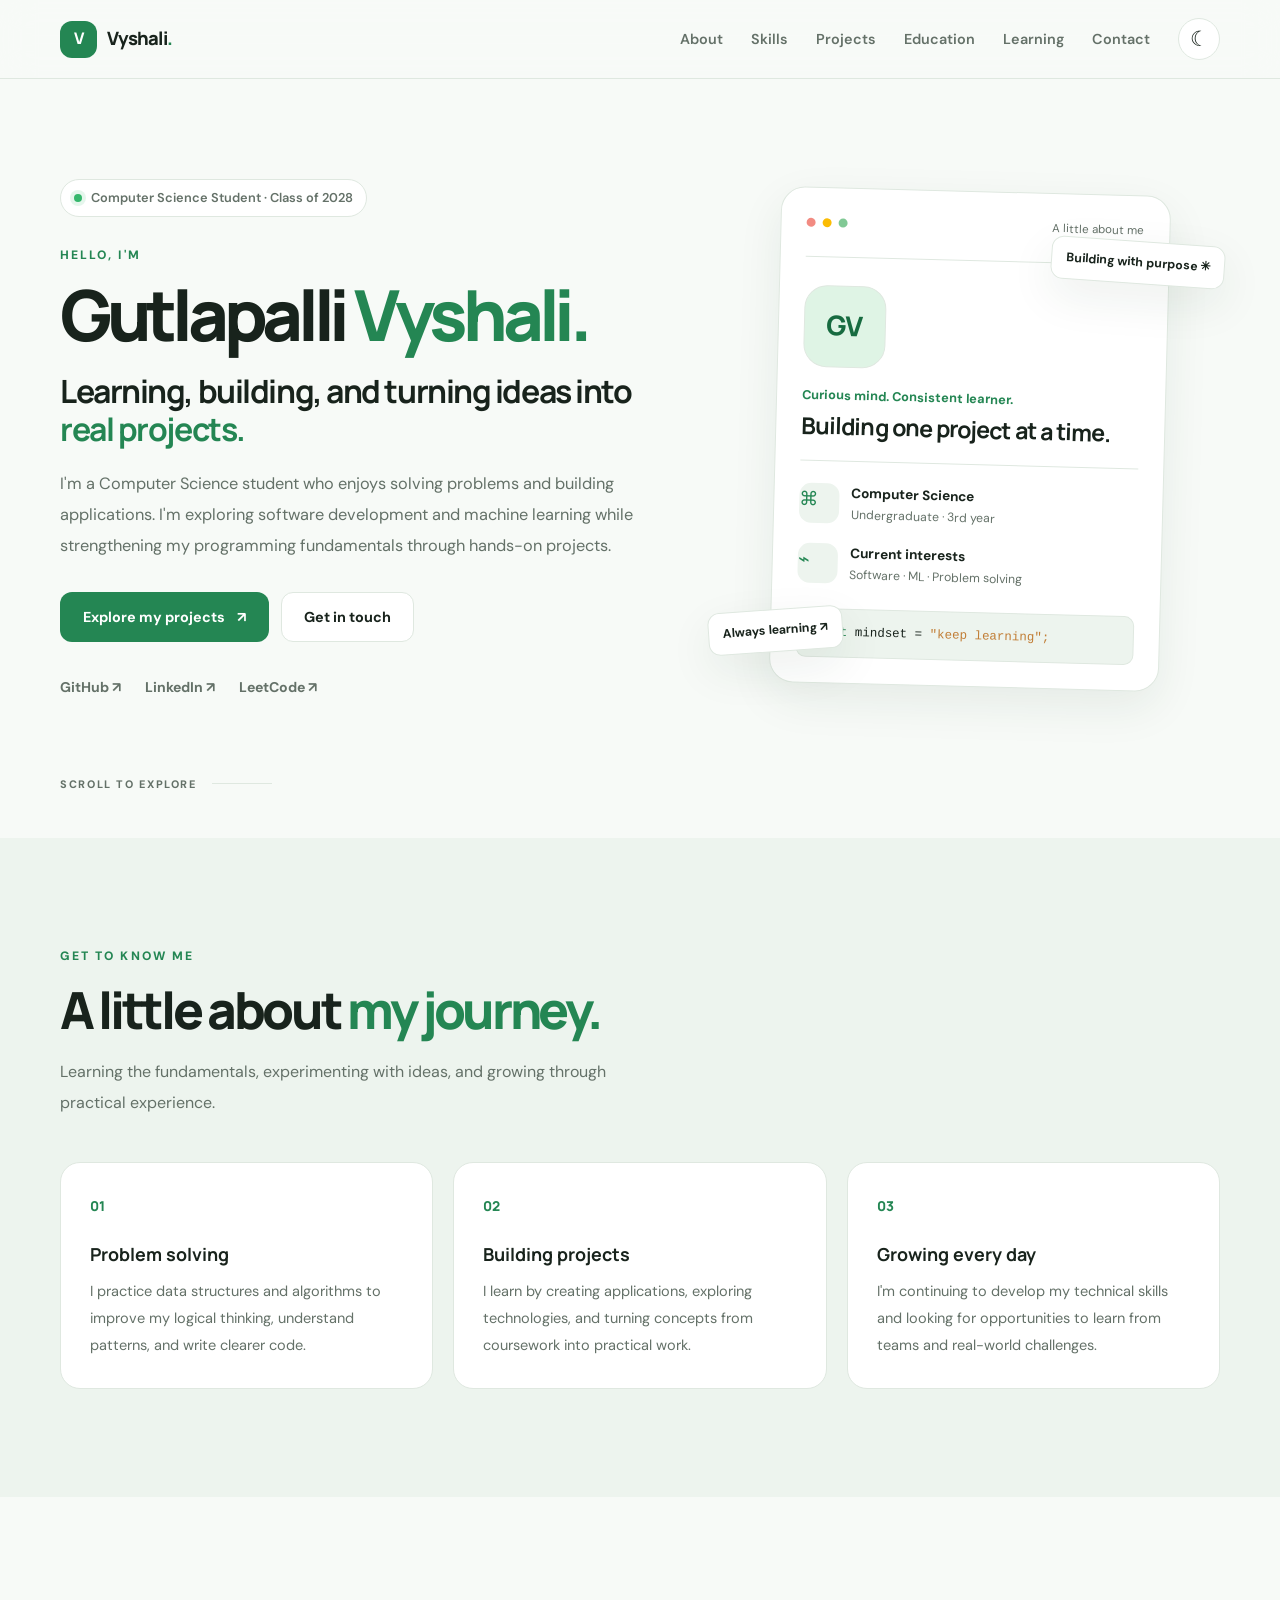
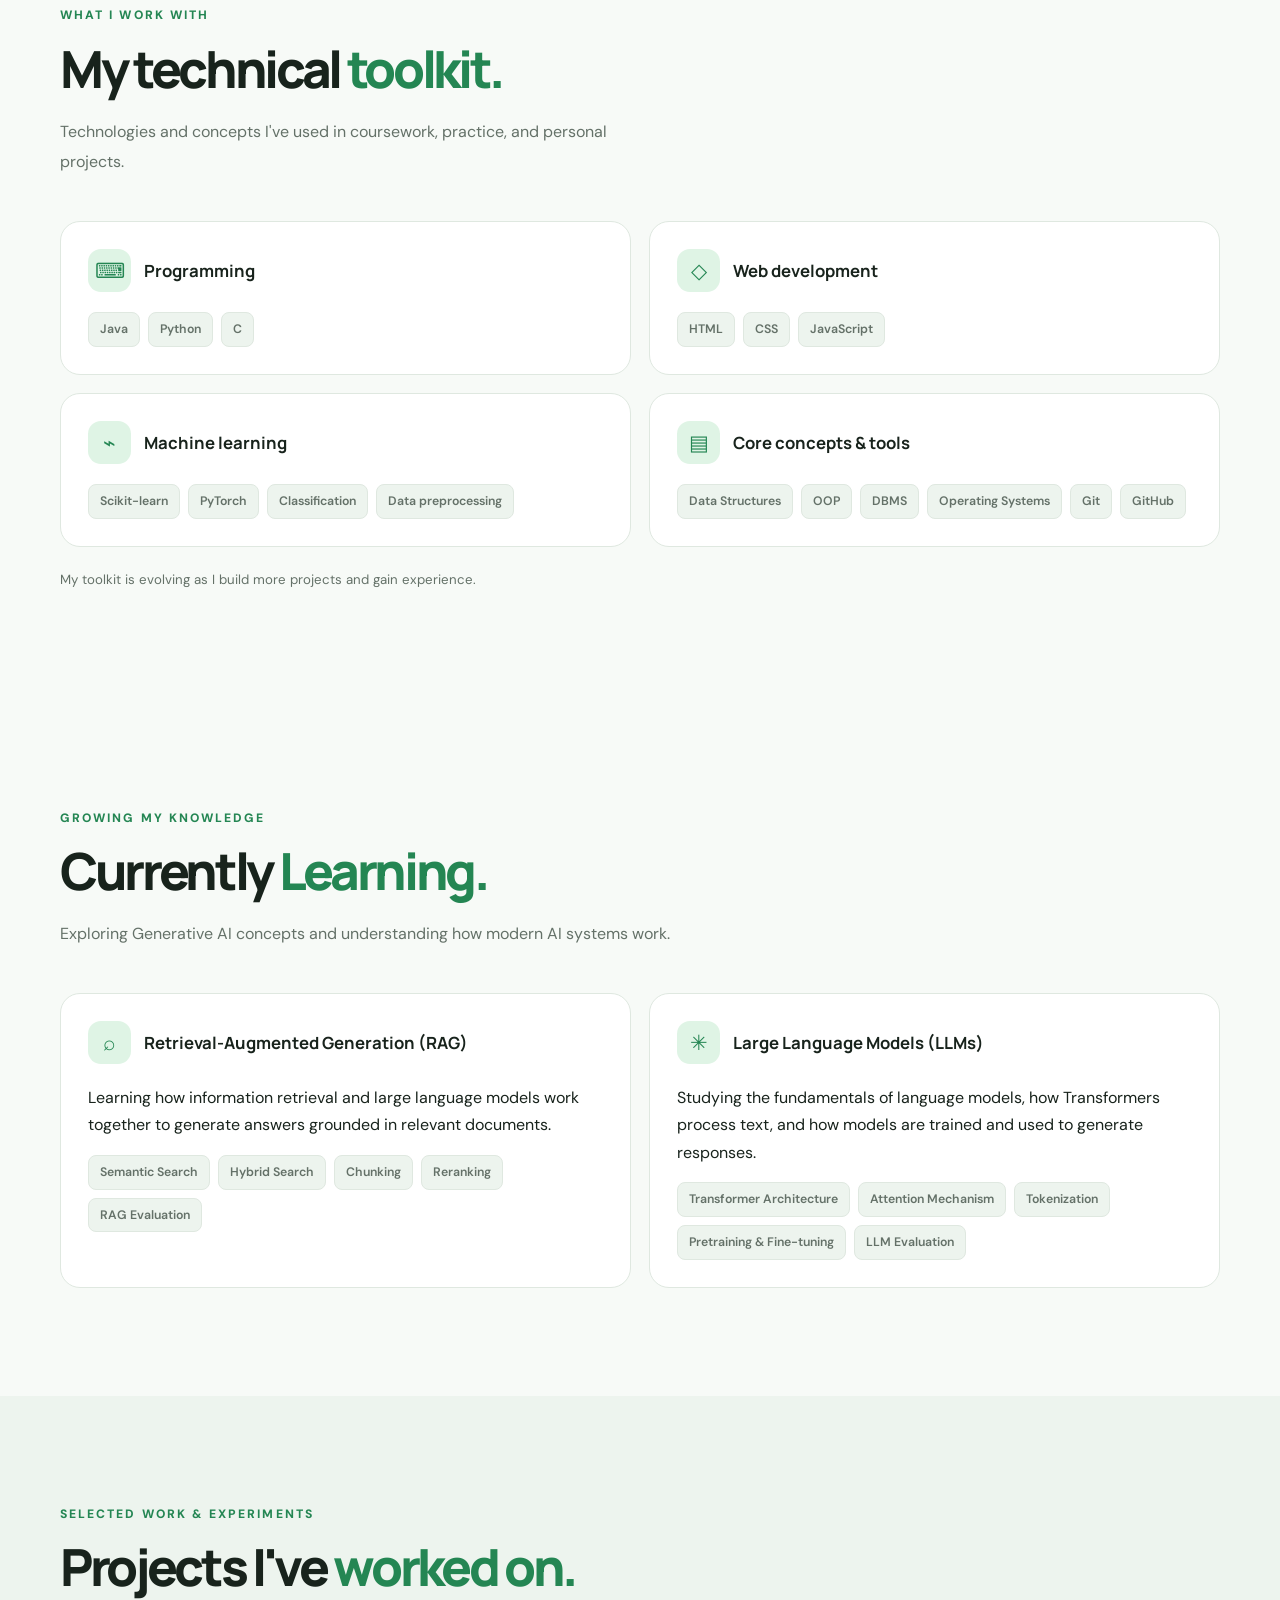
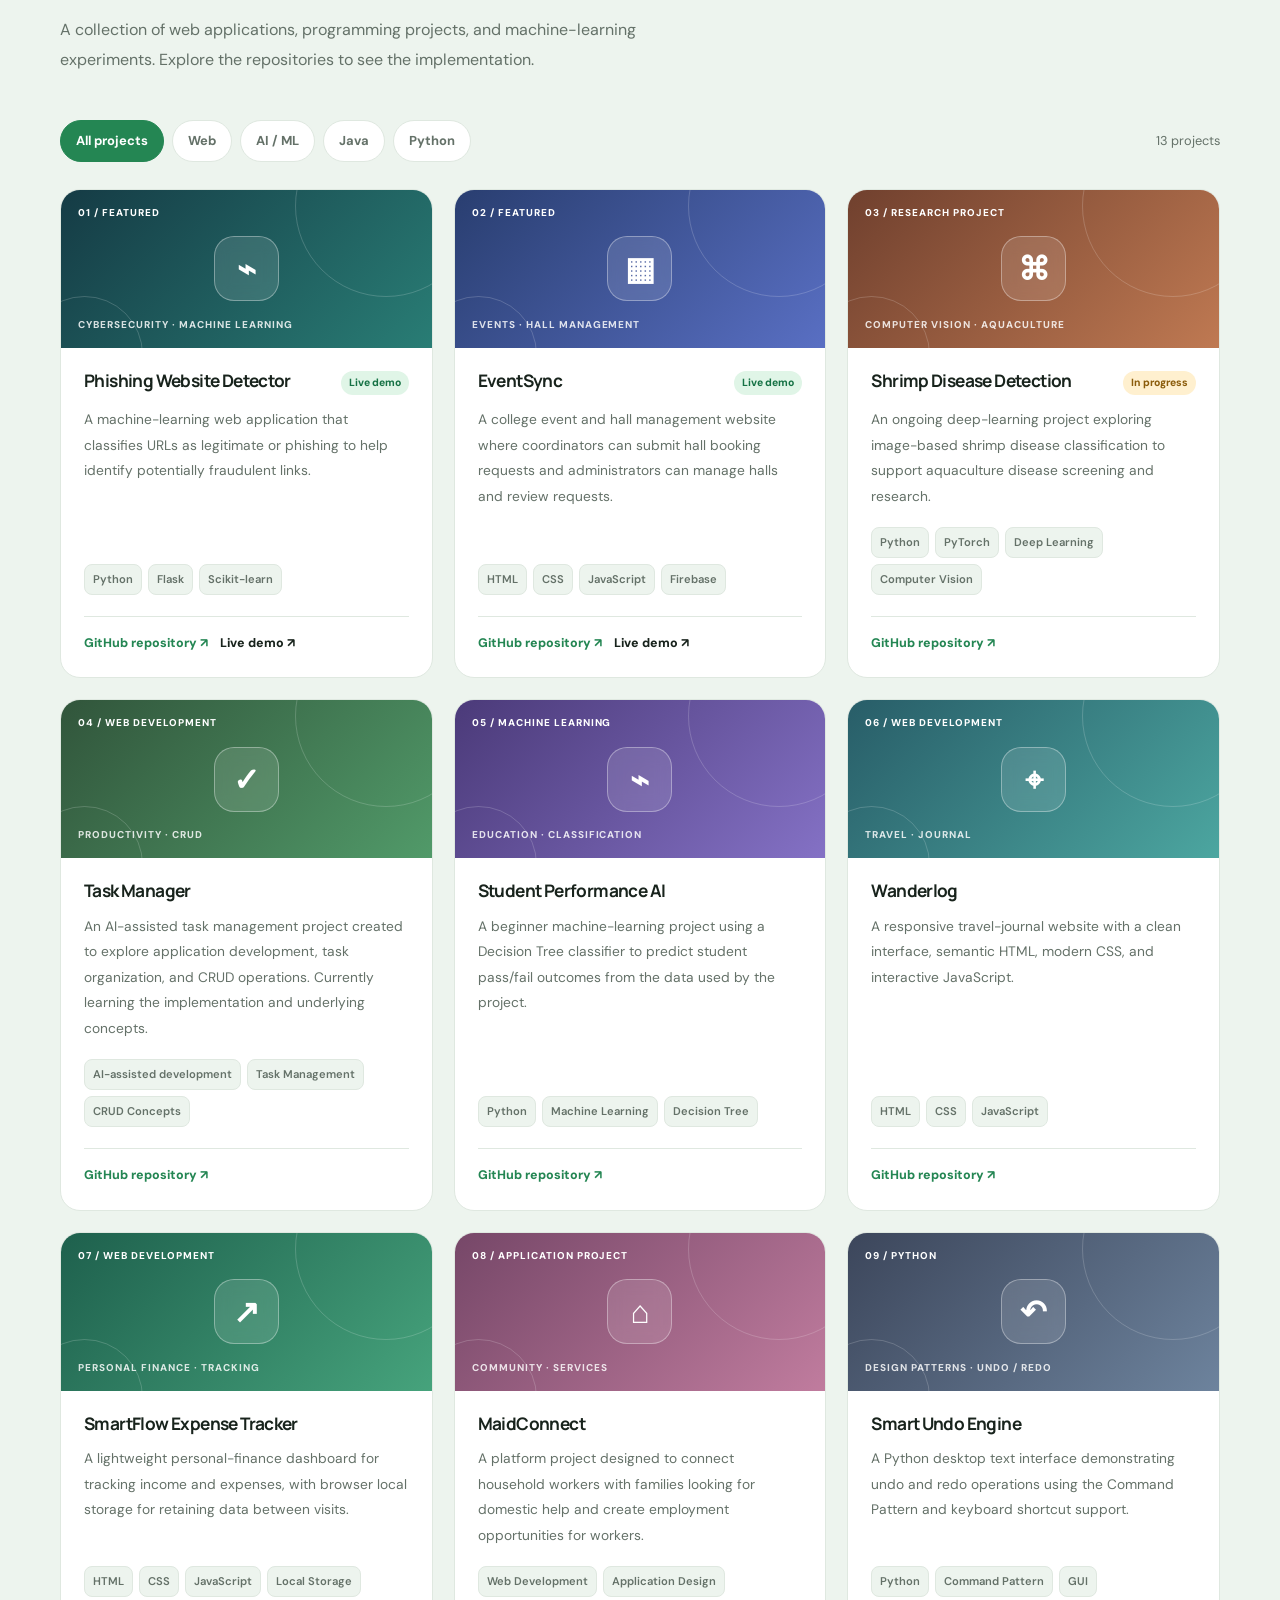
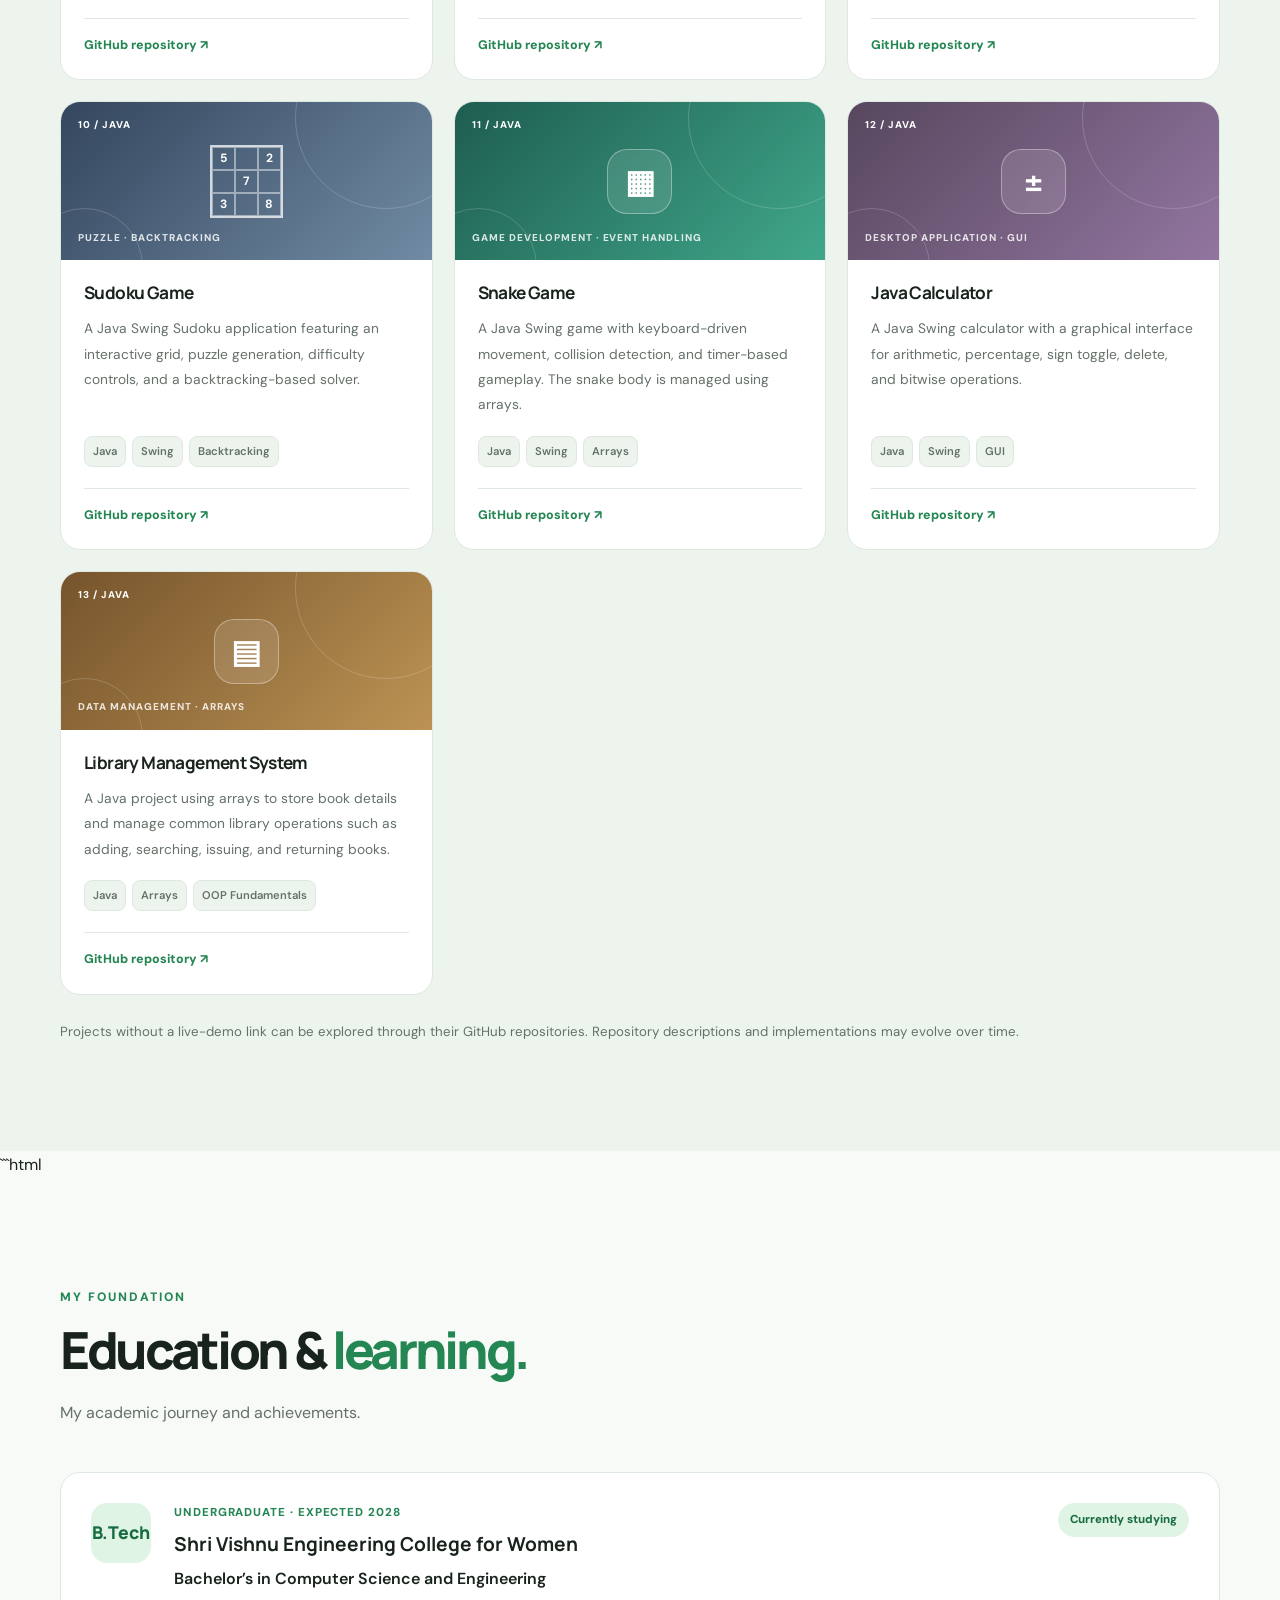
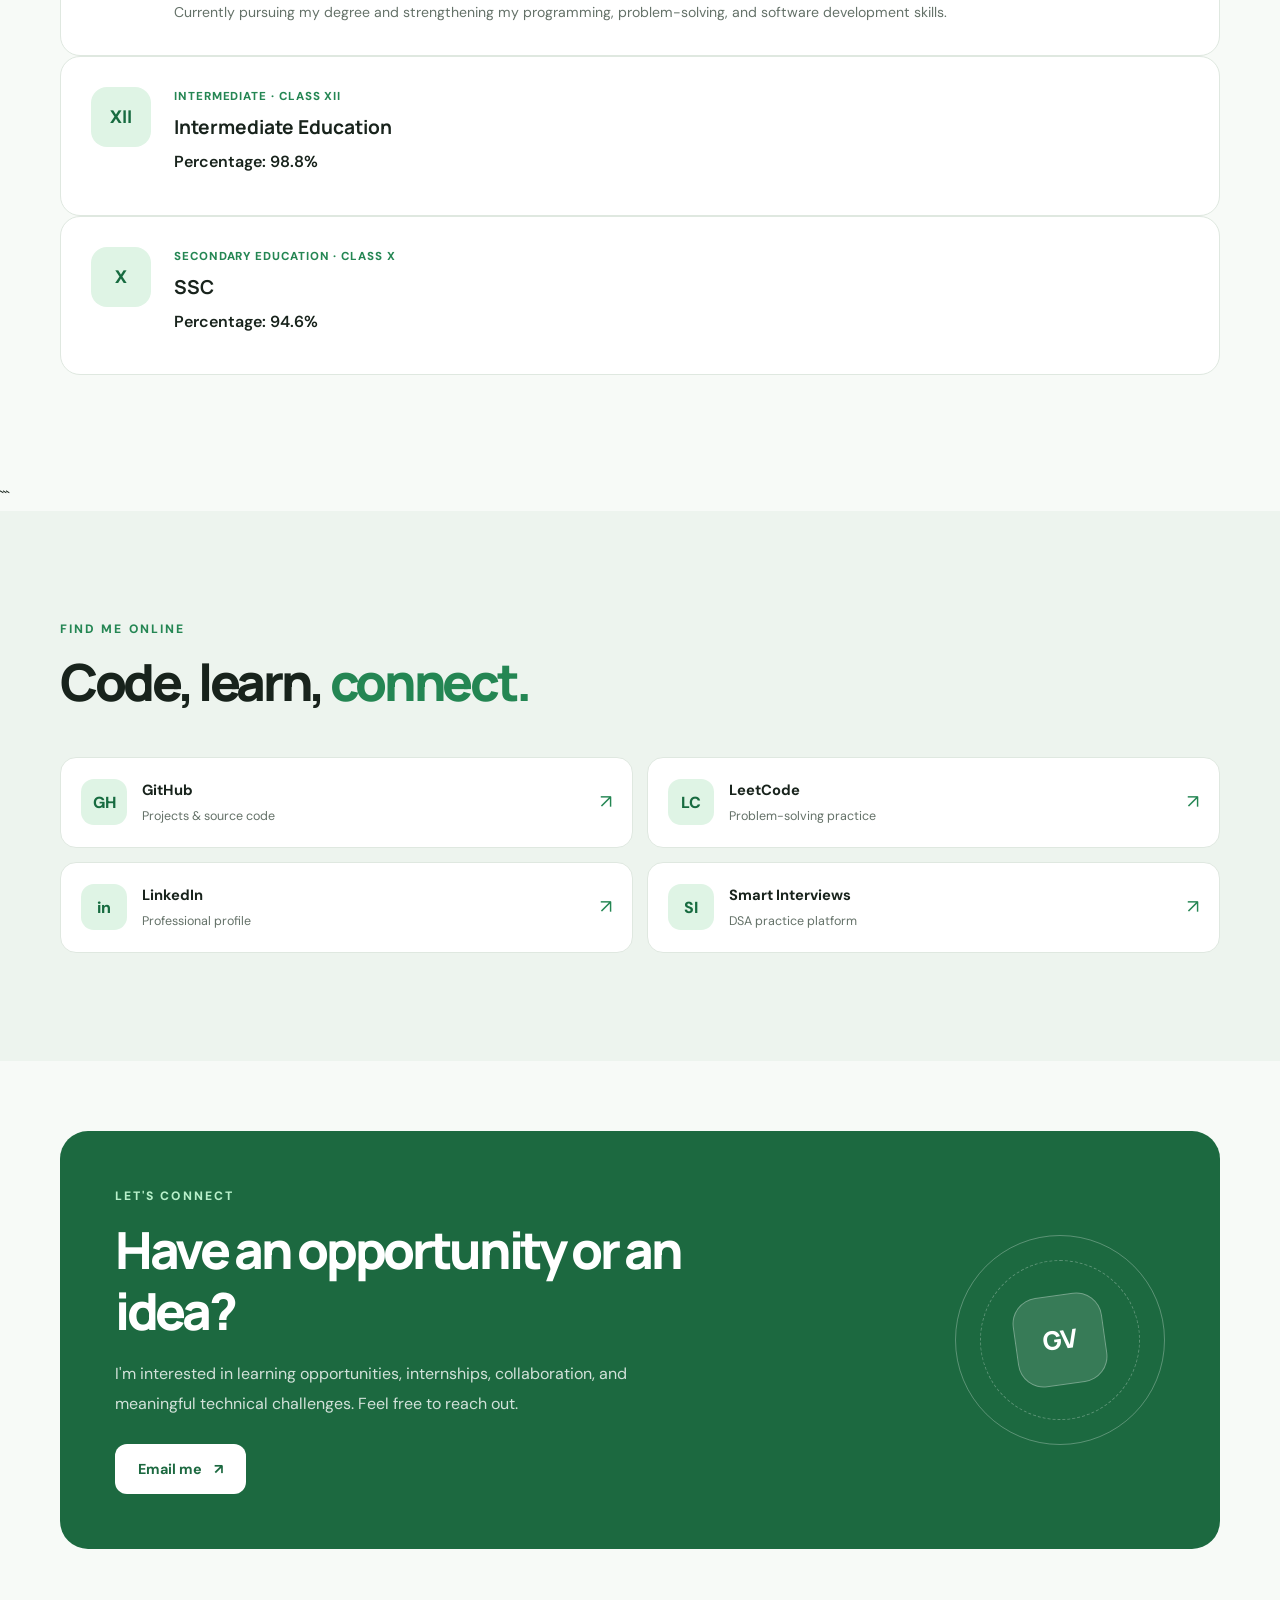
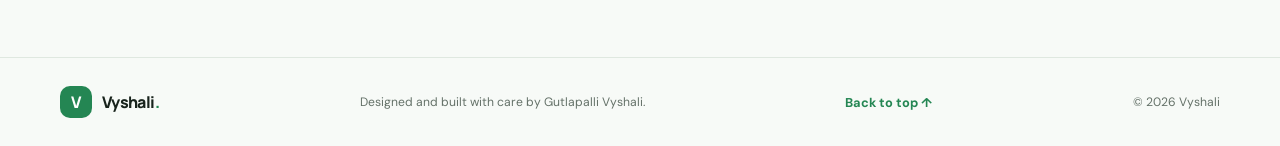
==== index.html @ 2a714c57 "Add personal portfolio website" ====
<!DOCTYPE html>
<html lang="en">
<head>
  <meta charset="UTF-8">
  <meta name="viewport" content="width=device-width, initial-scale=1.0">
  <meta name="theme-color" content="#f7faf7">
  <meta name="description" content="Portfolio of Gutlapalli Vyshali, a Computer Science student interested in software development, machine learning, and building useful applications.">
  <title>Gutlapalli Vyshali | Developer Portfolio</title>
  <link rel="preconnect" href="https://fonts.googleapis.com">
  <link rel="preconnect" href="https://fonts.gstatic.com" crossorigin>
  <link href="https://fonts.googleapis.com/css2?family=DM+Sans:wght@400;500;600;700&family=Manrope:wght@400;500;600;700;800&display=swap" rel="stylesheet">
  <link rel="stylesheet" href="style.css">
  <script src="script.js" defer></script>
</head>

<body>
  <a class="skip-link" href="#main">Skip to content</a>

  <header class="site-header">
    <nav class="navbar container" aria-label="Main navigation">
      <a class="brand" href="#home" aria-label="Vyshali home">
        <span class="brand-mark">V</span>
        <span>Vyshali<span class="brand-dot">.</span></span>
      </a>

      <button class="menu-toggle" id="menu-toggle"
        aria-label="Open navigation" aria-expanded="false"
        aria-controls="nav-links">
        <span></span><span></span><span></span>
      </button>

      <div class="nav-links" id="nav-links">
        <a href="#about">About</a>
        <a href="#skills">Skills</a>
        <a href="#projects">Projects</a>
        <a href="#education">Education</a>
        <a href="#learning">Learning</a>
        <a href="#contact">Contact</a>
        <button class="theme-toggle" id="theme-toggle"
          type="button" aria-label="Switch to dark theme"
          title="Toggle light and dark theme">
          <span id="theme-icon" aria-hidden="true">☾</span>
        </button>
      </div>
    </nav>
  </header>

  <main id="main">
    <!-- HERO -->
    <section class="hero section" id="home">
      <div class="container hero-grid">
        <div class="hero-content reveal">
          <div class="availability">
            <span class="status-dot"></span>
            Computer Science Student · Class of 2028
          </div>

          <p class="eyebrow">HELLO, I'M</p>
          <h1>Gutlapalli <span class="accent-text">Vyshali.</span></h1>

          <h2 class="hero-subtitle">
            Learning, building, and turning ideas into
            <span class="accent-text">real projects.</span>
          </h2>

          <p class="hero-description">
            I'm a Computer Science student who enjoys solving problems
            and building applications. I'm exploring software development
            and machine learning while strengthening my programming
            fundamentals through hands-on projects.
          </p>

          <div class="hero-actions">
            <a class="button button-primary" href="#projects">
              Explore my projects <span aria-hidden="true">↗</span>
            </a>
            <a class="button button-secondary" href="#contact">
              Get in touch
            </a>
          </div>

          <div class="social-links" aria-label="Professional profiles">
            <a href="https://github.com/Gutlapallivyshali"
              target="_blank" rel="noopener noreferrer">GitHub ↗</a>
            <a href="https://www.linkedin.com/in/gutlapalli-vyshali-5b50a8327/"
              target="_blank" rel="noopener noreferrer">LinkedIn ↗</a>
            <a href="https://leetcode.com/u/vyshali435/"
              target="_blank" rel="noopener noreferrer">LeetCode ↗</a>
          </div>
        </div>

        <div class="hero-visual reveal" aria-label="Developer introduction card">
          <div class="visual-glow"></div>
          <div class="profile-card">
            <div class="profile-card-top">
              <span class="window-dot dot-one"></span>
              <span class="window-dot dot-two"></span>
              <span class="window-dot dot-three"></span>
              <span class="card-label">A little about me</span>
            </div>

            <div class="avatar">GV</div>
            <p class="profile-greeting">Curious mind. Consistent learner.</p>
            <h3>Building one project at a time.</h3>
            <div class="profile-divider"></div>

            <div class="profile-fact">
              <span class="fact-icon">⌘</span>
              <div>
                <strong>Computer Science</strong>
                <span>Undergraduate · 3rd year</span>
              </div>
            </div>
            <div class="profile-fact">
              <span class="fact-icon">⌁</span>
              <div>
                <strong>Current interests</strong>
                <span>Software · ML · Problem solving</span>
              </div>
            </div>

            <div class="code-snippet">
              <span class="code-muted">const</span>
              <span class="code-variable"> mindset</span> =
              <span class="code-string">"keep learning";</span>
            </div>
          </div>
          <div class="floating-tag tag-top">Building with purpose ✳</div>
          <div class="floating-tag tag-bottom">Always learning ↗</div>
        </div>
      </div>

      <div class="container hero-bottom">
        <span>SCROLL TO EXPLORE</span>
        <span class="scroll-line"></span>
      </div>
    </section>

    <!-- ABOUT -->
    <section class="section section-soft" id="about">
      <div class="container">
        <div class="section-heading reveal">
          <p class="eyebrow">GET TO KNOW ME</p>
          <h2>A little about <span class="accent-text">my journey.</span></h2>
          <p>
            Learning the fundamentals, experimenting with ideas,
            and growing through practical experience.
          </p>
        </div>

        <div class="about-grid">
          <article class="about-card reveal">
            <span class="card-symbol">01</span>
            <h3>Problem solving</h3>
            <p>
              I practice data structures and algorithms to improve my
              logical thinking, understand patterns, and write clearer code.
            </p>
          </article>

          <article class="about-card reveal">
            <span class="card-symbol">02</span>
            <h3>Building projects</h3>
            <p>
              I learn by creating applications, exploring technologies,
              and turning concepts from coursework into practical work.
            </p>
          </article>

          <article class="about-card reveal">
            <span class="card-symbol">03</span>
            <h3>Growing every day</h3>
            <p>
              I'm continuing to develop my technical skills and looking
              for opportunities to learn from teams and real-world challenges.
            </p>
          </article>
        </div>
      </div>
    </section>

    <!-- SKILLS -->
    <section class="section" id="skills">
      <div class="container">
        <div class="section-heading reveal">
          <p class="eyebrow">WHAT I WORK WITH</p>
          <h2>My technical <span class="accent-text">toolkit.</span></h2>
          <p>
            Technologies and concepts I've used in coursework,
            practice, and personal projects.
          </p>
        </div>

        <div class="skills-layout">
          <article class="skill-group reveal">
            <div class="skill-heading">
              <span class="skill-icon">⌨</span>
              <h3>Programming</h3>
            </div>
            <div class="tag-list">
              <span>Java</span><span>Python</span><span>C</span>
              
            </div>
          </article>

          <article class="skill-group reveal">
            <div class="skill-heading">
              <span class="skill-icon">◇</span>
              <h3>Web development</h3>
            </div>
            <div class="tag-list">
              <span>HTML</span><span>CSS</span><span>JavaScript</span>
              
            </div>
          </article>

          <article class="skill-group reveal">
            <div class="skill-heading">
              <span class="skill-icon">⌁</span>
              <h3>Machine learning</h3>
            </div>
            <div class="tag-list">
              <span>Scikit-learn</span><span>PyTorch</span>
              <span>Classification</span><span>Data preprocessing</span>
            </div>
          </article>

          <article class="skill-group reveal">
            <div class="skill-heading">
              <span class="skill-icon">▤</span>
              <h3>Core concepts & tools</h3>
            </div>
            <div class="tag-list">
              <span>Data Structures</span><span>OOP</span><span>DBMS</span>
              <span>Operating Systems</span><span>Git</span><span>GitHub</span>
            </div>
          </article>
        </div>
        <p class="skills-note">
          My toolkit is evolving as I build more projects and gain experience.
        </p>
      </div>
    </section>
    
<!-- Currently Learning Section -->
<section id="learning" class="section">
  <div class="container">
    <div class="section-heading reveal">
      <p class="eyebrow">GROWING MY KNOWLEDGE</p>
      <h2>Currently <span class="accent-text">Learning.</span></h2>
      <p>
        Exploring Generative AI concepts and understanding
        how modern AI systems work.
      </p>
    </div>

    <div class="skills-layout">

      <!-- RAG -->
      <article class="skill-group reveal">
        <div class="skill-heading">
          <span class="skill-icon">⌕</span>
          <h3>Retrieval-Augmented Generation (RAG)</h3>
        </div>
        <p>
          Learning how information retrieval and large language
          models work together to generate answers grounded in
          relevant documents.
        </p>
        <div class="tag-list">
          <span>Semantic Search</span>
          <span>Hybrid Search</span>
          <span>Chunking</span>
          <span>Reranking</span>
          <span>RAG Evaluation</span>
        </div>
      </article>

      <!-- LLMs -->
      <article class="skill-group reveal">
        <div class="skill-heading">
          <span class="skill-icon">✳</span>
          <h3>Large Language Models (LLMs)</h3>
        </div>
        <p>
          Studying the fundamentals of language models, how
          Transformers process text, and how models are trained
          and used to generate responses.
        </p>
        <div class="tag-list">
          <span>Transformer Architecture</span>
          <span>Attention Mechanism</span>
          <span>Tokenization</span>
          <span>Pretraining & Fine-tuning</span>
          <span>LLM Evaluation</span>
        </div>
      </article>

    </div>
  </div>
</section>



    <!-- PROJECTS -->
    <section class="section section-soft" id="projects">
      <div class="container">
        <div class="section-heading reveal">
          <p class="eyebrow">SELECTED WORK & EXPERIMENTS</p>
          <h2>Projects I've <span class="accent-text">worked on.</span></h2>
          <p>
            A collection of web applications, programming projects,
            and machine-learning experiments. Explore the repositories
            to see the implementation.
          </p>
        </div>

        <div class="project-toolbar reveal">
          <div class="project-filters" role="group" aria-label="Filter projects">
            <button class="filter-button active" data-filter="all" aria-pressed="true">All projects</button>
            <button class="filter-button" data-filter="web" aria-pressed="false">Web</button>
            <button class="filter-button" data-filter="ml" aria-pressed="false">AI / ML</button>
            <button class="filter-button" data-filter="java" aria-pressed="false">Java</button>
            <button class="filter-button" data-filter="python" aria-pressed="false">Python</button>
          </div>
          <span class="project-count" id="project-count">13 projects</span>
        </div>

        <div class="projects-grid" id="projects-grid">

          <!-- 1. PHISHING DETECTOR -->
          <article class="project-card project-featured reveal" data-category="ml python web">
            <div class="project-visual visual-cyber">
              <span class="project-number">01 / FEATURED</span>
              <div class="visual-icon">⌁</div>
              <span class="visual-caption">CYBERSECURITY · MACHINE LEARNING</span>
            </div>
            <div class="project-body">
              <div class="project-title-row">
                <h3>Phishing Website Detector</h3>
                <span class="status status-complete">Live demo</span>
              </div>
              <p>
                A machine-learning web application that classifies URLs
                as legitimate or phishing to help identify potentially
                fraudulent links.
              </p>
              <div class="project-tags">
                <span>Python</span><span>Flask</span><span>Scikit-learn</span>
              </div>
              <div class="project-links">
                <a href="https://github.com/Gutlapallivyshali/phishing-website-detector"
                   target="_blank" rel="noopener noreferrer">GitHub repository ↗</a>
                <a class="demo-link" href="https://phishing-website-detector-13pm.onrender.com"
                   target="_blank" rel="noopener noreferrer">Live demo ↗</a>
              </div>
            </div>
          </article>

          <!-- 2. EVENTSYNC -->
          <article class="project-card project-featured reveal" data-category="web">
            <div class="project-visual visual-event">
              <span class="project-number">02 / FEATURED</span>
              <div class="visual-icon">▦</div>
              <span class="visual-caption">EVENTS · HALL MANAGEMENT</span>
            </div>
            <div class="project-body">
              <div class="project-title-row">
                <h3>EventSync</h3>
                <span class="status status-complete">Live demo</span>
              </div>
              <p>
                A college event and hall management website where
                coordinators can submit hall booking requests and
                administrators can manage halls and review requests.
              </p>
              <div class="project-tags">
                <span>HTML</span><span>CSS</span><span>JavaScript</span><span>Firebase</span>
              </div>
              <div class="project-links">
                <a href="https://github.com/Gutlapallivyshali/EventSync"
                   target="_blank" rel="noopener noreferrer">GitHub repository ↗</a>
                <a class="demo-link" href="https://gutlapallivyshali.github.io/EventSync/"
                   target="_blank" rel="noopener noreferrer">Live demo ↗</a>
              </div>
            </div>
          </article>

          <!-- 3. SHRIMP DISEASE -->
          <article class="project-card reveal" data-category="ml python">
            <div class="project-visual visual-shrimp">
              <span class="project-number">03 / RESEARCH PROJECT</span>
              <div class="visual-icon">⌘</div>
              <span class="visual-caption">COMPUTER VISION · AQUACULTURE</span>
            </div>
            <div class="project-body">
              <div class="project-title-row">
                <h3>Shrimp Disease Detection</h3>
                <span class="status status-progress">In progress</span>
              </div>
              <p>
                An ongoing deep-learning project exploring image-based
                shrimp disease classification to support aquaculture
                disease screening and research.
              </p>
              <div class="project-tags">
                <span>Python</span><span>PyTorch</span><span>Deep Learning</span><span>Computer Vision</span>
              </div>
              <div class="project-links">
                <a href="https://github.com/Gutlapallivyshali/shrimp-disease-detection"
                   target="_blank" rel="noopener noreferrer">GitHub repository ↗</a>
              </div>
            </div>
          </article>

          <!-- 4. TASK MANAGER -->
          <article class="project-card reveal" data-category="web">
            <div class="project-visual visual-task">
              <span class="project-number">04 / WEB DEVELOPMENT</span>
              <div class="visual-icon">✓</div>
              <span class="visual-caption">PRODUCTIVITY · CRUD</span>
            </div>
            <div class="project-body">
              <div class="project-title-row">
                <h3>Task Manager</h3>
              </div>
            
<p>
  An AI-assisted task management project created to explore
  application development, task organization, and CRUD operations.
  Currently learning the implementation and underlying concepts.
</p>

<div class="project-tags">
  <span>AI-assisted development</span>
  <span>Task Management</span>
  <span>CRUD Concepts</span>
</div>
              <div class="project-links">
                <a href="https://github.com/Gutlapallivyshali/task-manager"
                   target="_blank" rel="noopener noreferrer">GitHub repository ↗</a>
              </div>
            </div>
          </article>

          <!-- 5. STUDENT PERFORMANCE AI -->
          <article class="project-card reveal" data-category="ml python">
            <div class="project-visual visual-student">
              <span class="project-number">05 / MACHINE LEARNING</span>
              <div class="visual-icon">⌁</div>
              <span class="visual-caption">EDUCATION · CLASSIFICATION</span>
            </div>
            <div class="project-body">
              <div class="project-title-row">
                <h3>Student Performance AI</h3>
              </div>
              <p>
                A beginner machine-learning project using a Decision Tree
                classifier to predict student pass/fail outcomes from
                the data used by the project.
              </p>
              <div class="project-tags">
                <span>Python</span><span>Machine Learning</span><span>Decision Tree</span>
              </div>
              <div class="project-links">
                <a href="https://github.com/Gutlapallivyshali/Student-Performance-AI"
                   target="_blank" rel="noopener noreferrer">GitHub repository ↗</a>
              </div>
            </div>
          </article>

          <!-- 6. WANDERLOG -->
          <article class="project-card reveal" data-category="web">
            <div class="project-visual visual-travel">
              <span class="project-number">06 / WEB DEVELOPMENT</span>
              <div class="visual-icon">⌖</div>
              <span class="visual-caption">TRAVEL · JOURNAL</span>
            </div>
            <div class="project-body">
              <div class="project-title-row">
                <h3>Wanderlog</h3>
              </div>
              <p>
                A responsive travel-journal website with a clean interface,
                semantic HTML, modern CSS, and interactive JavaScript.
              </p>
              <div class="project-tags">
                <span>HTML</span><span>CSS</span><span>JavaScript</span>
              </div>
              <div class="project-links">
                <a href="https://github.com/Gutlapallivyshali/wanderlog"
                   target="_blank" rel="noopener noreferrer">GitHub repository ↗</a>
              </div>
            </div>
          </article>

          <!-- 7. SMARTFLOW -->
          <article class="project-card reveal" data-category="web">
            <div class="project-visual visual-finance">
              <span class="project-number">07 / WEB DEVELOPMENT</span>
              <div class="visual-icon">↗</div>
              <span class="visual-caption">PERSONAL FINANCE · TRACKING</span>
            </div>
            <div class="project-body">
              <div class="project-title-row">
                <h3>SmartFlow Expense Tracker</h3>
              </div>
              <p>
                A lightweight personal-finance dashboard for tracking
                income and expenses, with browser local storage for
                retaining data between visits.
              </p>
              <div class="project-tags">
                <span>HTML</span><span>CSS</span><span>JavaScript</span><span>Local Storage</span>
              </div>
              <div class="project-links">
                <a href="https://github.com/Gutlapallivyshali/SmartFlow-Expense-Tracker"
                   target="_blank" rel="noopener noreferrer">GitHub repository ↗</a>
              </div>
            </div>
          </article>

          <!-- 8. MAIDCONNECT -->
          <article class="project-card reveal" data-category="web">
            <div class="project-visual visual-maid">
              <span class="project-number">08 / APPLICATION PROJECT</span>
              <div class="visual-icon">⌂</div>
              <span class="visual-caption">COMMUNITY · SERVICES</span>
            </div>
            <div class="project-body">
              <div class="project-title-row">
                <h3>MaidConnect</h3>
              </div>
              <p>
                A platform project designed to connect household workers
                with families looking for domestic help and create
                employment opportunities for workers.
              </p>
              <div class="project-tags">
                <span>Web Development</span><span>Application Design</span>
              </div>
              <div class="project-links">
                <a href="https://github.com/Gutlapallivyshali/MaidConnect"
                   target="_blank" rel="noopener noreferrer">GitHub repository ↗</a>
              </div>
            </div>
          </article>

          <!-- 9. SMART UNDO ENGINE -->
          <article class="project-card reveal" data-category="python">
            <div class="project-visual visual-undo">
              <span class="project-number">09 / PYTHON</span>
              <div class="visual-icon">↶</div>
              <span class="visual-caption">DESIGN PATTERNS · UNDO / REDO</span>
            </div>
            <div class="project-body">
              <div class="project-title-row">
                <h3>Smart Undo Engine</h3>
              </div>
              <p>
                A Python desktop text interface demonstrating undo and
                redo operations using the Command Pattern and keyboard
                shortcut support.
              </p>
              <div class="project-tags">
                <span>Python</span><span>Command Pattern</span><span>GUI</span>
              </div>
              <div class="project-links">
                <a href="https://github.com/Gutlapallivyshali/Smart-Undo-Engine-Text-Interface"
                   target="_blank" rel="noopener noreferrer">GitHub repository ↗</a>
              </div>
            </div>
          </article>

          <!-- 10. SUDOKU -->
          <article class="project-card reveal" data-category="java">
            <div class="project-visual visual-sudoku">
              <span class="project-number">10 / JAVA</span>
              <div class="sudoku-mini" aria-hidden="true">
                <span>5</span><span></span><span>2</span>
                <span></span><span>7</span><span></span>
                <span>3</span><span></span><span>8</span>
              </div>
              <span class="visual-caption">PUZZLE · BACKTRACKING</span>
            </div>
            <div class="project-body">
              <div class="project-title-row">
                <h3>Sudoku Game</h3>
              </div>
              <p>
                A Java Swing Sudoku application featuring an interactive
                grid, puzzle generation, difficulty controls, and a
                backtracking-based solver.
              </p>
              <div class="project-tags">
                <span>Java</span><span>Swing</span><span>Backtracking</span>
              </div>
              <div class="project-links">
                <a href="https://github.com/Gutlapallivyshali/Sudoku-Game-Java-GUI"
                   target="_blank" rel="noopener noreferrer">GitHub repository ↗</a>
              </div>
            </div>
          </article>

          <!-- 11. SNAKE GAME -->
          <article class="project-card reveal" data-category="java">
            <div class="project-visual visual-snake">
              <span class="project-number">11 / JAVA</span>
              <div class="visual-icon">▦</div>
              <span class="visual-caption">GAME DEVELOPMENT · EVENT HANDLING</span>
            </div>
            <div class="project-body">
              <div class="project-title-row">
                <h3>Snake Game</h3>
              </div>
              <p>
                A Java Swing game with keyboard-driven movement,
                collision detection, and timer-based gameplay. The
                snake body is managed using arrays.
              </p>
              <div class="project-tags">
                <span>Java</span><span>Swing</span><span>Arrays</span>
              </div>
              <div class="project-links">
                <a href="https://github.com/Gutlapallivyshali/SankeGame"
                   target="_blank" rel="noopener noreferrer">GitHub repository ↗</a>
              </div>
            </div>
          </article>

          <!-- 12. CALCULATOR -->
          <article class="project-card reveal" data-category="java">
            <div class="project-visual visual-calculator">
              <span class="project-number">12 / JAVA</span>
              <div class="visual-icon">±</div>
              <span class="visual-caption">DESKTOP APPLICATION · GUI</span>
            </div>
            <div class="project-body">
              <div class="project-title-row">
                <h3>Java Calculator</h3>
              </div>
              <p>
                A Java Swing calculator with a graphical interface for
                arithmetic, percentage, sign toggle, delete, and bitwise
                operations.
              </p>
              <div class="project-tags">
                <span>Java</span><span>Swing</span><span>GUI</span>
              </div>
              <div class="project-links">
                <a href="https://github.com/Gutlapallivyshali/Calculator_Using_Java"
                   target="_blank" rel="noopener noreferrer">GitHub repository ↗</a>
              </div>
            </div>
          </article>

          <!-- 13. LIBRARY MANAGEMENT -->
          <article class="project-card reveal" data-category="java">
            <div class="project-visual visual-library">
              <span class="project-number">13 / JAVA</span>
              <div class="visual-icon">▤</div>
              <span class="visual-caption">DATA MANAGEMENT · ARRAYS</span>
            </div>
            <div class="project-body">
              <div class="project-title-row">
                <h3>Library Management System</h3>
              </div>
              <p>
                A Java project using arrays to store book details and
                manage common library operations such as adding,
                searching, issuing, and returning books.
              </p>
              <div class="project-tags">
                <span>Java</span><span>Arrays</span><span>OOP Fundamentals</span>
              </div>
              <div class="project-links">
                <a href="https://github.com/Gutlapallivyshali/LibraryManagementSystem_using-arrays"
                   target="_blank" rel="noopener noreferrer">GitHub repository ↗</a>
              </div>
            </div>
          </article>

        </div>

        <p class="projects-footnote">
          Projects without a live-demo link can be explored through their
          GitHub repositories. Repository descriptions and implementations
          may evolve over time.
        </p>
      </div>
    </section>

    <!-- EDUCATION -->
    ```html
<!-- EDUCATION -->
<section class="section" id="education">
  <div class="container">
    <div class="section-heading reveal">
      <p class="eyebrow">MY FOUNDATION</p>
      <h2>Education & <span class="accent-text">learning.</span></h2>
      <p>My academic journey and achievements.</p>
    </div>

    <!-- Undergraduate -->
    <article class="education-card reveal">
      <div class="education-mark">B.Tech</div>
      <div class="education-content">
        <p class="education-period">UNDERGRADUATE · EXPECTED 2028</p>
        <h3>Shri Vishnu Engineering College for Women</h3>
        <p class="education-degree">
          Bachelor’s in Computer Science and Engineering
        </p>
        <p class="education-note">
          Currently pursuing my degree and strengthening my
          programming, problem-solving, and software development skills.
        </p>
      </div>
      <span class="education-status">Currently studying</span>
    </article>

    <!-- Intermediate -->
    <article class="education-card reveal">
      <div class="education-mark">XII</div>
      <div class="education-content">
        <p class="education-period">INTERMEDIATE · CLASS XII</p>
        <h3>Intermediate Education</h3>
        <p class="education-degree">
          Percentage: 98.8%
        </p>
      </div>
    </article>

    <!-- SSC -->
    <article class="education-card reveal">
      <div class="education-mark">X</div>
      <div class="education-content">
        <p class="education-period">SECONDARY EDUCATION · CLASS X</p>
        <h3>SSC</h3>
        <p class="education-degree">
          Percentage: 94.6%
        </p>
      </div>
    </article>
  </div>
</section>
```
    <!-- PROFILES -->
    <section class="section section-soft" id="profiles">
      <div class="container">
        <div class="section-heading reveal">
          <p class="eyebrow">FIND ME ONLINE</p>
          <h2>Code, learn, <span class="accent-text">connect.</span></h2>
        </div>

        <div class="profiles-grid">
          <a class="profile-link-card reveal"
             href="https://github.com/Gutlapallivyshali"
             target="_blank" rel="noopener noreferrer">
            <span class="profile-link-icon">GH</span>
            <span><strong>GitHub</strong><small>Projects & source code</small></span>
            <span class="profile-arrow">↗</span>
          </a>

          <a class="profile-link-card reveal"
             href="https://leetcode.com/u/vyshali435/"
             target="_blank" rel="noopener noreferrer">
            <span class="profile-link-icon">LC</span>
            <span><strong>LeetCode</strong><small>Problem-solving practice</small></span>
            <span class="profile-arrow">↗</span>
          </a>

          <a class="profile-link-card reveal"
             href="https://www.linkedin.com/in/gutlapalli-vyshali-5b50a8327/"
             target="_blank" rel="noopener noreferrer">
            <span class="profile-link-icon">in</span>
            <span><strong>LinkedIn</strong><small>Professional profile</small></span>
            <span class="profile-arrow">↗</span>
          </a>

          <a class="profile-link-card reveal"
             href="https://smartinterviews.in/"
             target="_blank" rel="noopener noreferrer">
            <span class="profile-link-icon">SI</span>
            <span><strong>Smart Interviews</strong><small>DSA practice platform</small></span>
            <span class="profile-arrow">↗</span>
          </a>
        </div>
      </div>
    </section>

    <!-- CONTACT -->
    <section class="section contact-section" id="contact">
      <div class="container">
        <div class="contact-panel reveal">
          <div class="contact-content">
            <p class="eyebrow">LET'S CONNECT</p>
            <h2>Have an opportunity or an idea?</h2>
            <p>
              I'm interested in learning opportunities, internships,
              collaboration, and meaningful technical challenges.
              Feel free to reach out.
            </p>
            <a class="button button-light"
               href="mailto:gutlapallivyshali@gmail.com">
              Email me <span aria-hidden="true">↗</span>
            </a>
          </div>
          <div class="contact-decoration" aria-hidden="true">
            <span class="contact-orbit orbit-one"></span>
            <span class="contact-orbit orbit-two"></span>
            <span class="contact-center">GV</span>
          </div>
        </div>
      </div>
    </section>
  </main>

  <footer class="site-footer">
    <div class="container footer-content">
      <a class="brand footer-brand" href="#home">
        <span class="brand-mark">V</span>
        <span>Vyshali<span class="brand-dot">.</span></span>
      </a>
      <p>Designed and built with care by Gutlapalli Vyshali.</p>
      <a href="#home" class="back-to-top">Back to top ↑</a>
      <p class="copyright">© <span id="current-year"></span> Vyshali</p>
    </div>
  </footer>
</body>
</html>
---- style.css ----
/* ==============================
   VYSHALI PORTFOLIO — STYLES
   ============================== */

:root {
  color-scheme: light;
  --bg: #f7faf7;
  --surface: #ffffff;
  --surface-soft: #edf4ee;
  --text: #18231c;
  --muted: #647168;
  --border: #dfe8e0;
  --accent: #248653;
  --accent-dark: #176b40;
  --accent-light: #dff4e5;
  --header-bg: rgba(247, 250, 247, 0.88);
  --shadow: 0 16px 45px rgba(25, 60, 35, 0.08);
  --radius: 20px;
  --max-width: 1160px;
}

html[data-theme="dark"] {
  color-scheme: dark;
  --bg: #101713;
  --surface: #18221c;
  --surface-soft: #1e2b23;
  --text: #edf5ef;
  --muted: #a7b6aa;
  --border: #2b3b30;
  --accent: #65d994;
  --accent-dark: #8be7ab;
  --accent-light: #203d2b;
  --header-bg: rgba(16, 23, 19, 0.9);
  --shadow: 0 16px 45px rgba(0, 0, 0, 0.2);
}

* {
  box-sizing: border-box;
}

html {
  scroll-behavior: smooth;
  scroll-padding-top: 90px;
}

body {
  margin: 0;
  background: var(--bg);
  color: var(--text);
  font-family: "DM Sans", sans-serif;
  font-size: 16px;
  line-height: 1.7;
  transition: background 0.25s ease, color 0.25s ease;
}

body,
button,
a {
  -webkit-tap-highlight-color: transparent;
}

button,
input {
  font: inherit;
}

a {
  color: inherit;
  text-decoration: none;
}

button {
  color: inherit;
}

button:focus-visible,
a:focus-visible {
  outline: 3px solid var(--accent);
  outline-offset: 4px;
}

img {
  display: block;
  max-width: 100%;
}

.container {
  width: min(var(--max-width), calc(100% - 48px));
  margin-inline: auto;
}

.section {
  padding: 108px 0;
}

.section-soft {
  background: var(--surface-soft);
}

.skip-link {
  position: fixed;
  z-index: 2000;
  top: 10px;
  left: 10px;
  padding: 10px 15px;
  transform: translateY(-150%);
  background: var(--surface);
  color: var(--text);
  border: 1px solid var(--border);
  border-radius: 8px;
}

.skip-link:focus {
  transform: translateY(0);
}

.accent-text {
  color: var(--accent);
}

.eyebrow {
  margin: 0 0 12px;
  color: var(--accent);
  font-size: 0.76rem;
  font-weight: 800;
  letter-spacing: 0.17em;
}

h1,
h2,
h3,
p {
  margin-top: 0;
}

h1,
h2,
h3 {
  font-family: "Manrope", sans-serif;
  line-height: 1.2;
}

h1,
h2,
h3,
p {
  overflow-wrap: anywhere;
}

/* Navigation */

.site-header {
  position: sticky;
  z-index: 1000;
  top: 0;
  background: var(--header-bg);
  border-bottom: 1px solid var(--border);
  backdrop-filter: blur(16px);
  -webkit-backdrop-filter: blur(16px);
}

.navbar {
  min-height: 78px;
  display: flex;
  align-items: center;
  justify-content: space-between;
  gap: 28px;
}

.brand {
  display: inline-flex;
  align-items: center;
  gap: 10px;
  font-family: "Manrope", sans-serif;
  font-size: 1.15rem;
  font-weight: 800;
  letter-spacing: -0.04em;
}

.brand-mark {
  display: grid;
  width: 37px;
  height: 37px;
  place-items: center;
  background: var(--accent);
  color: #fff;
  border-radius: 12px;
  font-size: 1rem;
}

.brand-dot {
  color: var(--accent);
}

.nav-links {
  display: flex;
  align-items: center;
  gap: 28px;
}

.nav-links > a {
  color: var(--muted);
  font-size: 0.9rem;
  font-weight: 600;
  transition: color 0.2s ease;
}

.nav-links > a:hover {
  color: var(--accent);
}

.theme-toggle,
.menu-toggle {
  display: grid;
  place-items: center;
  background: var(--surface);
  border: 1px solid var(--border);
  cursor: pointer;
}

.theme-toggle {
  width: 42px;
  height: 42px;
  border-radius: 50%;
  font-size: 1.3rem;
}

.theme-toggle:hover {
  border-color: var(--accent);
}

.menu-toggle {
  display: none;
  width: 42px;
  height: 42px;
  gap: 4px;
  align-content: center;
  border-radius: 10px;
}

.menu-toggle span {
  display: block;
  width: 18px;
  height: 2px;
  margin-inline: auto;
  background: var(--text);
  border-radius: 2px;
}

/* Hero */

.hero {
  position: relative;
  overflow: hidden;
  padding-top: 100px;
  padding-bottom: 45px;
}

.hero-grid {
  display: grid;
  grid-template-columns: 1.08fr 0.92fr;
  align-items: center;
  gap: 72px;
}

.availability {
  display: inline-flex;
  align-items: center;
  gap: 9px;
  padding: 7px 13px;
  margin-bottom: 28px;
  color: var(--muted);
  background: var(--surface);
  border: 1px solid var(--border);
  border-radius: 30px;
  font-size: 0.8rem;
  font-weight: 600;
}

.status-dot {
  width: 8px;
  height: 8px;
  background: #35b76c;
  border-radius: 50%;
  box-shadow: 0 0 0 4px rgba(53, 183, 108, 0.13);
}

.hero h1 {
  margin-bottom: 20px;
  font-size: clamp(2.9rem, 5.5vw, 5rem);
  font-weight: 800;
  letter-spacing: -0.075em;
  line-height: 1.06;
}

.hero-subtitle {
  max-width: 600px;
  margin-bottom: 20px;
  font-size: clamp(1.3rem, 2.5vw, 2rem);
  font-weight: 700;
  letter-spacing: -0.045em;
}

.hero-description {
  max-width: 590px;
  margin-bottom: 30px;
  color: var(--muted);
  font-size: 1.02rem;
  line-height: 1.9;
}

.hero-actions {
  display: flex;
  flex-wrap: wrap;
  gap: 12px;
}

.button {
  display: inline-flex;
  align-items: center;
  justify-content: center;
  gap: 12px;
  min-height: 50px;
  padding: 0 22px;
  border: 1px solid transparent;
  border-radius: 12px;
  font-size: 0.9rem;
  font-weight: 700;
  transition: transform 0.2s ease, background 0.2s ease,
    border-color 0.2s ease;
}

.button:hover {
  transform: translateY(-3px);
}

.button-primary {
  color: #fff;
  background: var(--accent);
}

.button-primary:hover {
  background: var(--accent-dark);
}

.button-secondary {
  color: var(--text);
  background: var(--surface);
  border-color: var(--border);
}

.button-secondary:hover {
  border-color: var(--accent);
}

.social-links {
  display: flex;
  flex-wrap: wrap;
  gap: 24px;
  margin-top: 34px;
}

.social-links a {
  color: var(--muted);
  font-size: 0.88rem;
  font-weight: 700;
}

.social-links a:hover {
  color: var(--accent);
}

.hero-visual {
  position: relative;
  display: grid;
  min-height: 440px;
  place-items: center;
}

.visual-glow {
  position: absolute;
  width: 320px;
  height: 320px;
  background: radial-gradient(
    circle,
    rgba(72, 181, 110, 0.22),
    transparent 70%
  );
  border-radius: 50%;
}

.profile-card {
  position: relative;
  z-index: 1;
  width: min(100%, 390px);
  padding: 25px;
  background: var(--surface);
  border: 1px solid var(--border);
  border-radius: 24px;
  box-shadow: var(--shadow);
  transform: rotate(1.5deg);
}

.profile-card-top {
  display: flex;
  align-items: center;
  gap: 7px;
  padding-bottom: 23px;
  border-bottom: 1px solid var(--border);
}

.window-dot {
  width: 9px;
  height: 9px;
  border-radius: 50%;
}

.dot-one { background: #f28b82; }
.dot-two { background: #fbbc04; }
.dot-three { background: #81c995; }

.card-label {
  margin-left: auto;
  color: var(--muted);
  font-size: 0.72rem;
}

.avatar {
  display: grid;
  width: 82px;
  height: 82px;
  margin: 28px 0 17px;
  place-items: center;
  background: var(--accent-light);
  color: var(--accent-dark);
  border: 1px solid var(--border);
  border-radius: 23px;
  font-family: "Manrope", sans-serif;
  font-size: 1.7rem;
  font-weight: 800;
}

.profile-greeting {
  margin-bottom: 7px;
  color: var(--accent);
  font-size: 0.8rem;
  font-weight: 700;
}

.profile-card h3 {
  margin-bottom: 20px;
  font-size: 1.45rem;
  letter-spacing: -0.04em;
}

.profile-divider {
  height: 1px;
  margin-bottom: 20px;
  background: var(--border);
}

.profile-fact {
  display: flex;
  align-items: center;
  gap: 12px;
  margin-bottom: 16px;
}

.fact-icon {
  display: grid;
  flex: 0 0 40px;
  height: 40px;
  place-items: center;
  background: var(--surface-soft);
  border-radius: 12px;
  color: var(--accent);
  font-size: 1.2rem;
}

.profile-fact strong,
.profile-fact span {
  display: block;
}

.profile-fact strong {
  font-size: 0.85rem;
}

.profile-fact div span {
  color: var(--muted);
  font-size: 0.76rem;
}

.code-snippet {
  padding: 13px;
  margin-top: 23px;
  background: var(--surface-soft);
  border: 1px solid var(--border);
  border-radius: 10px;
  font-family: monospace;
  font-size: 0.78rem;
}

.code-muted { color: var(--accent); }
.code-variable { color: var(--text); }
.code-string { color: #c17d35; }

.floating-tag {
  position: absolute;
  z-index: 2;
  padding: 10px 14px;
  color: var(--text);
  background: var(--surface);
  border: 1px solid var(--border);
  border-radius: 12px;
  box-shadow: var(--shadow);
  font-size: 0.77rem;
  font-weight: 700;
}

.tag-top {
  top: 50px;
  right: -5px;
  transform: rotate(4deg);
}

.tag-bottom {
  bottom: 35px;
  left: -12px;
  transform: rotate(-4deg);
}

.hero-bottom {
  display: flex;
  align-items: center;
  gap: 15px;
  margin-top: 75px;
  color: var(--muted);
  font-size: 0.68rem;
  font-weight: 800;
  letter-spacing: 0.15em;
}

.scroll-line {
  width: 60px;
  height: 1px;
  background: var(--border);
}

/* Section headings */

.section-heading {
  max-width: 690px;
  margin-bottom: 44px;
}

.section-heading h2 {
  margin-bottom: 17px;
  font-size: clamp(2rem, 4vw, 3.2rem);
  font-weight: 800;
  letter-spacing: -0.065em;
}

.section-heading > p:last-child {
  max-width: 610px;
  margin-bottom: 0;
  color: var(--muted);
  line-height: 1.9;
}

/* About */

.about-grid {
  display: grid;
  grid-template-columns: repeat(3, minmax(0, 1fr));
  gap: 20px;
}

.about-card {
  padding: 29px;
  background: var(--surface);
  border: 1px solid var(--border);
  border-radius: var(--radius);
  transition: transform 0.25s ease, box-shadow 0.25s ease;
}

.about-card:hover {
  transform: translateY(-5px);
  box-shadow: var(--shadow);
}

.card-symbol {
  display: inline-block;
  margin-bottom: 26px;
  color: var(--accent);
  font-family: "Manrope", sans-serif;
  font-size: 0.85rem;
  font-weight: 800;
}

.about-card h3 {
  margin-bottom: 13px;
  font-size: 1.12rem;
}

.about-card p {
  margin-bottom: 0;
  color: var(--muted);
  font-size: 0.91rem;
  line-height: 1.85;
}

/* Skills */

.skills-layout {
  display: grid;
  grid-template-columns: repeat(2, minmax(0, 1fr));
  gap: 18px;
}

.skill-group {
  padding: 27px;
  background: var(--surface);
  border: 1px solid var(--border);
  border-radius: var(--radius);
}

.skill-heading {
  display: flex;
  align-items: center;
  gap: 13px;
  margin-bottom: 20px;
}

.skill-heading h3 {
  margin: 0;
  font-size: 1.05rem;
}

.skill-icon {
  display: grid;
  width: 43px;
  height: 43px;
  place-items: center;
  color: var(--accent);
  background: var(--accent-light);
  border-radius: 13px;
  font-size: 1.3rem;
}

.tag-list,
.project-tags {
  display: flex;
  flex-wrap: wrap;
  gap: 8px;
}

.tag-list span,
.project-tags span {
  padding: 6px 11px;
  color: var(--muted);
  background: var(--surface-soft);
  border: 1px solid var(--border);
  border-radius: 8px;
  font-size: 0.77rem;
  font-weight: 600;
}

.skills-note {
  margin: 22px 0 0;
  color: var(--muted);
  font-size: 0.83rem;
}

/* Projects */

.project-toolbar {
  display: flex;
  align-items: center;
  justify-content: space-between;
  gap: 18px;
  margin-bottom: 27px;
}

.project-filters {
  display: flex;
  flex-wrap: wrap;
  gap: 8px;
}

.filter-button {
  padding: 9px 15px;
  background: var(--surface);
  border: 1px solid var(--border);
  border-radius: 30px;
  color: var(--muted);
  cursor: pointer;
  font-size: 0.81rem;
  font-weight: 700;
  transition: all 0.2s ease;
}

.filter-button:hover,
.filter-button.active {
  color: #fff;
  background: var(--accent);
  border-color: var(--accent);
}

.project-count {
  flex-shrink: 0;
  color: var(--muted);
  font-size: 0.8rem;
}

.projects-grid {
  display: grid;
  grid-template-columns: repeat(3, minmax(0, 1fr));
  align-items: stretch;
  gap: 21px;
}

.project-card {
  min-width: 0;
  display: flex;
  flex-direction: column;
  overflow: hidden;
  background: var(--surface);
  border: 1px solid var(--border);
  border-radius: var(--radius);
  transition: transform 0.25s ease, box-shadow 0.25s ease,
    border-color 0.25s ease;
}

.project-card:hover {
  transform: translateY(-5px);
  border-color: var(--accent);
  box-shadow: var(--shadow);
}

.project-card[hidden] {
  display: none !important;
}

.project-visual {
  position: relative;
  display: flex;
  min-height: 158px;
  flex-direction: column;
  align-items: center;
  justify-content: center;
  overflow: hidden;
  gap: 12px;
  color: #fff;
}

.project-visual::before,
.project-visual::after {
  position: absolute;
  content: "";
  border: 1px solid rgba(255, 255, 255, 0.18);
  border-radius: 50%;
}

.project-visual::before {
  width: 180px;
  height: 180px;
  right: -45px;
  top: -75px;
}

.project-visual::after {
  width: 115px;
  height: 115px;
  left: -35px;
  bottom: -65px;
}

.project-number,
.visual-caption {
  position: absolute;
  z-index: 1;
  left: 17px;
  font-size: 0.62rem;
  font-weight: 800;
  letter-spacing: 0.1em;
}

.project-number {
  top: 15px;
}

.visual-caption {
  right: 17px;
  bottom: 14px;
  left: 17px;
  opacity: 0.83;
}

.visual-icon {
  position: relative;
  z-index: 1;
  display: grid;
  width: 65px;
  height: 65px;
  place-items: center;
  border: 1px solid rgba(255, 255, 255, 0.35);
  background: rgba(255, 255, 255, 0.12);
  border-radius: 20px;
  font-family: "Manrope", sans-serif;
  font-size: 2rem;
  font-weight: 800;
  backdrop-filter: blur(8px);
}

.visual-cyber { background: linear-gradient(135deg, #153b45, #297d75); }
.visual-event { background: linear-gradient(135deg, #293e70, #596fc3); }
.visual-shrimp { background: linear-gradient(135deg, #70402e, #bf7952); }
.visual-task { background: linear-gradient(135deg, #31553b, #519a69); }
.visual-student { background: linear-gradient(135deg, #4b3a79, #8471c5); }
.visual-travel { background: linear-gradient(135deg, #285d68, #4ca6a0); }
.visual-finance { background: linear-gradient(135deg, #1e604d, #46a37c); }
.visual-maid { background: linear-gradient(135deg, #764768, #c07c9e); }
.visual-undo { background: linear-gradient(135deg, #3c465b, #6d839d); }
.visual-sudoku { background: linear-gradient(135deg, #33465d, #718ba4); }
.visual-snake { background: linear-gradient(135deg, #1e5d50, #40a78a); }
.visual-calculator { background: linear-gradient(135deg, #57475e, #9275a0); }
.visual-library { background: linear-gradient(135deg, #76542c, #bc9354); }

.sudoku-mini {
  position: relative;
  z-index: 1;
  display: grid;
  grid-template-columns: repeat(3, 23px);
  border: 2px solid rgba(255, 255, 255, 0.75);
}

.sudoku-mini span {
  display: grid;
  width: 23px;
  height: 23px;
  place-items: center;
  border: 1px solid rgba(255, 255, 255, 0.45);
  font-size: 0.75rem;
  font-weight: 700;
}

.project-body {
  display: flex;
  flex: 1;
  flex-direction: column;
  padding: 23px;
}

.project-title-row {
  display: flex;
  align-items: flex-start;
  justify-content: space-between;
  gap: 10px;
  margin-bottom: 12px;
}

.project-title-row h3 {
  margin: 0;
  font-size: 1.08rem;
  letter-spacing: -0.035em;
}

.status {
  flex-shrink: 0;
  padding: 4px 8px;
  border-radius: 20px;
  font-size: 0.65rem;
  font-weight: 800;
  line-height: 1.6;
}

.status-complete {
  color: #167245;
  background: #e0f5e7;
}

.status-progress {
  color: #8b5c0b;
  background: #fff0cf;
}

.project-body > p {
  margin-bottom: 18px;
  color: var(--muted);
  font-size: 0.86rem;
  line-height: 1.85;
}

.project-tags {
  margin-top: auto;
  margin-bottom: 21px;
  gap: 6px;
}

.project-tags span {
  padding: 5px 8px;
  font-size: 0.7rem;
}

.project-links {
  display: flex;
  flex-wrap: wrap;
  gap: 12px;
  padding-top: 16px;
  border-top: 1px solid var(--border);
}

.project-links a {
  color: var(--accent);
  font-size: 0.78rem;
  font-weight: 800;
}

.project-links a:hover {
  text-decoration: underline;
  text-underline-offset: 4px;
}

.project-links .demo-link {
  color: var(--text);
}

.projects-footnote {
  margin: 25px 0 0;
  color: var(--muted);
  font-size: 0.83rem;
  line-height: 1.8;
}

/* Education */

.education-card {
  display: flex;
  align-items: flex-start;
  gap: 23px;
  padding: 30px;
  background: var(--surface);
  border: 1px solid var(--border);
  border-radius: var(--radius);
}

.education-mark {
  display: grid;
  flex: 0 0 60px;
  height: 60px;
  place-items: center;
  background: var(--accent-light);
  color: var(--accent-dark);
  border-radius: 16px;
  font-family: "Manrope", sans-serif;
  font-size: 1.1rem;
  font-weight: 800;
}

.education-content {
  flex: 1;
}

.education-period {
  margin-bottom: 10px;
  color: var(--accent);
  font-size: 0.72rem;
  font-weight: 800;
  letter-spacing: 0.08em;
}

.education-content h3 {
  margin-bottom: 9px;
  font-size: 1.2rem;
}

.education-degree {
  margin-bottom: 9px;
  font-weight: 600;
}

.education-note {
  margin-bottom: 0;
  color: var(--muted);
  font-size: 0.88rem;
}

.education-status {
  flex-shrink: 0;
  padding: 7px 12px;
  color: var(--accent-dark);
  background: var(--accent-light);
  border-radius: 30px;
  font-size: 0.72rem;
  font-weight: 800;
}

/* Profiles */

.profiles-grid {
  display: grid;
  grid-template-columns: repeat(2, minmax(0, 1fr));
  gap: 14px;
}

.profile-link-card {
  display: flex;
  align-items: center;
  gap: 15px;
  padding: 20px;
  background: var(--surface);
  border: 1px solid var(--border);
  border-radius: 16px;
  transition: transform 0.2s ease, border-color 0.2s ease;
}

.profile-link-card:hover {
  transform: translateY(-3px);
  border-color: var(--accent);
}

.profile-link-icon {
  display: grid;
  flex: 0 0 46px;
  height: 46px;
  place-items: center;
  background: var(--accent-light);
  color: var(--accent-dark);
  border-radius: 13px;
  font-weight: 800;
}

.profile-link-card strong,
.profile-link-card small {
  display: block;
}

.profile-link-card strong {
  font-size: 0.92rem;
}

.profile-link-card small {
  margin-top: 3px;
  color: var(--muted);
  font-size: 0.78rem;
}

.profile-arrow {
  margin-left: auto;
  color: var(--accent);
  font-size: 1.2rem;
}

/* Contact */

.contact-section {
  padding-top: 70px;
}

.contact-panel {
  position: relative;
  display: flex;
  min-height: 330px;
  align-items: center;
  justify-content: space-between;
  gap: 35px;
  overflow: hidden;
  padding: 55px;
  color: #fff;
  background: #1c6940;
  border-radius: 28px;
}

.contact-content {
  position: relative;
  z-index: 2;
  max-width: 650px;
}

.contact-content .eyebrow {
  color: #b8f0ca;
}

.contact-content h2 {
  margin-bottom: 17px;
  font-size: clamp(2rem, 4vw, 3.2rem);
  font-weight: 800;
  letter-spacing: -0.065em;
}

.contact-content > p:not(.eyebrow) {
  max-width: 570px;
  margin-bottom: 25px;
  color: rgba(255, 255, 255, 0.8);
  line-height: 1.9;
}

.button-light {
  color: #1c6940;
  background: #fff;
}

.button-light:hover {
  background: #e7f8ec;
}

.contact-decoration {
  position: relative;
  flex: 0 0 210px;
  height: 210px;
}

.contact-orbit {
  position: absolute;
  inset: 0;
  border: 1px solid rgba(255, 255, 255, 0.28);
  border-radius: 50%;
}

.orbit-two {
  inset: 25px;
  border-style: dashed;
}

.contact-center {
  position: absolute;
  top: 50%;
  left: 50%;
  display: grid;
  width: 90px;
  height: 90px;
  place-items: center;
  background: rgba(255, 255, 255, 0.12);
  border: 1px solid rgba(255, 255, 255, 0.3);
  border-radius: 26px;
  font-family: "Manrope", sans-serif;
  font-size: 1.6rem;
  font-weight: 800;
  transform: translate(-50%, -50%) rotate(-8deg);
}

/* Footer */

.site-footer {
  padding: 28px 0;
  border-top: 1px solid var(--border);
}

.footer-content {
  display: flex;
  align-items: center;
  justify-content: space-between;
  flex-wrap: wrap;
  gap: 18px;
}

.footer-brand {
  font-size: 1rem;
}

.footer-brand .brand-mark {
  width: 32px;
  height: 32px;
  border-radius: 10px;
}

.footer-content p {
  margin: 0;
  color: var(--muted);
  font-size: 0.76rem;
}

.back-to-top {
  color: var(--accent);
  font-size: 0.8rem;
  font-weight: 700;
}

/* Scroll reveal */

.reveal {
  opacity: 0;
  transform: translateY(18px);
  transition: opacity 0.6s ease, transform 0.6s ease;
}

.reveal.is-visible {
  opacity: 1;
  transform: translateY(0);
}

@media (prefers-reduced-motion: reduce) {
  html {
    scroll-behavior: auto;
  }

  *,
  *::before,
  *::after {
    animation-duration: 0.01ms !important;
    animation-iteration-count: 1 !important;
    transition-duration: 0.01ms !important;
  }

  .reveal {
    opacity: 1;
    transform: none;
  }
}

/* Responsive tablet */

@media (max-width: 1000px) {
  .hero-grid {
    gap: 35px;
  }

  .projects-grid {
    grid-template-columns: repeat(2, minmax(0, 1fr));
  }

  .contact-panel {
    padding: 42px;
  }

  .contact-decoration {
    flex-basis: 155px;
    height: 155px;
  }
}

/* Responsive mobile navigation */

@media (max-width: 760px) {
  .container {
    width: min(100% - 34px, var(--max-width));
  }

  .section {
    padding: 78px 0;
  }

  .navbar {
    min-height: 70px;
  }

  .menu-toggle {
    display: grid;
  }

  .nav-links {
    position: absolute;
    top: calc(100% + 1px);
    right: 0;
    left: 0;
    display: none;
    align-items: stretch;
    flex-direction: column;
    gap: 0;
    padding: 12px 20px 20px;
    background: var(--bg);
    border-bottom: 1px solid var(--border);
    box-shadow: var(--shadow);
  }

  .nav-links.open {
    display: flex;
  }

  .nav-links > a {
    padding: 12px 0;
    border-bottom: 1px solid var(--border);
  }

  .theme-toggle {
    margin-top: 14px;
  }

  .hero {
    padding-top: 65px;
  }

  .hero-grid {
    grid-template-columns: 1fr;
  }

  .hero-content {
    max-width: 650px;
  }

  .hero h1 {
    font-size: clamp(2.8rem, 11vw, 4.4rem);
  }

  .hero-visual {
    min-height: 400px;
    margin-top: 10px;
  }

  .hero-bottom {
    margin-top: 40px;
  }

  .about-grid {
    grid-template-columns: 1fr;
  }

  .about-card {
    padding: 24px;
  }

  .card-symbol {
    margin-bottom: 15px;
  }

  .project-toolbar {
    align-items: flex-start;
    flex-direction: column;
  }

  .project-filters {
    gap: 7px;
  }

  .filter-button {
    padding: 8px 12px;
  }

  .contact-panel {
    padding: 35px 28px;
  }

  .contact-decoration {
    position: absolute;
    right: -65px;
    bottom: -55px;
    opacity: 0.5;
  }
}

@media (max-width: 520px) {
  .container {
    width: calc(100% - 30px);
  }

  .section {
    padding: 65px 0;
  }

  .hero h1 {
    font-size: 2.75rem;
  }

  .hero-subtitle {
    font-size: 1.35rem;
  }

  .hero-description {
    font-size: 0.94rem;
  }

  .hero-actions {
    align-items: stretch;
    flex-direction: column;
  }

  .hero-actions .button {
    width: 100%;
  }

  .social-links {
    gap: 16px;
  }

  .hero-visual {
    min-height: 385px;
  }

  .profile-card {
    padding: 20px;
  }

  .floating-tag {
    font-size: 0.68rem;
  }

  .tag-top {
    right: 0;
  }

  .tag-bottom {
    left: 0;
  }

  .section-heading h2 {
    font-size: 2.1rem;
  }

  .skills-layout,
  .projects-grid,
  .profiles-grid {
    grid-template-columns: 1fr;
  }

  .skill-group {
    padding: 22px;
  }

  .project-body {
    padding: 20px;
  }

  .education-card {
    flex-direction: column;
    padding: 24px;
  }

  .education-status {
    align-self: flex-start;
  }

  .contact-panel {
    padding: 30px 22px;
  }

  .contact-content h2 {
    font-size: 2.15rem;
  }

  .footer-content {
    align-items: flex-start;
    flex-direction: column;
  }
}

/* Currently Learning Section */
.learning-section {
  padding: 80px 8%;
}

.learning-card {
  display: flex;
  align-items: flex-start;
  gap: 20px;
  max-width: 850px;
  margin: 30px auto 0;
  padding: 28px;
  border: 1px solid var(--border-color, #dcdcdc);
  border-radius: 16px;
  background: var(--card-bg, transparent);
}

.learning-icon {
  font-size: 2rem;
  flex-shrink: 0;
}

.learning-content h3 {
  margin: 0 0 12px;
}

.learning-content p {
  line-height: 1.7;
  margin-bottom: 18px;
}

.learning-status {
  display: inline-block;
  margin-top: 18px;
  font-size: 0.85rem;
  color: #16845b;
  font-weight: 600;
}

@media (max-width: 600px) {
  .learning-section {
    padding: 55px 5%;
  }

  .learning-card {
    padding: 20px;
    gap: 12px;
  }
}
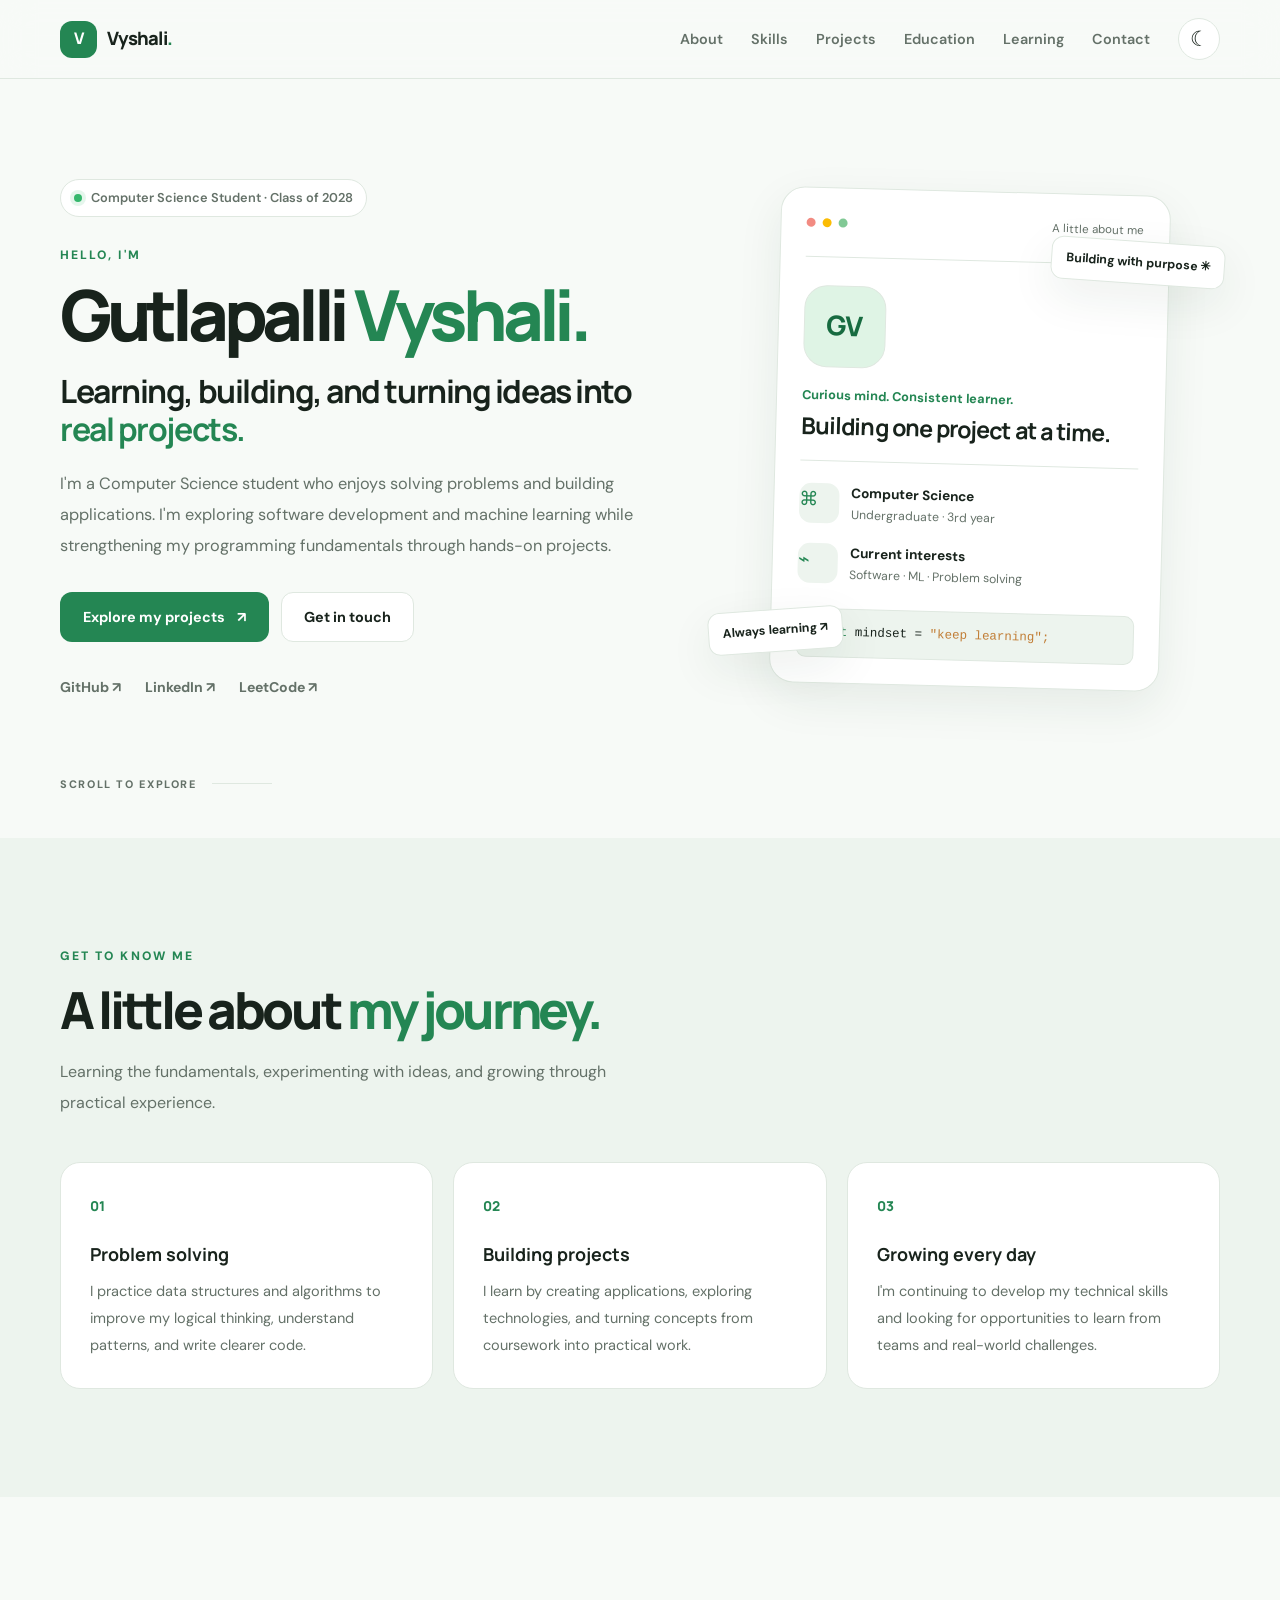
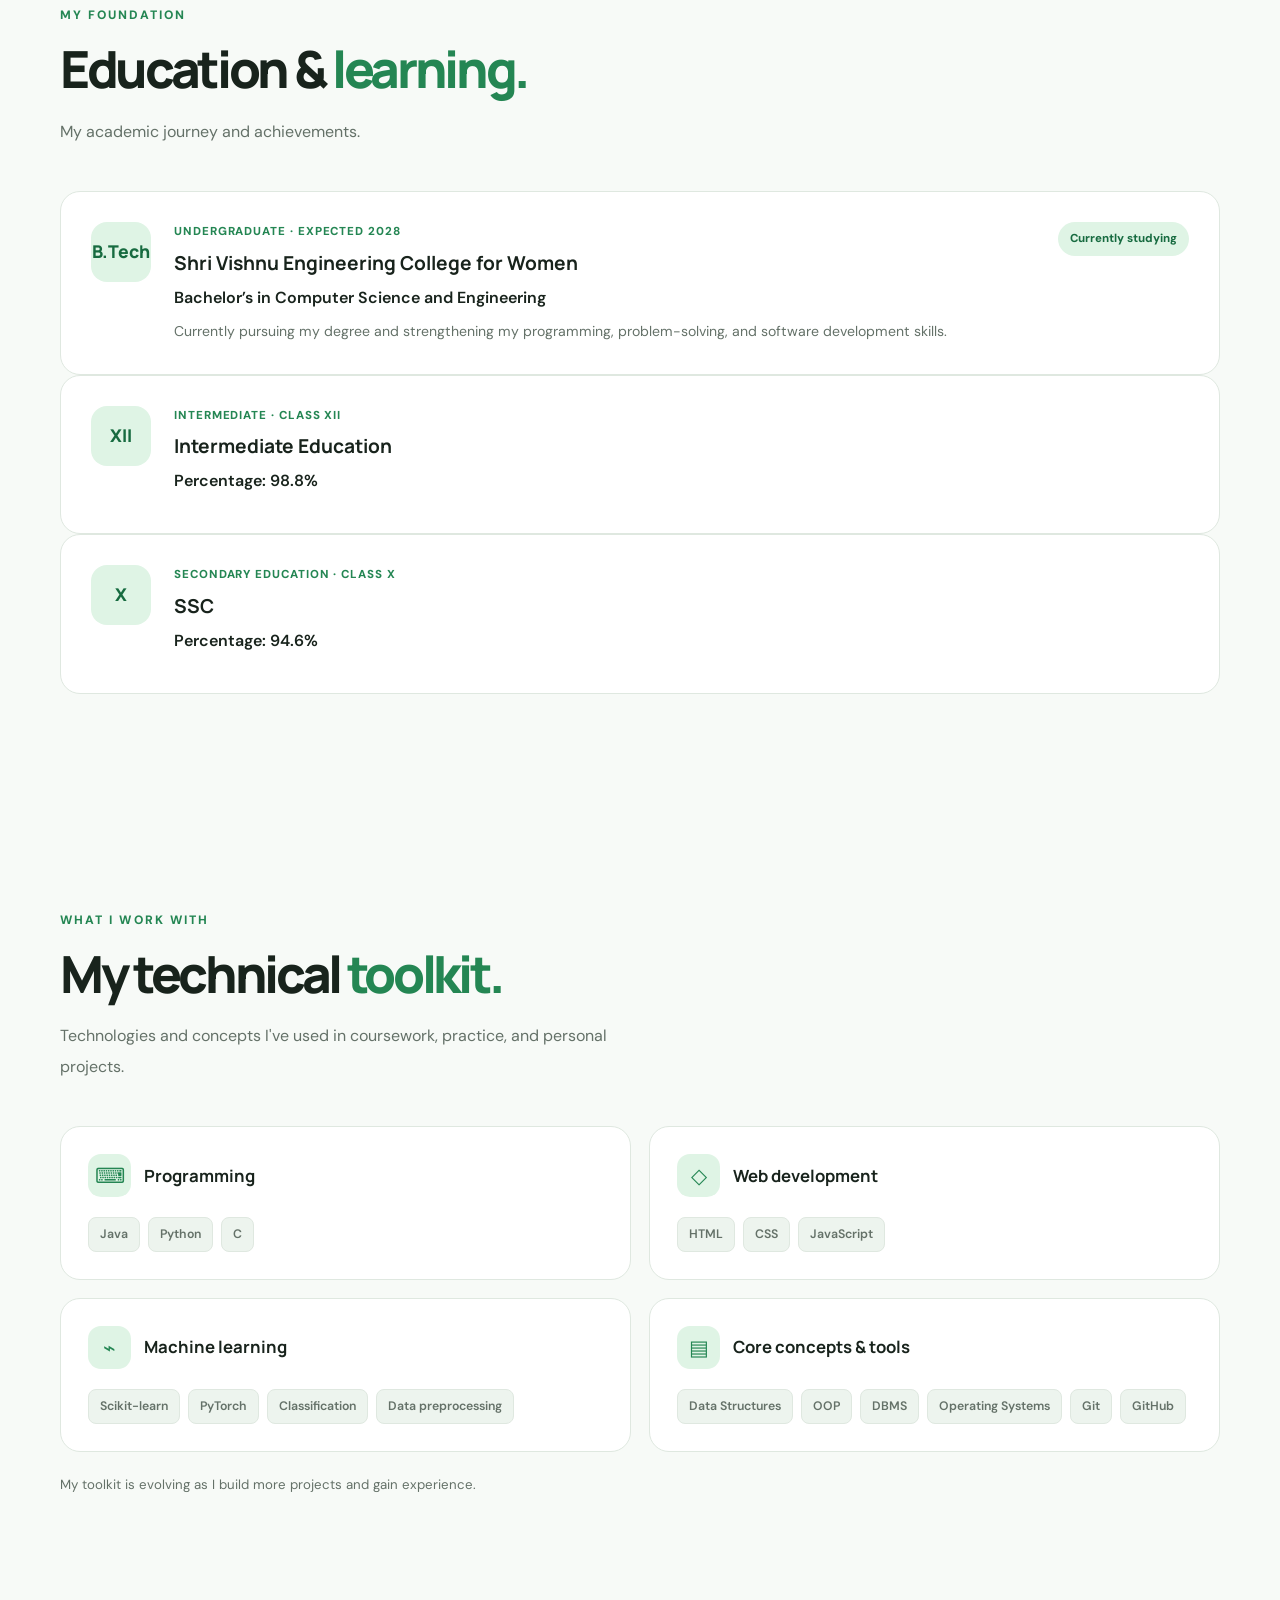
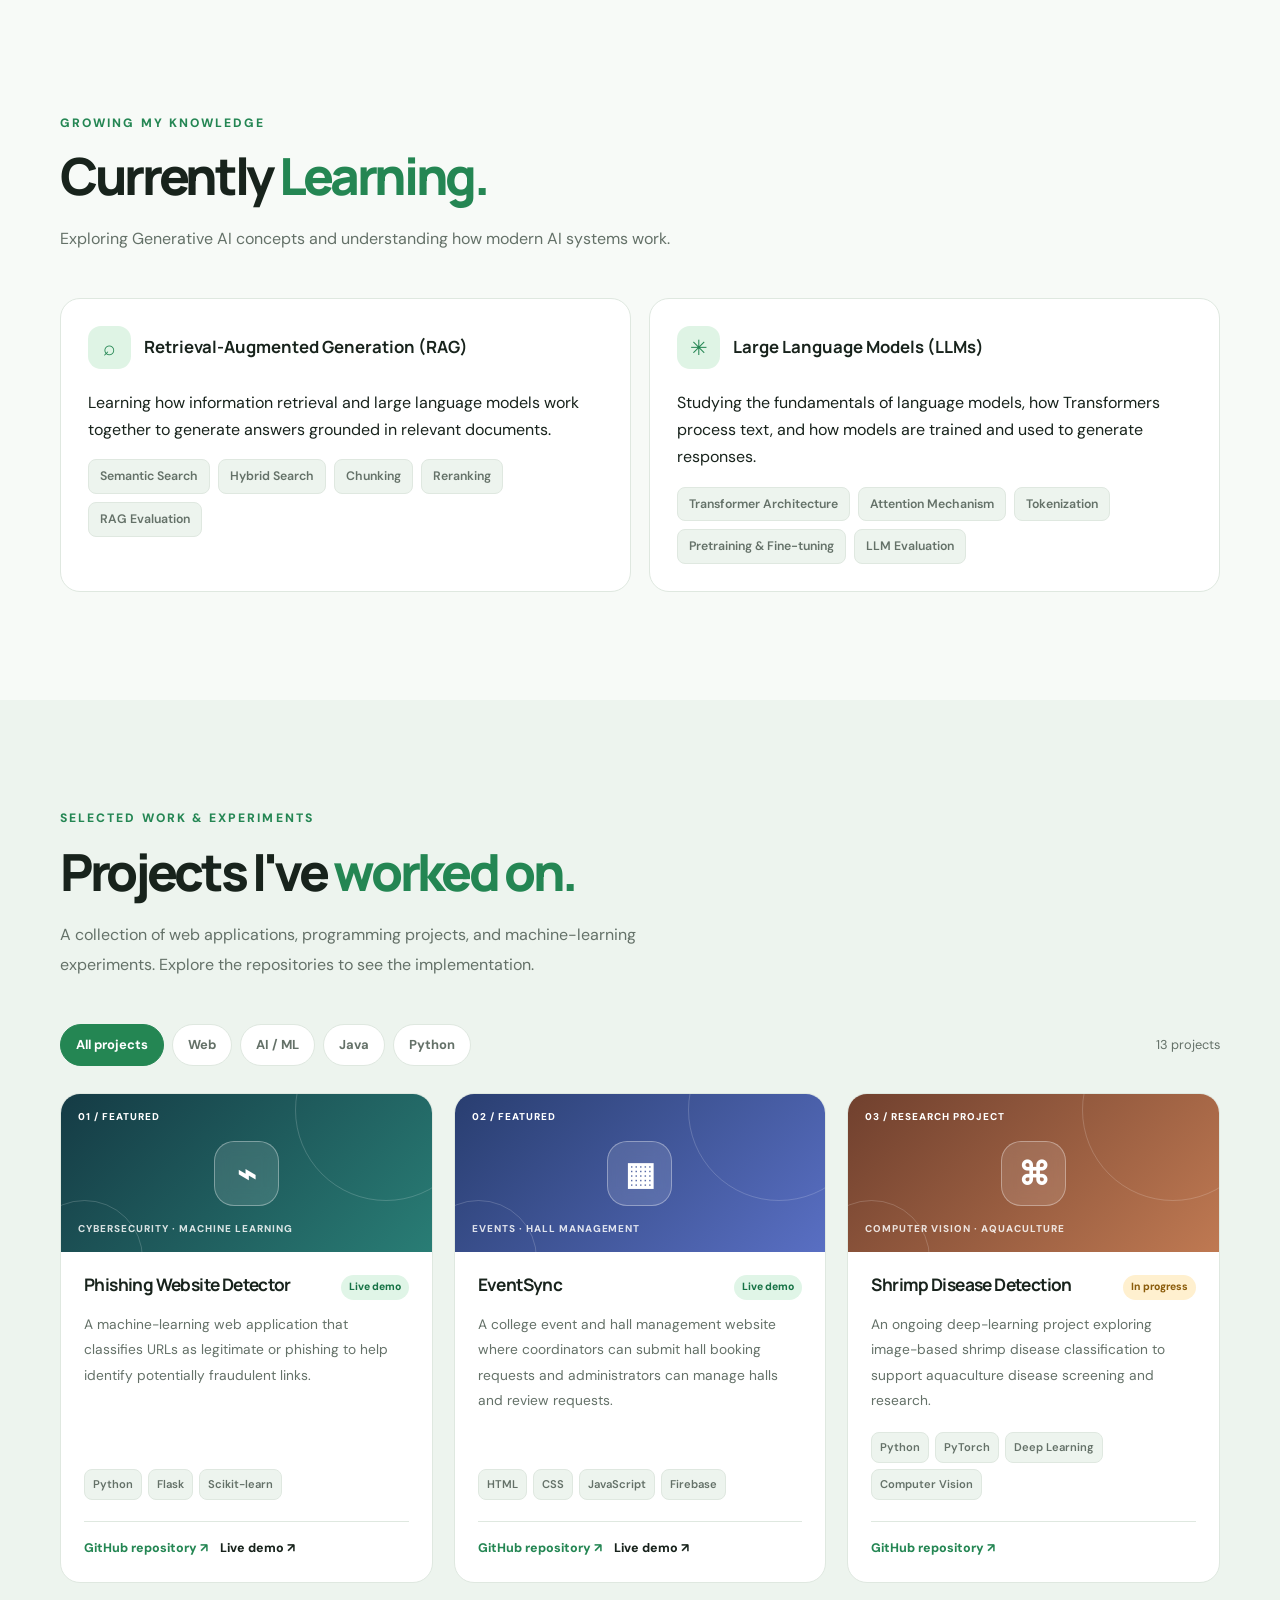
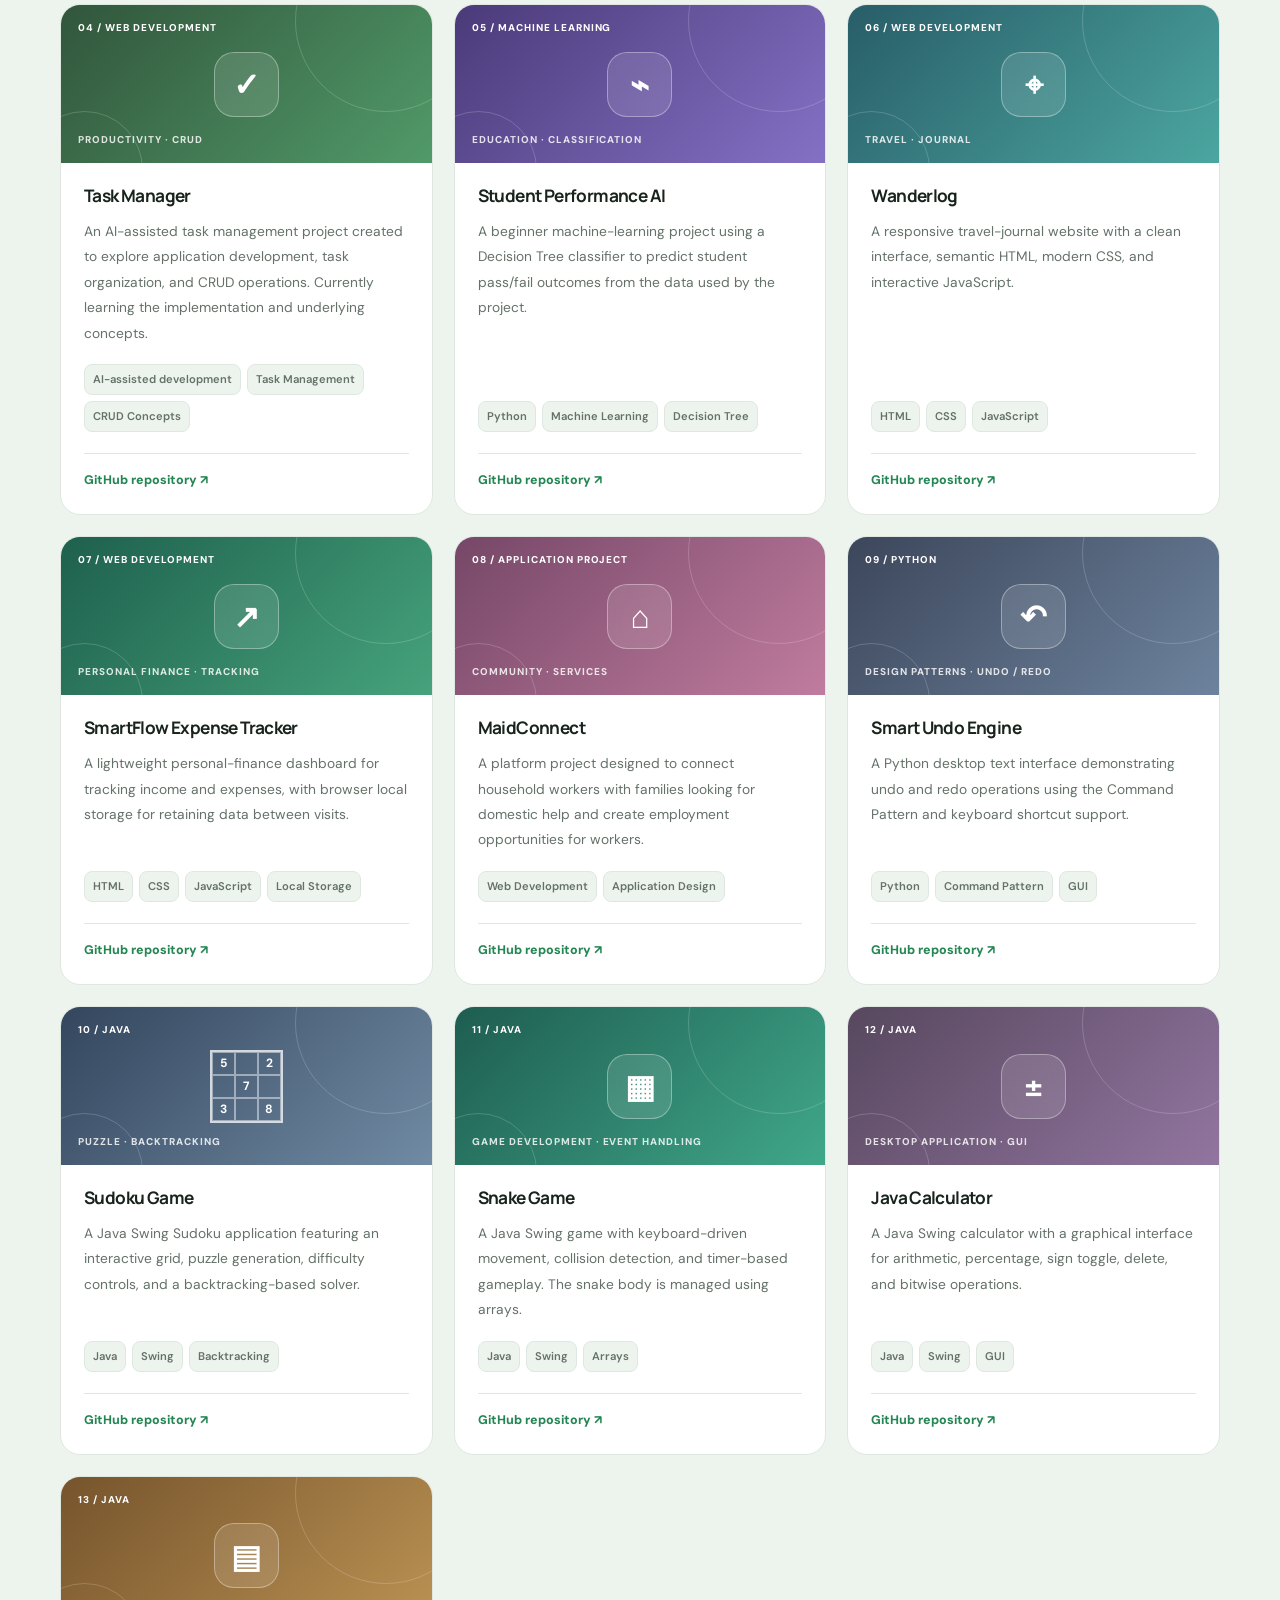
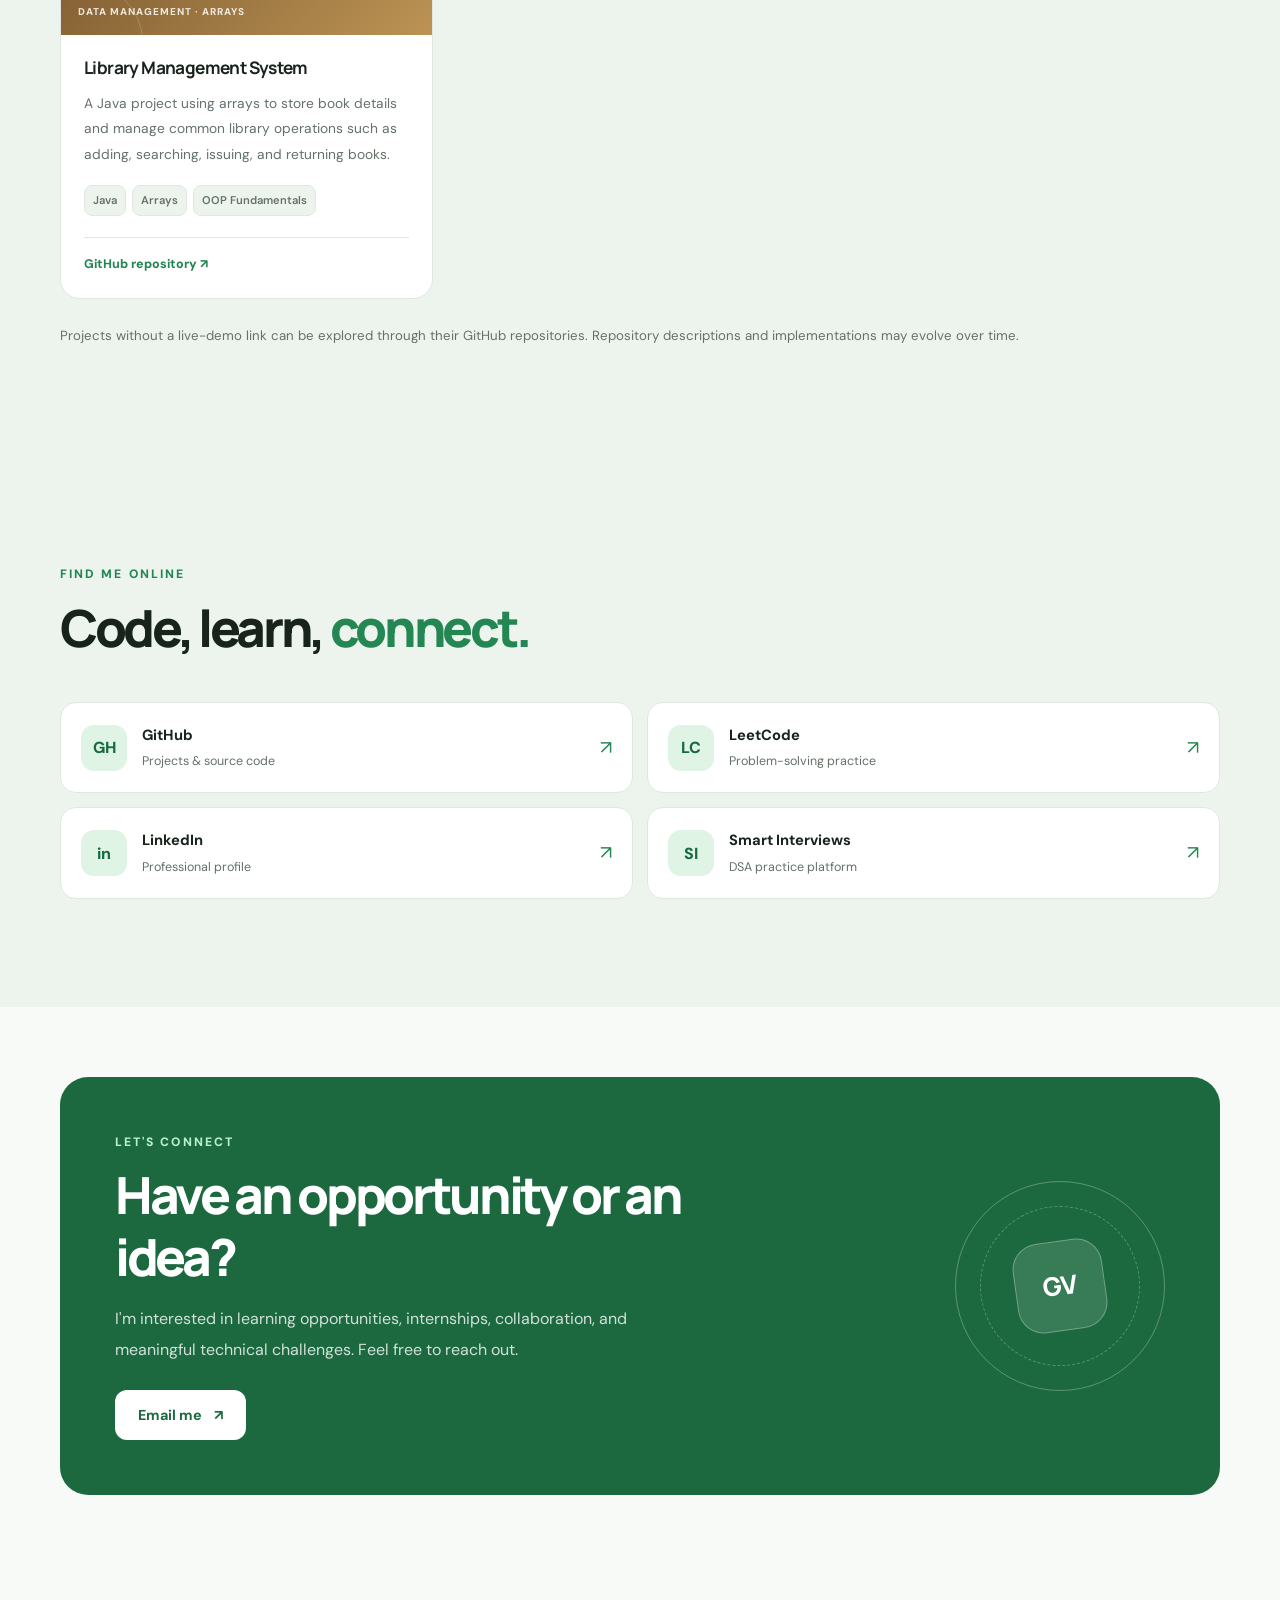
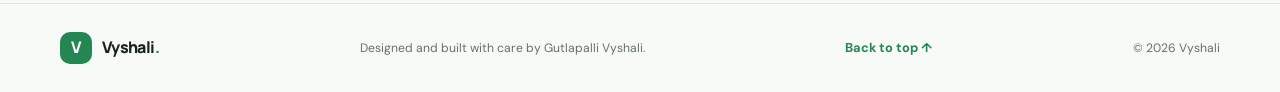
==== commit c442e0f7: "Update portfolio content and sections" ====
--- a/index.html
+++ b/index.html
@@ -178,521 +178,7 @@
         </div>
       </div>
     </section>
-
-    <!-- SKILLS -->
-    <section class="section" id="skills">
-      <div class="container">
-        <div class="section-heading reveal">
-          <p class="eyebrow">WHAT I WORK WITH</p>
-          <h2>My technical <span class="accent-text">toolkit.</span></h2>
-          <p>
-            Technologies and concepts I've used in coursework,
-            practice, and personal projects.
-          </p>
-        </div>
-
-        <div class="skills-layout">
-          <article class="skill-group reveal">
-            <div class="skill-heading">
-              <span class="skill-icon">⌨</span>
-              <h3>Programming</h3>
-            </div>
-            <div class="tag-list">
-              <span>Java</span><span>Python</span><span>C</span>
-              
-            </div>
-          </article>
-
-          <article class="skill-group reveal">
-            <div class="skill-heading">
-              <span class="skill-icon">◇</span>
-              <h3>Web development</h3>
-            </div>
-            <div class="tag-list">
-              <span>HTML</span><span>CSS</span><span>JavaScript</span>
-              
-            </div>
-          </article>
-
-          <article class="skill-group reveal">
-            <div class="skill-heading">
-              <span class="skill-icon">⌁</span>
-              <h3>Machine learning</h3>
-            </div>
-            <div class="tag-list">
-              <span>Scikit-learn</span><span>PyTorch</span>
-              <span>Classification</span><span>Data preprocessing</span>
-            </div>
-          </article>
-
-          <article class="skill-group reveal">
-            <div class="skill-heading">
-              <span class="skill-icon">▤</span>
-              <h3>Core concepts & tools</h3>
-            </div>
-            <div class="tag-list">
-              <span>Data Structures</span><span>OOP</span><span>DBMS</span>
-              <span>Operating Systems</span><span>Git</span><span>GitHub</span>
-            </div>
-          </article>
-        </div>
-        <p class="skills-note">
-          My toolkit is evolving as I build more projects and gain experience.
-        </p>
-      </div>
-    </section>
-    
-<!-- Currently Learning Section -->
-<section id="learning" class="section">
-  <div class="container">
-    <div class="section-heading reveal">
-      <p class="eyebrow">GROWING MY KNOWLEDGE</p>
-      <h2>Currently <span class="accent-text">Learning.</span></h2>
-      <p>
-        Exploring Generative AI concepts and understanding
-        how modern AI systems work.
-      </p>
-    </div>
-
-    <div class="skills-layout">
-
-      <!-- RAG -->
-      <article class="skill-group reveal">
-        <div class="skill-heading">
-          <span class="skill-icon">⌕</span>
-          <h3>Retrieval-Augmented Generation (RAG)</h3>
-        </div>
-        <p>
-          Learning how information retrieval and large language
-          models work together to generate answers grounded in
-          relevant documents.
-        </p>
-        <div class="tag-list">
-          <span>Semantic Search</span>
-          <span>Hybrid Search</span>
-          <span>Chunking</span>
-          <span>Reranking</span>
-          <span>RAG Evaluation</span>
-        </div>
-      </article>
-
-      <!-- LLMs -->
-      <article class="skill-group reveal">
-        <div class="skill-heading">
-          <span class="skill-icon">✳</span>
-          <h3>Large Language Models (LLMs)</h3>
-        </div>
-        <p>
-          Studying the fundamentals of language models, how
-          Transformers process text, and how models are trained
-          and used to generate responses.
-        </p>
-        <div class="tag-list">
-          <span>Transformer Architecture</span>
-          <span>Attention Mechanism</span>
-          <span>Tokenization</span>
-          <span>Pretraining & Fine-tuning</span>
-          <span>LLM Evaluation</span>
-        </div>
-      </article>
-
-    </div>
-  </div>
-</section>
-
-
-
-    <!-- PROJECTS -->
-    <section class="section section-soft" id="projects">
-      <div class="container">
-        <div class="section-heading reveal">
-          <p class="eyebrow">SELECTED WORK & EXPERIMENTS</p>
-          <h2>Projects I've <span class="accent-text">worked on.</span></h2>
-          <p>
-            A collection of web applications, programming projects,
-            and machine-learning experiments. Explore the repositories
-            to see the implementation.
-          </p>
-        </div>
-
-        <div class="project-toolbar reveal">
-          <div class="project-filters" role="group" aria-label="Filter projects">
-            <button class="filter-button active" data-filter="all" aria-pressed="true">All projects</button>
-            <button class="filter-button" data-filter="web" aria-pressed="false">Web</button>
-            <button class="filter-button" data-filter="ml" aria-pressed="false">AI / ML</button>
-            <button class="filter-button" data-filter="java" aria-pressed="false">Java</button>
-            <button class="filter-button" data-filter="python" aria-pressed="false">Python</button>
-          </div>
-          <span class="project-count" id="project-count">13 projects</span>
-        </div>
-
-        <div class="projects-grid" id="projects-grid">
-
-          <!-- 1. PHISHING DETECTOR -->
-          <article class="project-card project-featured reveal" data-category="ml python web">
-            <div class="project-visual visual-cyber">
-              <span class="project-number">01 / FEATURED</span>
-              <div class="visual-icon">⌁</div>
-              <span class="visual-caption">CYBERSECURITY · MACHINE LEARNING</span>
-            </div>
-            <div class="project-body">
-              <div class="project-title-row">
-                <h3>Phishing Website Detector</h3>
-                <span class="status status-complete">Live demo</span>
-              </div>
-              <p>
-                A machine-learning web application that classifies URLs
-                as legitimate or phishing to help identify potentially
-                fraudulent links.
-              </p>
-              <div class="project-tags">
-                <span>Python</span><span>Flask</span><span>Scikit-learn</span>
-              </div>
-              <div class="project-links">
-                <a href="https://github.com/Gutlapallivyshali/phishing-website-detector"
-                   target="_blank" rel="noopener noreferrer">GitHub repository ↗</a>
-                <a class="demo-link" href="https://phishing-website-detector-13pm.onrender.com"
-                   target="_blank" rel="noopener noreferrer">Live demo ↗</a>
-              </div>
-            </div>
-          </article>
-
-          <!-- 2. EVENTSYNC -->
-          <article class="project-card project-featured reveal" data-category="web">
-            <div class="project-visual visual-event">
-              <span class="project-number">02 / FEATURED</span>
-              <div class="visual-icon">▦</div>
-              <span class="visual-caption">EVENTS · HALL MANAGEMENT</span>
-            </div>
-            <div class="project-body">
-              <div class="project-title-row">
-                <h3>EventSync</h3>
-                <span class="status status-complete">Live demo</span>
-              </div>
-              <p>
-                A college event and hall management website where
-                coordinators can submit hall booking requests and
-                administrators can manage halls and review requests.
-              </p>
-              <div class="project-tags">
-                <span>HTML</span><span>CSS</span><span>JavaScript</span><span>Firebase</span>
-              </div>
-              <div class="project-links">
-                <a href="https://github.com/Gutlapallivyshali/EventSync"
-                   target="_blank" rel="noopener noreferrer">GitHub repository ↗</a>
-                <a class="demo-link" href="https://gutlapallivyshali.github.io/EventSync/"
-                   target="_blank" rel="noopener noreferrer">Live demo ↗</a>
-              </div>
-            </div>
-          </article>
-
-          <!-- 3. SHRIMP DISEASE -->
-          <article class="project-card reveal" data-category="ml python">
-            <div class="project-visual visual-shrimp">
-              <span class="project-number">03 / RESEARCH PROJECT</span>
-              <div class="visual-icon">⌘</div>
-              <span class="visual-caption">COMPUTER VISION · AQUACULTURE</span>
-            </div>
-            <div class="project-body">
-              <div class="project-title-row">
-                <h3>Shrimp Disease Detection</h3>
-                <span class="status status-progress">In progress</span>
-              </div>
-              <p>
-                An ongoing deep-learning project exploring image-based
-                shrimp disease classification to support aquaculture
-                disease screening and research.
-              </p>
-              <div class="project-tags">
-                <span>Python</span><span>PyTorch</span><span>Deep Learning</span><span>Computer Vision</span>
-              </div>
-              <div class="project-links">
-                <a href="https://github.com/Gutlapallivyshali/shrimp-disease-detection"
-                   target="_blank" rel="noopener noreferrer">GitHub repository ↗</a>
-              </div>
-            </div>
-          </article>
-
-          <!-- 4. TASK MANAGER -->
-          <article class="project-card reveal" data-category="web">
-            <div class="project-visual visual-task">
-              <span class="project-number">04 / WEB DEVELOPMENT</span>
-              <div class="visual-icon">✓</div>
-              <span class="visual-caption">PRODUCTIVITY · CRUD</span>
-            </div>
-            <div class="project-body">
-              <div class="project-title-row">
-                <h3>Task Manager</h3>
-              </div>
-            
-<p>
-  An AI-assisted task management project created to explore
-  application development, task organization, and CRUD operations.
-  Currently learning the implementation and underlying concepts.
-</p>
-
-<div class="project-tags">
-  <span>AI-assisted development</span>
-  <span>Task Management</span>
-  <span>CRUD Concepts</span>
-</div>
-              <div class="project-links">
-                <a href="https://github.com/Gutlapallivyshali/task-manager"
-                   target="_blank" rel="noopener noreferrer">GitHub repository ↗</a>
-              </div>
-            </div>
-          </article>
-
-          <!-- 5. STUDENT PERFORMANCE AI -->
-          <article class="project-card reveal" data-category="ml python">
-            <div class="project-visual visual-student">
-              <span class="project-number">05 / MACHINE LEARNING</span>
-              <div class="visual-icon">⌁</div>
-              <span class="visual-caption">EDUCATION · CLASSIFICATION</span>
-            </div>
-            <div class="project-body">
-              <div class="project-title-row">
-                <h3>Student Performance AI</h3>
-              </div>
-              <p>
-                A beginner machine-learning project using a Decision Tree
-                classifier to predict student pass/fail outcomes from
-                the data used by the project.
-              </p>
-              <div class="project-tags">
-                <span>Python</span><span>Machine Learning</span><span>Decision Tree</span>
-              </div>
-              <div class="project-links">
-                <a href="https://github.com/Gutlapallivyshali/Student-Performance-AI"
-                   target="_blank" rel="noopener noreferrer">GitHub repository ↗</a>
-              </div>
-            </div>
-          </article>
-
-          <!-- 6. WANDERLOG -->
-          <article class="project-card reveal" data-category="web">
-            <div class="project-visual visual-travel">
-              <span class="project-number">06 / WEB DEVELOPMENT</span>
-              <div class="visual-icon">⌖</div>
-              <span class="visual-caption">TRAVEL · JOURNAL</span>
-            </div>
-            <div class="project-body">
-              <div class="project-title-row">
-                <h3>Wanderlog</h3>
-              </div>
-              <p>
-                A responsive travel-journal website with a clean interface,
-                semantic HTML, modern CSS, and interactive JavaScript.
-              </p>
-              <div class="project-tags">
-                <span>HTML</span><span>CSS</span><span>JavaScript</span>
-              </div>
-              <div class="project-links">
-                <a href="https://github.com/Gutlapallivyshali/wanderlog"
-                   target="_blank" rel="noopener noreferrer">GitHub repository ↗</a>
-              </div>
-            </div>
-          </article>
-
-          <!-- 7. SMARTFLOW -->
-          <article class="project-card reveal" data-category="web">
-            <div class="project-visual visual-finance">
-              <span class="project-number">07 / WEB DEVELOPMENT</span>
-              <div class="visual-icon">↗</div>
-              <span class="visual-caption">PERSONAL FINANCE · TRACKING</span>
-            </div>
-            <div class="project-body">
-              <div class="project-title-row">
-                <h3>SmartFlow Expense Tracker</h3>
-              </div>
-              <p>
-                A lightweight personal-finance dashboard for tracking
-                income and expenses, with browser local storage for
-                retaining data between visits.
-              </p>
-              <div class="project-tags">
-                <span>HTML</span><span>CSS</span><span>JavaScript</span><span>Local Storage</span>
-              </div>
-              <div class="project-links">
-                <a href="https://github.com/Gutlapallivyshali/SmartFlow-Expense-Tracker"
-                   target="_blank" rel="noopener noreferrer">GitHub repository ↗</a>
-              </div>
-            </div>
-          </article>
-
-          <!-- 8. MAIDCONNECT -->
-          <article class="project-card reveal" data-category="web">
-            <div class="project-visual visual-maid">
-              <span class="project-number">08 / APPLICATION PROJECT</span>
-              <div class="visual-icon">⌂</div>
-              <span class="visual-caption">COMMUNITY · SERVICES</span>
-            </div>
-            <div class="project-body">
-              <div class="project-title-row">
-                <h3>MaidConnect</h3>
-              </div>
-              <p>
-                A platform project designed to connect household workers
-                with families looking for domestic help and create
-                employment opportunities for workers.
-              </p>
-              <div class="project-tags">
-                <span>Web Development</span><span>Application Design</span>
-              </div>
-              <div class="project-links">
-                <a href="https://github.com/Gutlapallivyshali/MaidConnect"
-                   target="_blank" rel="noopener noreferrer">GitHub repository ↗</a>
-              </div>
-            </div>
-          </article>
-
-          <!-- 9. SMART UNDO ENGINE -->
-          <article class="project-card reveal" data-category="python">
-            <div class="project-visual visual-undo">
-              <span class="project-number">09 / PYTHON</span>
-              <div class="visual-icon">↶</div>
-              <span class="visual-caption">DESIGN PATTERNS · UNDO / REDO</span>
-            </div>
-            <div class="project-body">
-              <div class="project-title-row">
-                <h3>Smart Undo Engine</h3>
-              </div>
-              <p>
-                A Python desktop text interface demonstrating undo and
-                redo operations using the Command Pattern and keyboard
-                shortcut support.
-              </p>
-              <div class="project-tags">
-                <span>Python</span><span>Command Pattern</span><span>GUI</span>
-              </div>
-              <div class="project-links">
-                <a href="https://github.com/Gutlapallivyshali/Smart-Undo-Engine-Text-Interface"
-                   target="_blank" rel="noopener noreferrer">GitHub repository ↗</a>
-              </div>
-            </div>
-          </article>
-
-          <!-- 10. SUDOKU -->
-          <article class="project-card reveal" data-category="java">
-            <div class="project-visual visual-sudoku">
-              <span class="project-number">10 / JAVA</span>
-              <div class="sudoku-mini" aria-hidden="true">
-                <span>5</span><span></span><span>2</span>
-                <span></span><span>7</span><span></span>
-                <span>3</span><span></span><span>8</span>
-              </div>
-              <span class="visual-caption">PUZZLE · BACKTRACKING</span>
-            </div>
-            <div class="project-body">
-              <div class="project-title-row">
-                <h3>Sudoku Game</h3>
-              </div>
-              <p>
-                A Java Swing Sudoku application featuring an interactive
-                grid, puzzle generation, difficulty controls, and a
-                backtracking-based solver.
-              </p>
-              <div class="project-tags">
-                <span>Java</span><span>Swing</span><span>Backtracking</span>
-              </div>
-              <div class="project-links">
-                <a href="https://github.com/Gutlapallivyshali/Sudoku-Game-Java-GUI"
-                   target="_blank" rel="noopener noreferrer">GitHub repository ↗</a>
-              </div>
-            </div>
-          </article>
-
-          <!-- 11. SNAKE GAME -->
-          <article class="project-card reveal" data-category="java">
-            <div class="project-visual visual-snake">
-              <span class="project-number">11 / JAVA</span>
-              <div class="visual-icon">▦</div>
-              <span class="visual-caption">GAME DEVELOPMENT · EVENT HANDLING</span>
-            </div>
-            <div class="project-body">
-              <div class="project-title-row">
-                <h3>Snake Game</h3>
-              </div>
-              <p>
-                A Java Swing game with keyboard-driven movement,
-                collision detection, and timer-based gameplay. The
-                snake body is managed using arrays.
-              </p>
-              <div class="project-tags">
-                <span>Java</span><span>Swing</span><span>Arrays</span>
-              </div>
-              <div class="project-links">
-                <a href="https://github.com/Gutlapallivyshali/SankeGame"
-                   target="_blank" rel="noopener noreferrer">GitHub repository ↗</a>
-              </div>
-            </div>
-          </article>
-
-          <!-- 12. CALCULATOR -->
-          <article class="project-card reveal" data-category="java">
-            <div class="project-visual visual-calculator">
-              <span class="project-number">12 / JAVA</span>
-              <div class="visual-icon">±</div>
-              <span class="visual-caption">DESKTOP APPLICATION · GUI</span>
-            </div>
-            <div class="project-body">
-              <div class="project-title-row">
-                <h3>Java Calculator</h3>
-              </div>
-              <p>
-                A Java Swing calculator with a graphical interface for
-                arithmetic, percentage, sign toggle, delete, and bitwise
-                operations.
-              </p>
-              <div class="project-tags">
-                <span>Java</span><span>Swing</span><span>GUI</span>
-              </div>
-              <div class="project-links">
-                <a href="https://github.com/Gutlapallivyshali/Calculator_Using_Java"
-                   target="_blank" rel="noopener noreferrer">GitHub repository ↗</a>
-              </div>
-            </div>
-          </article>
-
-          <!-- 13. LIBRARY MANAGEMENT -->
-          <article class="project-card reveal" data-category="java">
-            <div class="project-visual visual-library">
-              <span class="project-number">13 / JAVA</span>
-              <div class="visual-icon">▤</div>
-              <span class="visual-caption">DATA MANAGEMENT · ARRAYS</span>
-            </div>
-            <div class="project-body">
-              <div class="project-title-row">
-                <h3>Library Management System</h3>
-              </div>
-              <p>
-                A Java project using arrays to store book details and
-                manage common library operations such as adding,
-                searching, issuing, and returning books.
-              </p>
-              <div class="project-tags">
-                <span>Java</span><span>Arrays</span><span>OOP Fundamentals</span>
-              </div>
-              <div class="project-links">
-                <a href="https://github.com/Gutlapallivyshali/LibraryManagementSystem_using-arrays"
-                   target="_blank" rel="noopener noreferrer">GitHub repository ↗</a>
-              </div>
-            </div>
-          </article>
-
-        </div>
-
-        <p class="projects-footnote">
-          Projects without a live-demo link can be explored through their
-          GitHub repositories. Repository descriptions and implementations
-          may evolve over time.
-        </p>
-      </div>
-    </section>
-
     <!-- EDUCATION -->
-    ```html
-<!-- EDUCATION -->
 <section class="section" id="education">
   <div class="container">
     <div class="section-heading reveal">
@@ -743,7 +229,522 @@
     </article>
   </div>
 </section>
-```
+
+    <!-- SKILLS -->
+    <section class="section" id="skills">
+      <div class="container">
+        <div class="section-heading reveal">
+          <p class="eyebrow">WHAT I WORK WITH</p>
+          <h2>My technical <span class="accent-text">toolkit.</span></h2>
+          <p>
+            Technologies and concepts I've used in coursework,
+            practice, and personal projects.
+          </p>
+        </div>
+
+        <div class="skills-layout">
+          <article class="skill-group reveal">
+            <div class="skill-heading">
+              <span class="skill-icon">⌨</span>
+              <h3>Programming</h3>
+            </div>
+            <div class="tag-list">
+              <span>Java</span><span>Python</span><span>C</span>
+              
+            </div>
+          </article>
+
+          <article class="skill-group reveal">
+            <div class="skill-heading">
+              <span class="skill-icon">◇</span>
+              <h3>Web development</h3>
+            </div>
+            <div class="tag-list">
+              <span>HTML</span><span>CSS</span><span>JavaScript</span>
+              
+            </div>
+          </article>
+
+          <article class="skill-group reveal">
+            <div class="skill-heading">
+              <span class="skill-icon">⌁</span>
+              <h3>Machine learning</h3>
+            </div>
+            <div class="tag-list">
+              <span>Scikit-learn</span><span>PyTorch</span>
+              <span>Classification</span><span>Data preprocessing</span>
+            </div>
+          </article>
+
+          <article class="skill-group reveal">
+            <div class="skill-heading">
+              <span class="skill-icon">▤</span>
+              <h3>Core concepts & tools</h3>
+            </div>
+            <div class="tag-list">
+              <span>Data Structures</span><span>OOP</span><span>DBMS</span>
+              <span>Operating Systems</span><span>Git</span><span>GitHub</span>
+            </div>
+          </article>
+        </div>
+        <p class="skills-note">
+          My toolkit is evolving as I build more projects and gain experience.
+        </p>
+      </div>
+    </section>
+
+    
+<!-- Currently Learning Section -->
+<section id="learning" class="section">
+  <div class="container">
+    <div class="section-heading reveal">
+      <p class="eyebrow">GROWING MY KNOWLEDGE</p>
+      <h2>Currently <span class="accent-text">Learning.</span></h2>
+      <p>
+        Exploring Generative AI concepts and understanding
+        how modern AI systems work.
+      </p>
+    </div>
+
+    <div class="skills-layout">
+
+      <!-- RAG -->
+      <article class="skill-group reveal">
+        <div class="skill-heading">
+          <span class="skill-icon">⌕</span>
+          <h3>Retrieval-Augmented Generation (RAG)</h3>
+        </div>
+        <p>
+          Learning how information retrieval and large language
+          models work together to generate answers grounded in
+          relevant documents.
+        </p>
+        <div class="tag-list">
+          <span>Semantic Search</span>
+          <span>Hybrid Search</span>
+          <span>Chunking</span>
+          <span>Reranking</span>
+          <span>RAG Evaluation</span>
+        </div>
+      </article>
+
+      <!-- LLMs -->
+      <article class="skill-group reveal">
+        <div class="skill-heading">
+          <span class="skill-icon">✳</span>
+          <h3>Large Language Models (LLMs)</h3>
+        </div>
+        <p>
+          Studying the fundamentals of language models, how
+          Transformers process text, and how models are trained
+          and used to generate responses.
+        </p>
+        <div class="tag-list">
+          <span>Transformer Architecture</span>
+          <span>Attention Mechanism</span>
+          <span>Tokenization</span>
+          <span>Pretraining & Fine-tuning</span>
+          <span>LLM Evaluation</span>
+        </div>
+      </article>
+
+    </div>
+  </div>
+</section>
+
+
+
+    <!-- PROJECTS -->
+    <section class="section section-soft" id="projects">
+      <div class="container">
+        <div class="section-heading reveal">
+          <p class="eyebrow">SELECTED WORK & EXPERIMENTS</p>
+          <h2>Projects I've <span class="accent-text">worked on.</span></h2>
+          <p>
+            A collection of web applications, programming projects,
+            and machine-learning experiments. Explore the repositories
+            to see the implementation.
+          </p>
+        </div>
+
+        <div class="project-toolbar reveal">
+          <div class="project-filters" role="group" aria-label="Filter projects">
+            <button class="filter-button active" data-filter="all" aria-pressed="true">All projects</button>
+            <button class="filter-button" data-filter="web" aria-pressed="false">Web</button>
+            <button class="filter-button" data-filter="ml" aria-pressed="false">AI / ML</button>
+            <button class="filter-button" data-filter="java" aria-pressed="false">Java</button>
+            <button class="filter-button" data-filter="python" aria-pressed="false">Python</button>
+          </div>
+          <span class="project-count" id="project-count">13 projects</span>
+        </div>
+
+        <div class="projects-grid" id="projects-grid">
+
+          <!-- 1. PHISHING DETECTOR -->
+          <article class="project-card project-featured reveal" data-category="ml python web">
+            <div class="project-visual visual-cyber">
+              <span class="project-number">01 / FEATURED</span>
+              <div class="visual-icon">⌁</div>
+              <span class="visual-caption">CYBERSECURITY · MACHINE LEARNING</span>
+            </div>
+            <div class="project-body">
+              <div class="project-title-row">
+                <h3>Phishing Website Detector</h3>
+                <span class="status status-complete">Live demo</span>
+              </div>
+              <p>
+                A machine-learning web application that classifies URLs
+                as legitimate or phishing to help identify potentially
+                fraudulent links.
+              </p>
+              <div class="project-tags">
+                <span>Python</span><span>Flask</span><span>Scikit-learn</span>
+              </div>
+              <div class="project-links">
+                <a href="https://github.com/Gutlapallivyshali/phishing-website-detector"
+                   target="_blank" rel="noopener noreferrer">GitHub repository ↗</a>
+                <a class="demo-link" href="https://phishing-website-detector-13pm.onrender.com"
+                   target="_blank" rel="noopener noreferrer">Live demo ↗</a>
+              </div>
+            </div>
+          </article>
+
+          <!-- 2. EVENTSYNC -->
+          <article class="project-card project-featured reveal" data-category="web">
+            <div class="project-visual visual-event">
+              <span class="project-number">02 / FEATURED</span>
+              <div class="visual-icon">▦</div>
+              <span class="visual-caption">EVENTS · HALL MANAGEMENT</span>
+            </div>
+            <div class="project-body">
+              <div class="project-title-row">
+                <h3>EventSync</h3>
+                <span class="status status-complete">Live demo</span>
+              </div>
+              <p>
+                A college event and hall management website where
+                coordinators can submit hall booking requests and
+                administrators can manage halls and review requests.
+              </p>
+              <div class="project-tags">
+                <span>HTML</span><span>CSS</span><span>JavaScript</span><span>Firebase</span>
+              </div>
+              <div class="project-links">
+                <a href="https://github.com/Gutlapallivyshali/EventSync"
+                   target="_blank" rel="noopener noreferrer">GitHub repository ↗</a>
+                <a class="demo-link" href="https://gutlapallivyshali.github.io/EventSync/"
+                   target="_blank" rel="noopener noreferrer">Live demo ↗</a>
+              </div>
+            </div>
+          </article>
+
+          <!-- 3. SHRIMP DISEASE -->
+          <article class="project-card reveal" data-category="ml python">
+            <div class="project-visual visual-shrimp">
+              <span class="project-number">03 / RESEARCH PROJECT</span>
+              <div class="visual-icon">⌘</div>
+              <span class="visual-caption">COMPUTER VISION · AQUACULTURE</span>
+            </div>
+            <div class="project-body">
+              <div class="project-title-row">
+                <h3>Shrimp Disease Detection</h3>
+                <span class="status status-progress">In progress</span>
+              </div>
+              <p>
+                An ongoing deep-learning project exploring image-based
+                shrimp disease classification to support aquaculture
+                disease screening and research.
+              </p>
+              <div class="project-tags">
+                <span>Python</span><span>PyTorch</span><span>Deep Learning</span><span>Computer Vision</span>
+              </div>
+              <div class="project-links">
+                <a href="https://github.com/Gutlapallivyshali/shrimp-disease-detection"
+                   target="_blank" rel="noopener noreferrer">GitHub repository ↗</a>
+              </div>
+            </div>
+          </article>
+
+          <!-- 4. TASK MANAGER -->
+          <article class="project-card reveal" data-category="web">
+            <div class="project-visual visual-task">
+              <span class="project-number">04 / WEB DEVELOPMENT</span>
+              <div class="visual-icon">✓</div>
+              <span class="visual-caption">PRODUCTIVITY · CRUD</span>
+            </div>
+            <div class="project-body">
+              <div class="project-title-row">
+                <h3>Task Manager</h3>
+              </div>
+            
+<p>
+  An AI-assisted task management project created to explore
+  application development, task organization, and CRUD operations.
+  Currently learning the implementation and underlying concepts.
+</p>
+
+<div class="project-tags">
+  <span>AI-assisted development</span>
+  <span>Task Management</span>
+  <span>CRUD Concepts</span>
+</div>
+              <div class="project-links">
+                <a href="https://github.com/Gutlapallivyshali/task-manager"
+                   target="_blank" rel="noopener noreferrer">GitHub repository ↗</a>
+              </div>
+            </div>
+          </article>
+
+          <!-- 5. STUDENT PERFORMANCE AI -->
+          <article class="project-card reveal" data-category="ml python">
+            <div class="project-visual visual-student">
+              <span class="project-number">05 / MACHINE LEARNING</span>
+              <div class="visual-icon">⌁</div>
+              <span class="visual-caption">EDUCATION · CLASSIFICATION</span>
+            </div>
+            <div class="project-body">
+              <div class="project-title-row">
+                <h3>Student Performance AI</h3>
+              </div>
+              <p>
+                A beginner machine-learning project using a Decision Tree
+                classifier to predict student pass/fail outcomes from
+                the data used by the project.
+              </p>
+              <div class="project-tags">
+                <span>Python</span><span>Machine Learning</span><span>Decision Tree</span>
+              </div>
+              <div class="project-links">
+                <a href="https://github.com/Gutlapallivyshali/Student-Performance-AI"
+                   target="_blank" rel="noopener noreferrer">GitHub repository ↗</a>
+              </div>
+            </div>
+          </article>
+
+          <!-- 6. WANDERLOG -->
+          <article class="project-card reveal" data-category="web">
+            <div class="project-visual visual-travel">
+              <span class="project-number">06 / WEB DEVELOPMENT</span>
+              <div class="visual-icon">⌖</div>
+              <span class="visual-caption">TRAVEL · JOURNAL</span>
+            </div>
+            <div class="project-body">
+              <div class="project-title-row">
+                <h3>Wanderlog</h3>
+              </div>
+              <p>
+                A responsive travel-journal website with a clean interface,
+                semantic HTML, modern CSS, and interactive JavaScript.
+              </p>
+              <div class="project-tags">
+                <span>HTML</span><span>CSS</span><span>JavaScript</span>
+              </div>
+              <div class="project-links">
+                <a href="https://github.com/Gutlapallivyshali/wanderlog"
+                   target="_blank" rel="noopener noreferrer">GitHub repository ↗</a>
+              </div>
+            </div>
+          </article>
+
+          <!-- 7. SMARTFLOW -->
+          <article class="project-card reveal" data-category="web">
+            <div class="project-visual visual-finance">
+              <span class="project-number">07 / WEB DEVELOPMENT</span>
+              <div class="visual-icon">↗</div>
+              <span class="visual-caption">PERSONAL FINANCE · TRACKING</span>
+            </div>
+            <div class="project-body">
+              <div class="project-title-row">
+                <h3>SmartFlow Expense Tracker</h3>
+              </div>
+              <p>
+                A lightweight personal-finance dashboard for tracking
+                income and expenses, with browser local storage for
+                retaining data between visits.
+              </p>
+              <div class="project-tags">
+                <span>HTML</span><span>CSS</span><span>JavaScript</span><span>Local Storage</span>
+              </div>
+              <div class="project-links">
+                <a href="https://github.com/Gutlapallivyshali/SmartFlow-Expense-Tracker"
+                   target="_blank" rel="noopener noreferrer">GitHub repository ↗</a>
+              </div>
+            </div>
+          </article>
+
+          <!-- 8. MAIDCONNECT -->
+          <article class="project-card reveal" data-category="web">
+            <div class="project-visual visual-maid">
+              <span class="project-number">08 / APPLICATION PROJECT</span>
+              <div class="visual-icon">⌂</div>
+              <span class="visual-caption">COMMUNITY · SERVICES</span>
+            </div>
+            <div class="project-body">
+              <div class="project-title-row">
+                <h3>MaidConnect</h3>
+              </div>
+              <p>
+                A platform project designed to connect household workers
+                with families looking for domestic help and create
+                employment opportunities for workers.
+              </p>
+              <div class="project-tags">
+                <span>Web Development</span><span>Application Design</span>
+              </div>
+              <div class="project-links">
+                <a href="https://github.com/Gutlapallivyshali/MaidConnect"
+                   target="_blank" rel="noopener noreferrer">GitHub repository ↗</a>
+              </div>
+            </div>
+          </article>
+
+          <!-- 9. SMART UNDO ENGINE -->
+          <article class="project-card reveal" data-category="python">
+            <div class="project-visual visual-undo">
+              <span class="project-number">09 / PYTHON</span>
+              <div class="visual-icon">↶</div>
+              <span class="visual-caption">DESIGN PATTERNS · UNDO / REDO</span>
+            </div>
+            <div class="project-body">
+              <div class="project-title-row">
+                <h3>Smart Undo Engine</h3>
+              </div>
+              <p>
+                A Python desktop text interface demonstrating undo and
+                redo operations using the Command Pattern and keyboard
+                shortcut support.
+              </p>
+              <div class="project-tags">
+                <span>Python</span><span>Command Pattern</span><span>GUI</span>
+              </div>
+              <div class="project-links">
+                <a href="https://github.com/Gutlapallivyshali/Smart-Undo-Engine-Text-Interface"
+                   target="_blank" rel="noopener noreferrer">GitHub repository ↗</a>
+              </div>
+            </div>
+          </article>
+
+          <!-- 10. SUDOKU -->
+          <article class="project-card reveal" data-category="java">
+            <div class="project-visual visual-sudoku">
+              <span class="project-number">10 / JAVA</span>
+              <div class="sudoku-mini" aria-hidden="true">
+                <span>5</span><span></span><span>2</span>
+                <span></span><span>7</span><span></span>
+                <span>3</span><span></span><span>8</span>
+              </div>
+              <span class="visual-caption">PUZZLE · BACKTRACKING</span>
+            </div>
+            <div class="project-body">
+              <div class="project-title-row">
+                <h3>Sudoku Game</h3>
+              </div>
+              <p>
+                A Java Swing Sudoku application featuring an interactive
+                grid, puzzle generation, difficulty controls, and a
+                backtracking-based solver.
+              </p>
+              <div class="project-tags">
+                <span>Java</span><span>Swing</span><span>Backtracking</span>
+              </div>
+              <div class="project-links">
+                <a href="https://github.com/Gutlapallivyshali/Sudoku-Game-Java-GUI"
+                   target="_blank" rel="noopener noreferrer">GitHub repository ↗</a>
+              </div>
+            </div>
+          </article>
+
+          <!-- 11. SNAKE GAME -->
+          <article class="project-card reveal" data-category="java">
+            <div class="project-visual visual-snake">
+              <span class="project-number">11 / JAVA</span>
+              <div class="visual-icon">▦</div>
+              <span class="visual-caption">GAME DEVELOPMENT · EVENT HANDLING</span>
+            </div>
+            <div class="project-body">
+              <div class="project-title-row">
+                <h3>Snake Game</h3>
+              </div>
+              <p>
+                A Java Swing game with keyboard-driven movement,
+                collision detection, and timer-based gameplay. The
+                snake body is managed using arrays.
+              </p>
+              <div class="project-tags">
+                <span>Java</span><span>Swing</span><span>Arrays</span>
+              </div>
+              <div class="project-links">
+                <a href="https://github.com/Gutlapallivyshali/SankeGame"
+                   target="_blank" rel="noopener noreferrer">GitHub repository ↗</a>
+              </div>
+            </div>
+          </article>
+
+          <!-- 12. CALCULATOR -->
+          <article class="project-card reveal" data-category="java">
+            <div class="project-visual visual-calculator">
+              <span class="project-number">12 / JAVA</span>
+              <div class="visual-icon">±</div>
+              <span class="visual-caption">DESKTOP APPLICATION · GUI</span>
+            </div>
+            <div class="project-body">
+              <div class="project-title-row">
+                <h3>Java Calculator</h3>
+              </div>
+              <p>
+                A Java Swing calculator with a graphical interface for
+                arithmetic, percentage, sign toggle, delete, and bitwise
+                operations.
+              </p>
+              <div class="project-tags">
+                <span>Java</span><span>Swing</span><span>GUI</span>
+              </div>
+              <div class="project-links">
+                <a href="https://github.com/Gutlapallivyshali/Calculator_Using_Java"
+                   target="_blank" rel="noopener noreferrer">GitHub repository ↗</a>
+              </div>
+            </div>
+          </article>
+
+          <!-- 13. LIBRARY MANAGEMENT -->
+          <article class="project-card reveal" data-category="java">
+            <div class="project-visual visual-library">
+              <span class="project-number">13 / JAVA</span>
+              <div class="visual-icon">▤</div>
+              <span class="visual-caption">DATA MANAGEMENT · ARRAYS</span>
+            </div>
+            <div class="project-body">
+              <div class="project-title-row">
+                <h3>Library Management System</h3>
+              </div>
+              <p>
+                A Java project using arrays to store book details and
+                manage common library operations such as adding,
+                searching, issuing, and returning books.
+              </p>
+              <div class="project-tags">
+                <span>Java</span><span>Arrays</span><span>OOP Fundamentals</span>
+              </div>
+              <div class="project-links">
+                <a href="https://github.com/Gutlapallivyshali/LibraryManagementSystem_using-arrays"
+                   target="_blank" rel="noopener noreferrer">GitHub repository ↗</a>
+              </div>
+            </div>
+          </article>
+
+        </div>
+
+        <p class="projects-footnote">
+          Projects without a live-demo link can be explored through their
+          GitHub repositories. Repository descriptions and implementations
+          may evolve over time.
+        </p>
+      </div>
+    </section>
+
+    <!-- EDUCATION -->
+    
+
     <!-- PROFILES -->
     <section class="section section-soft" id="profiles">
       <div class="container">
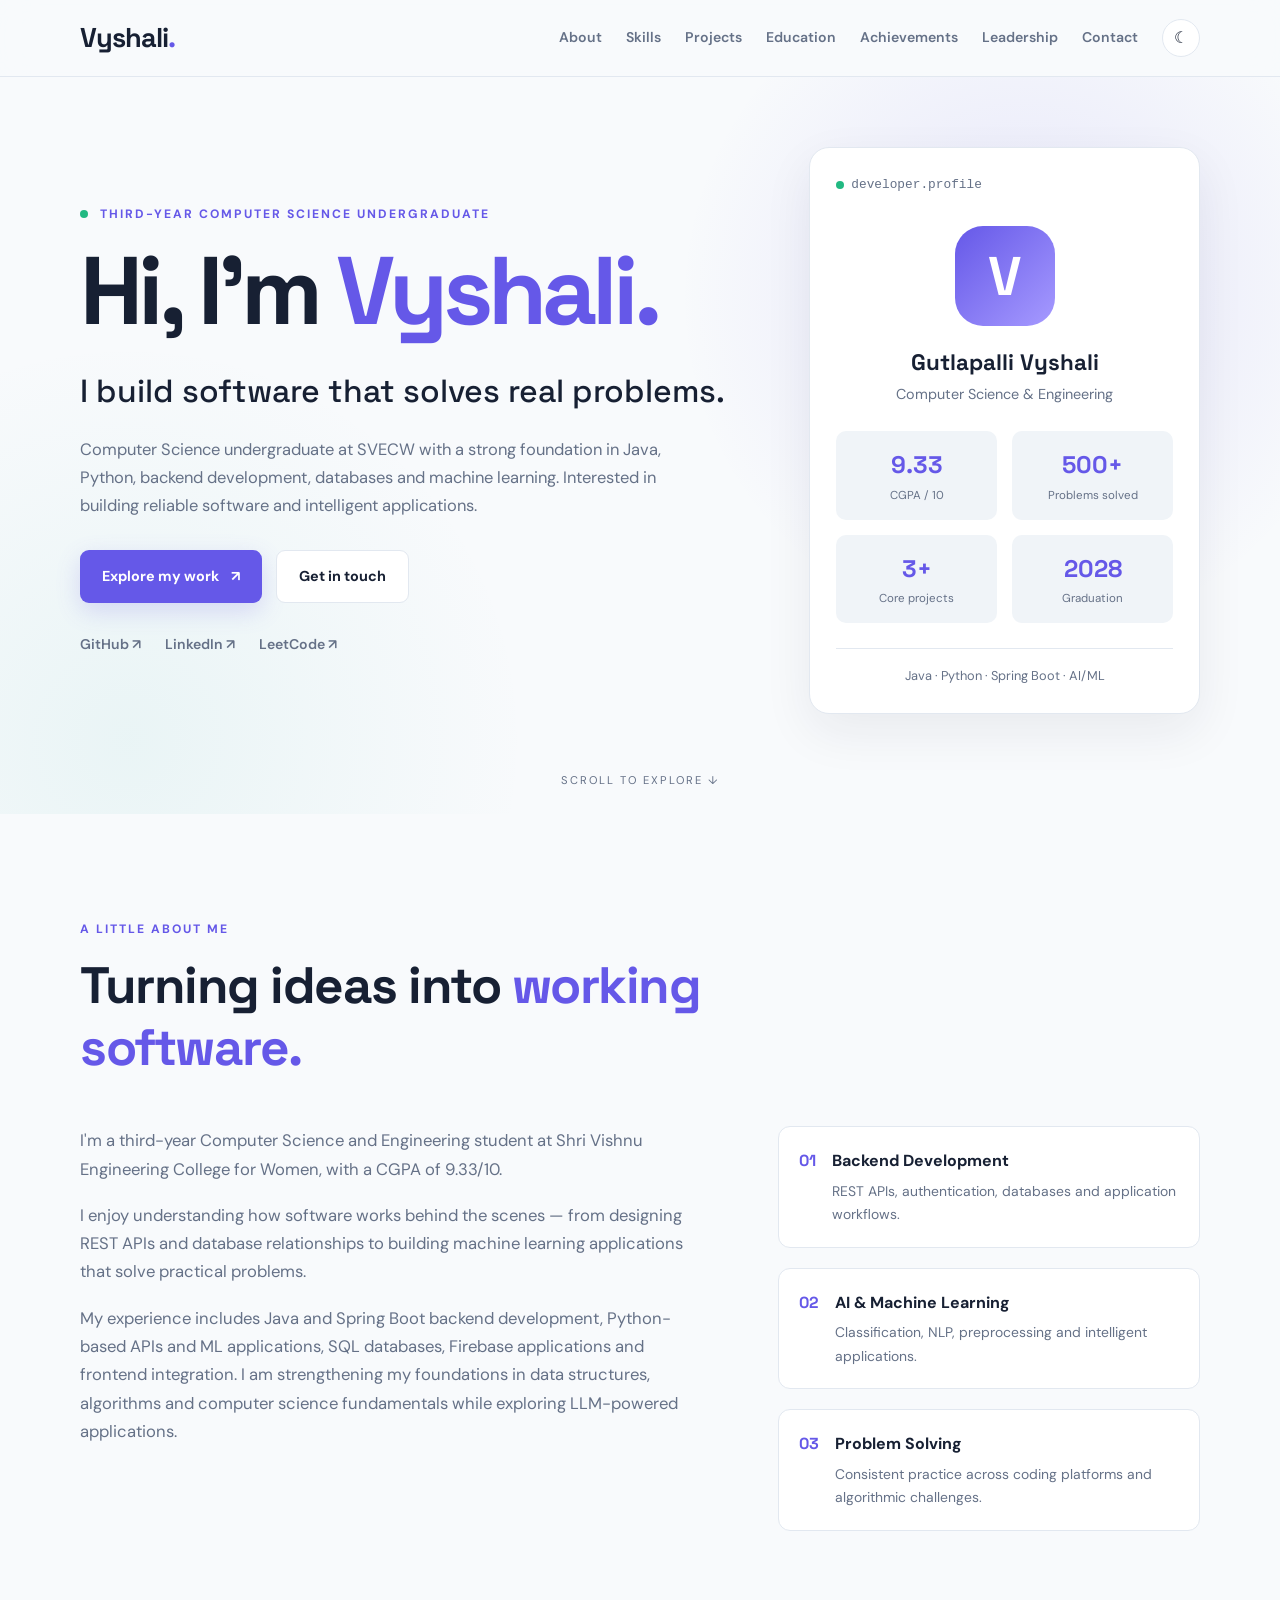
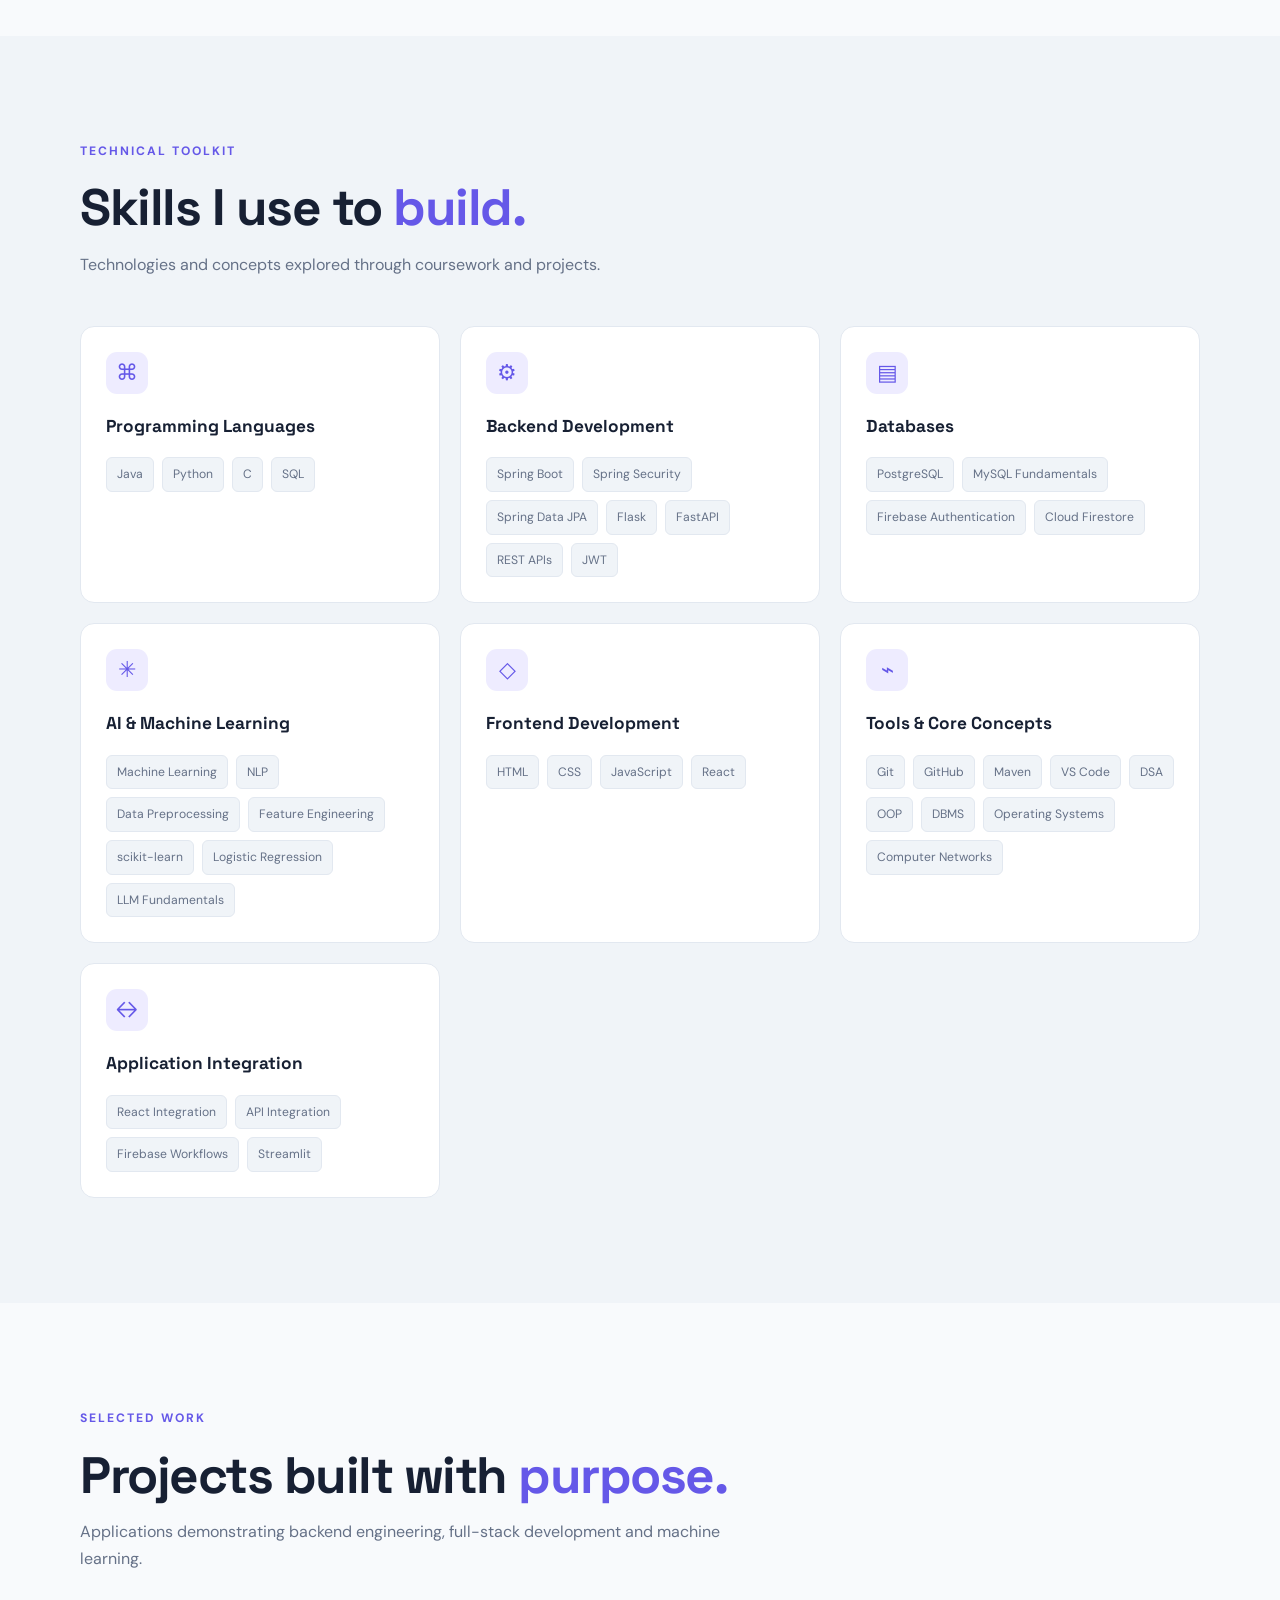
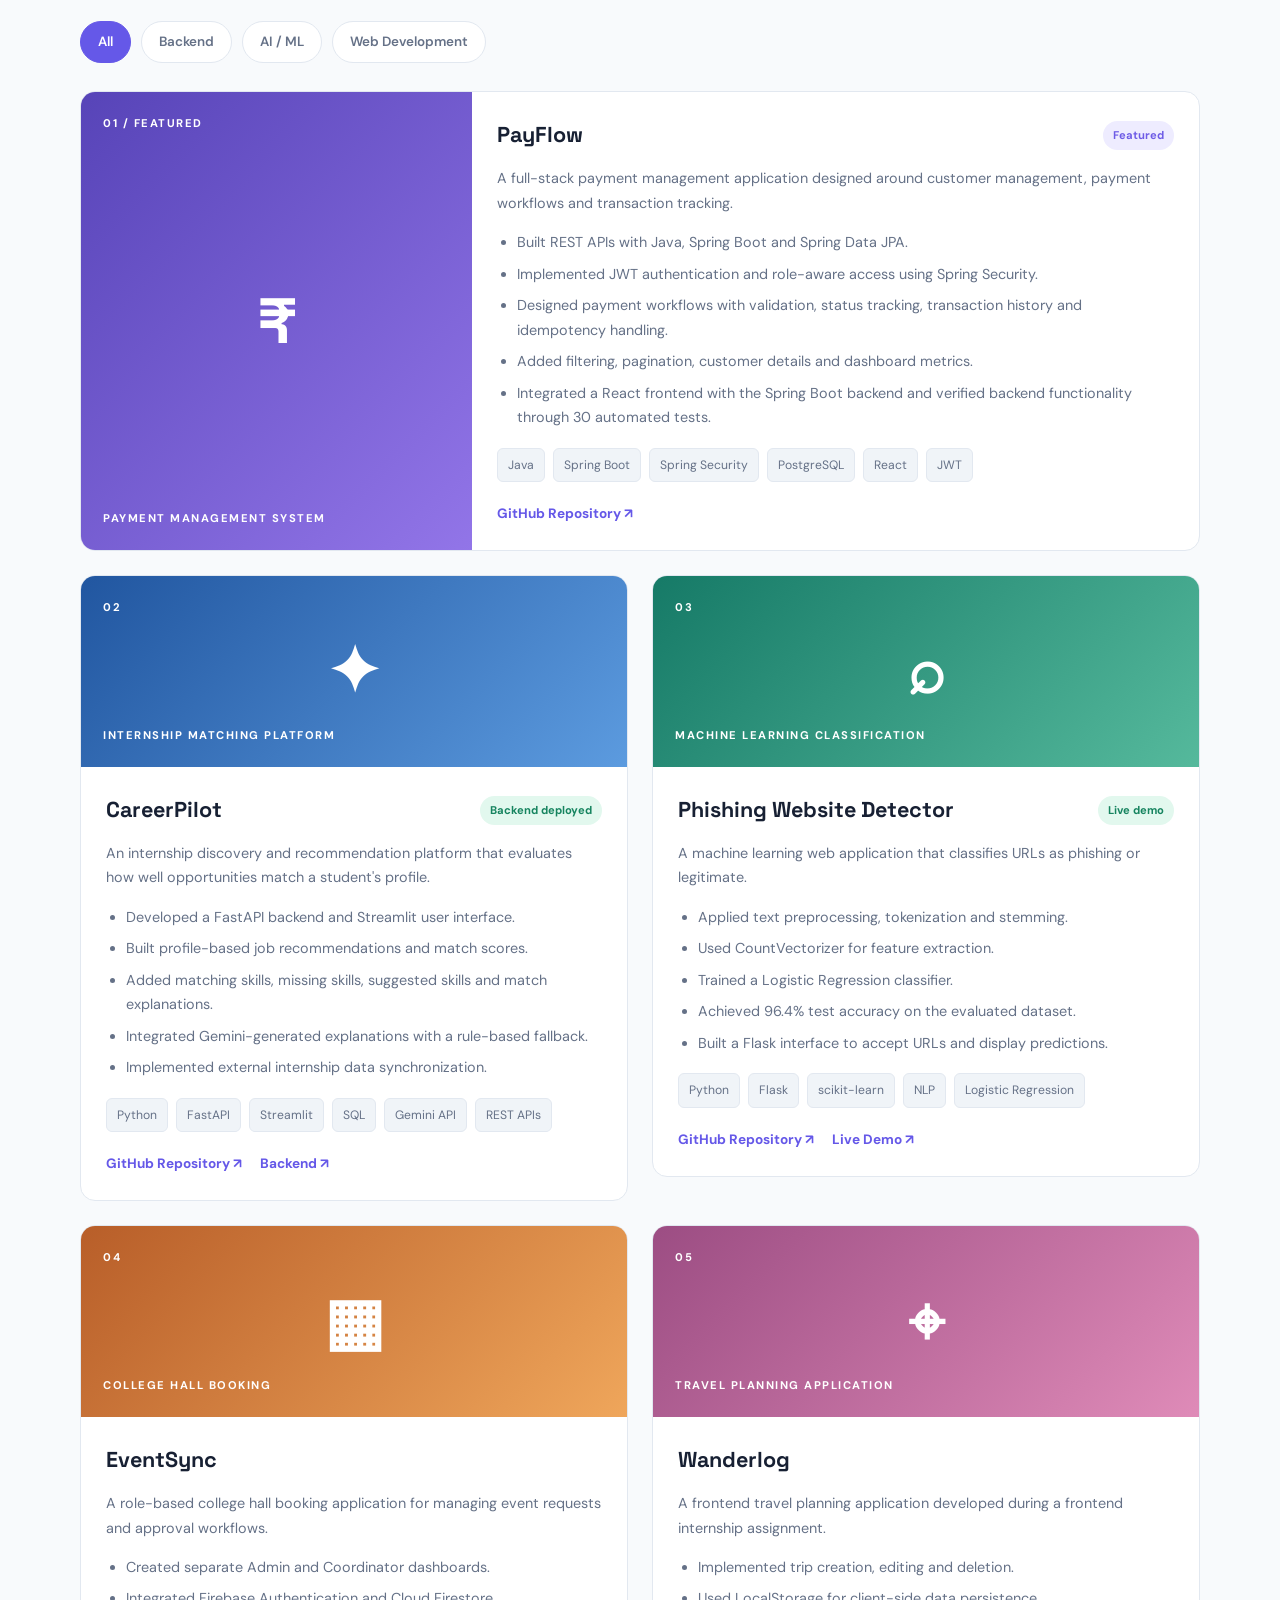
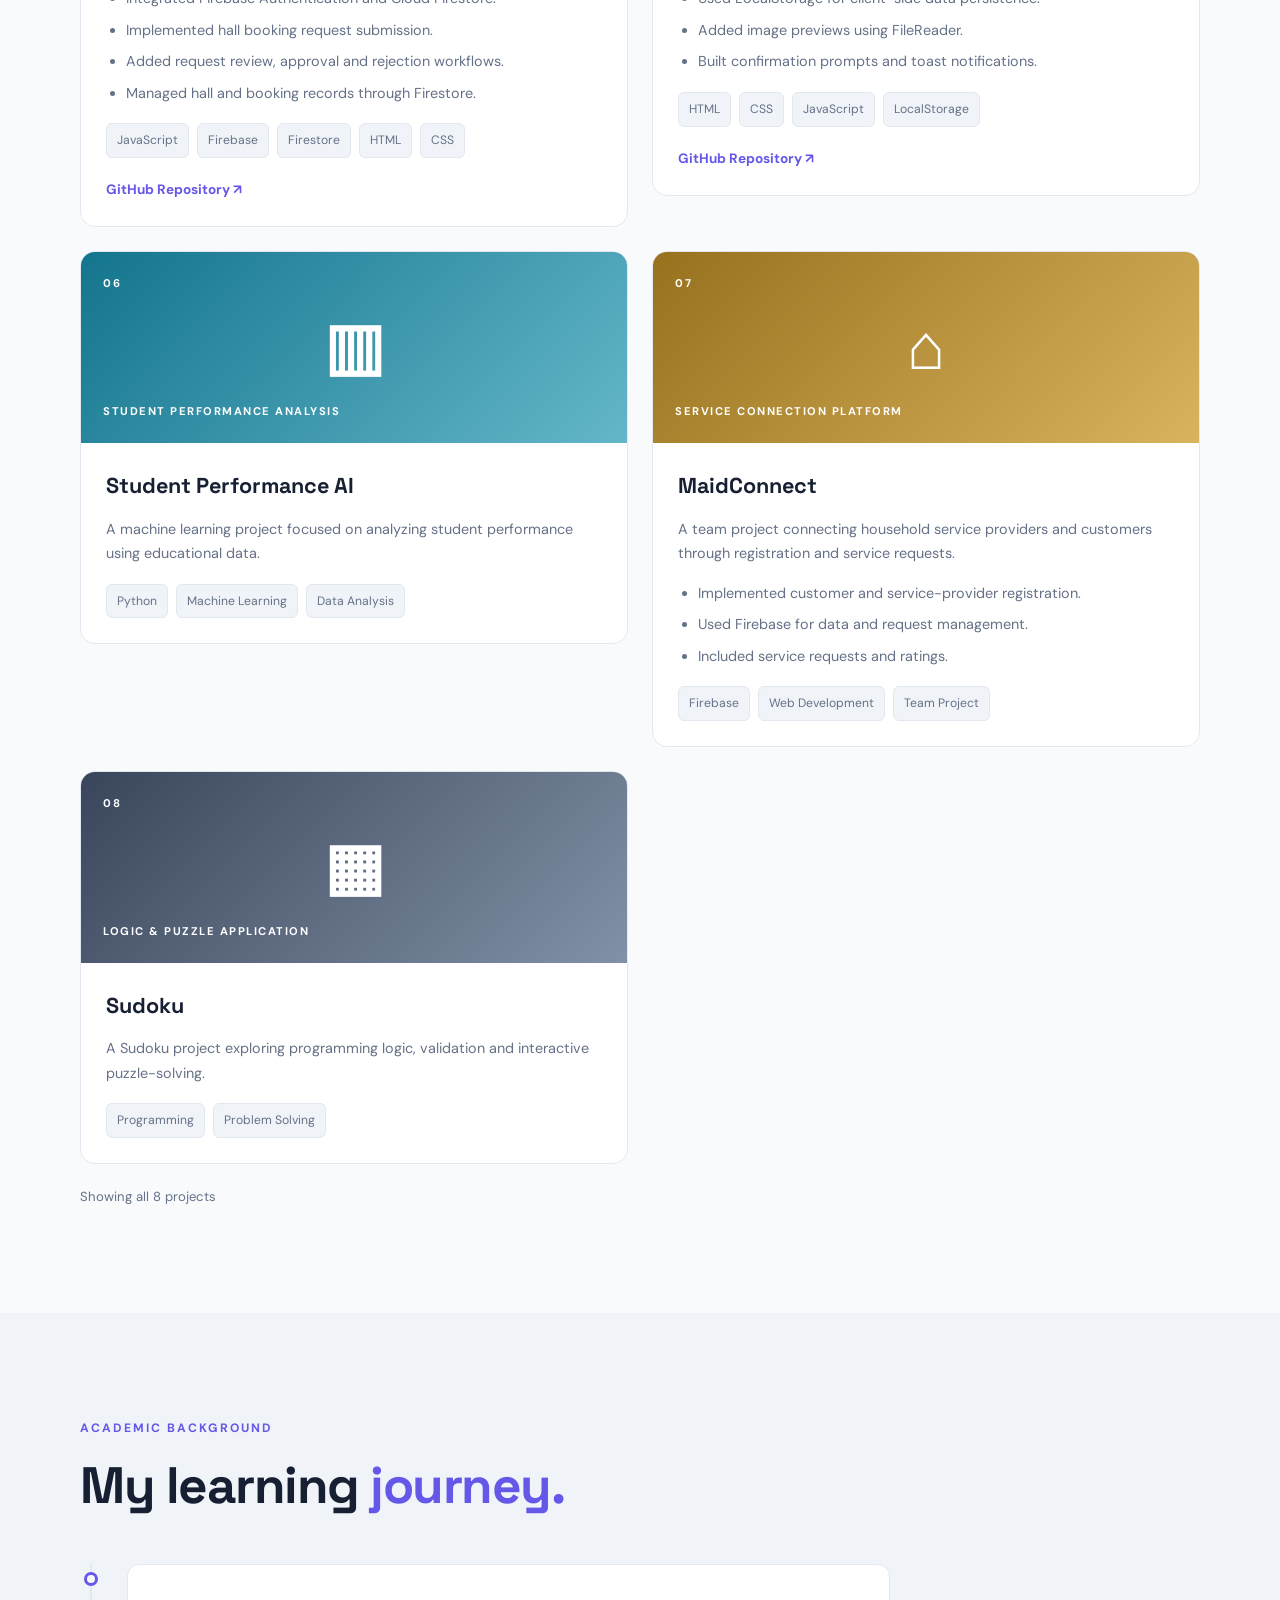
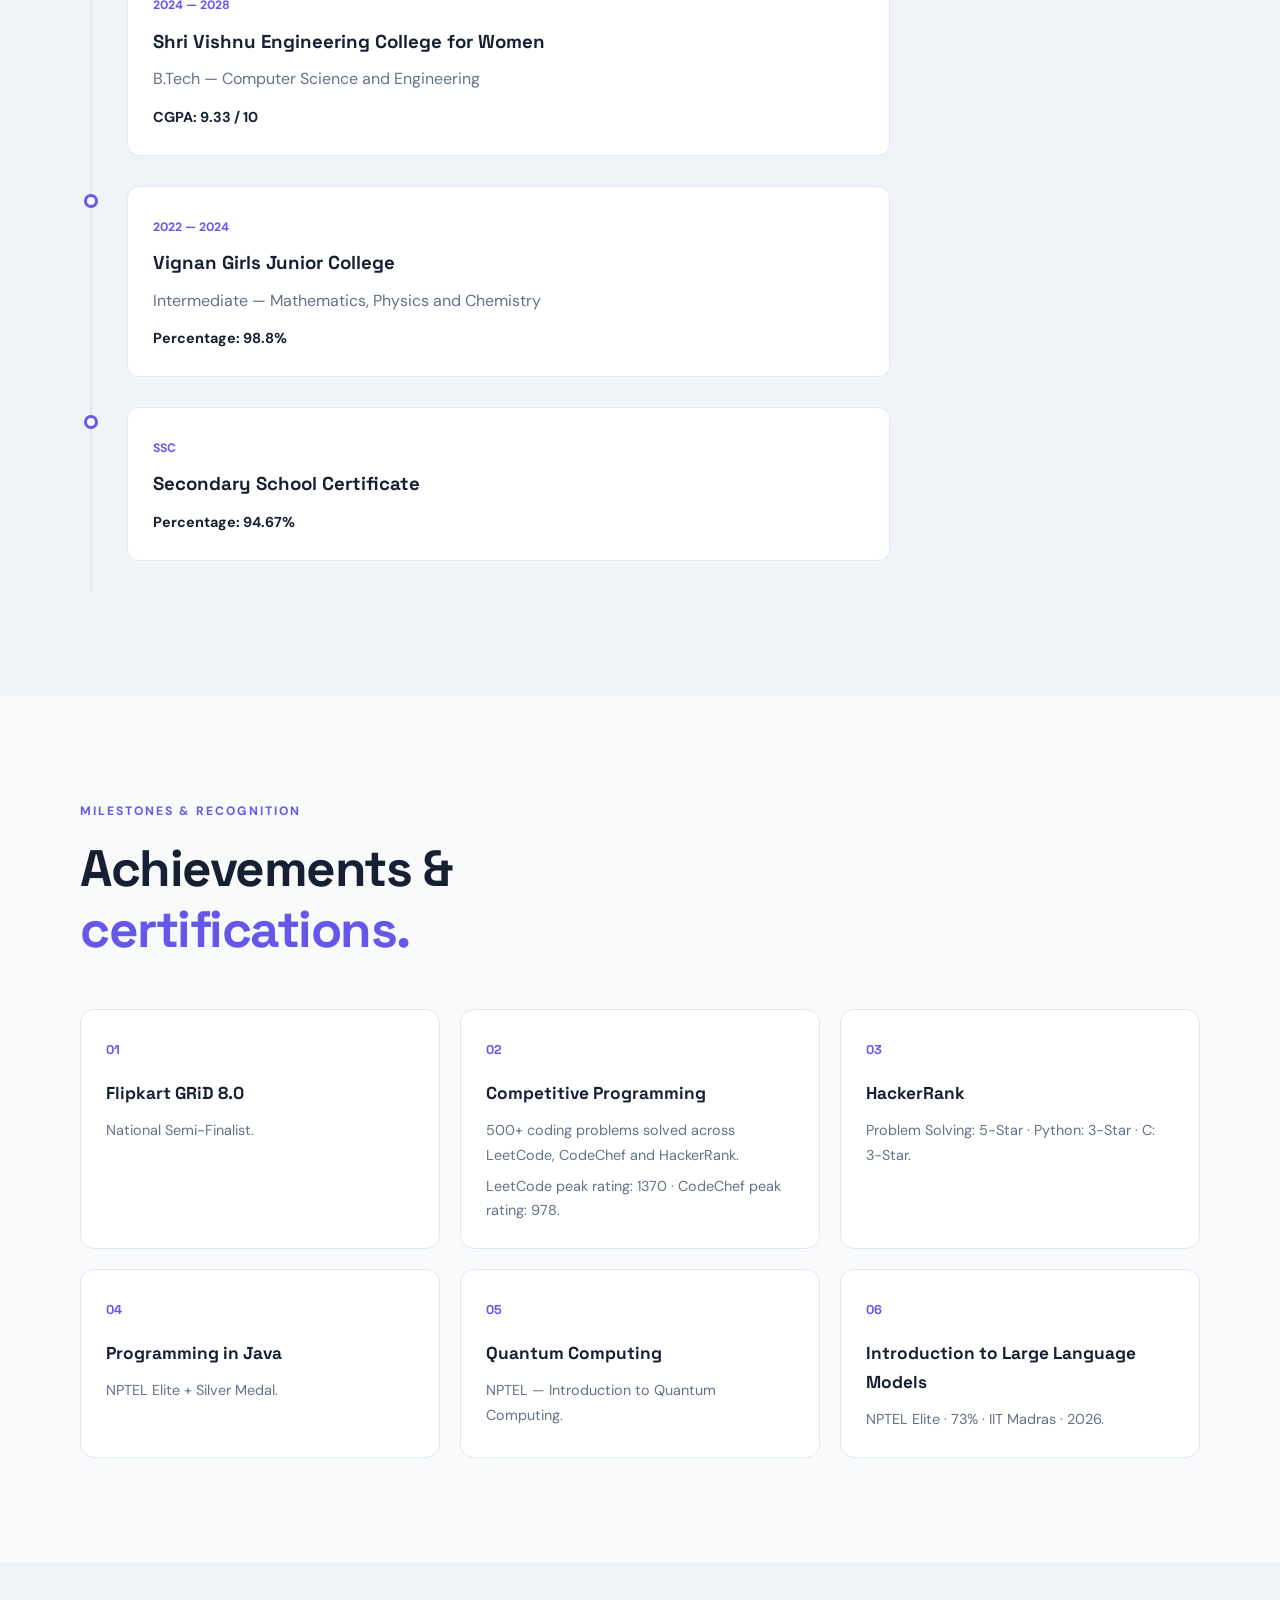
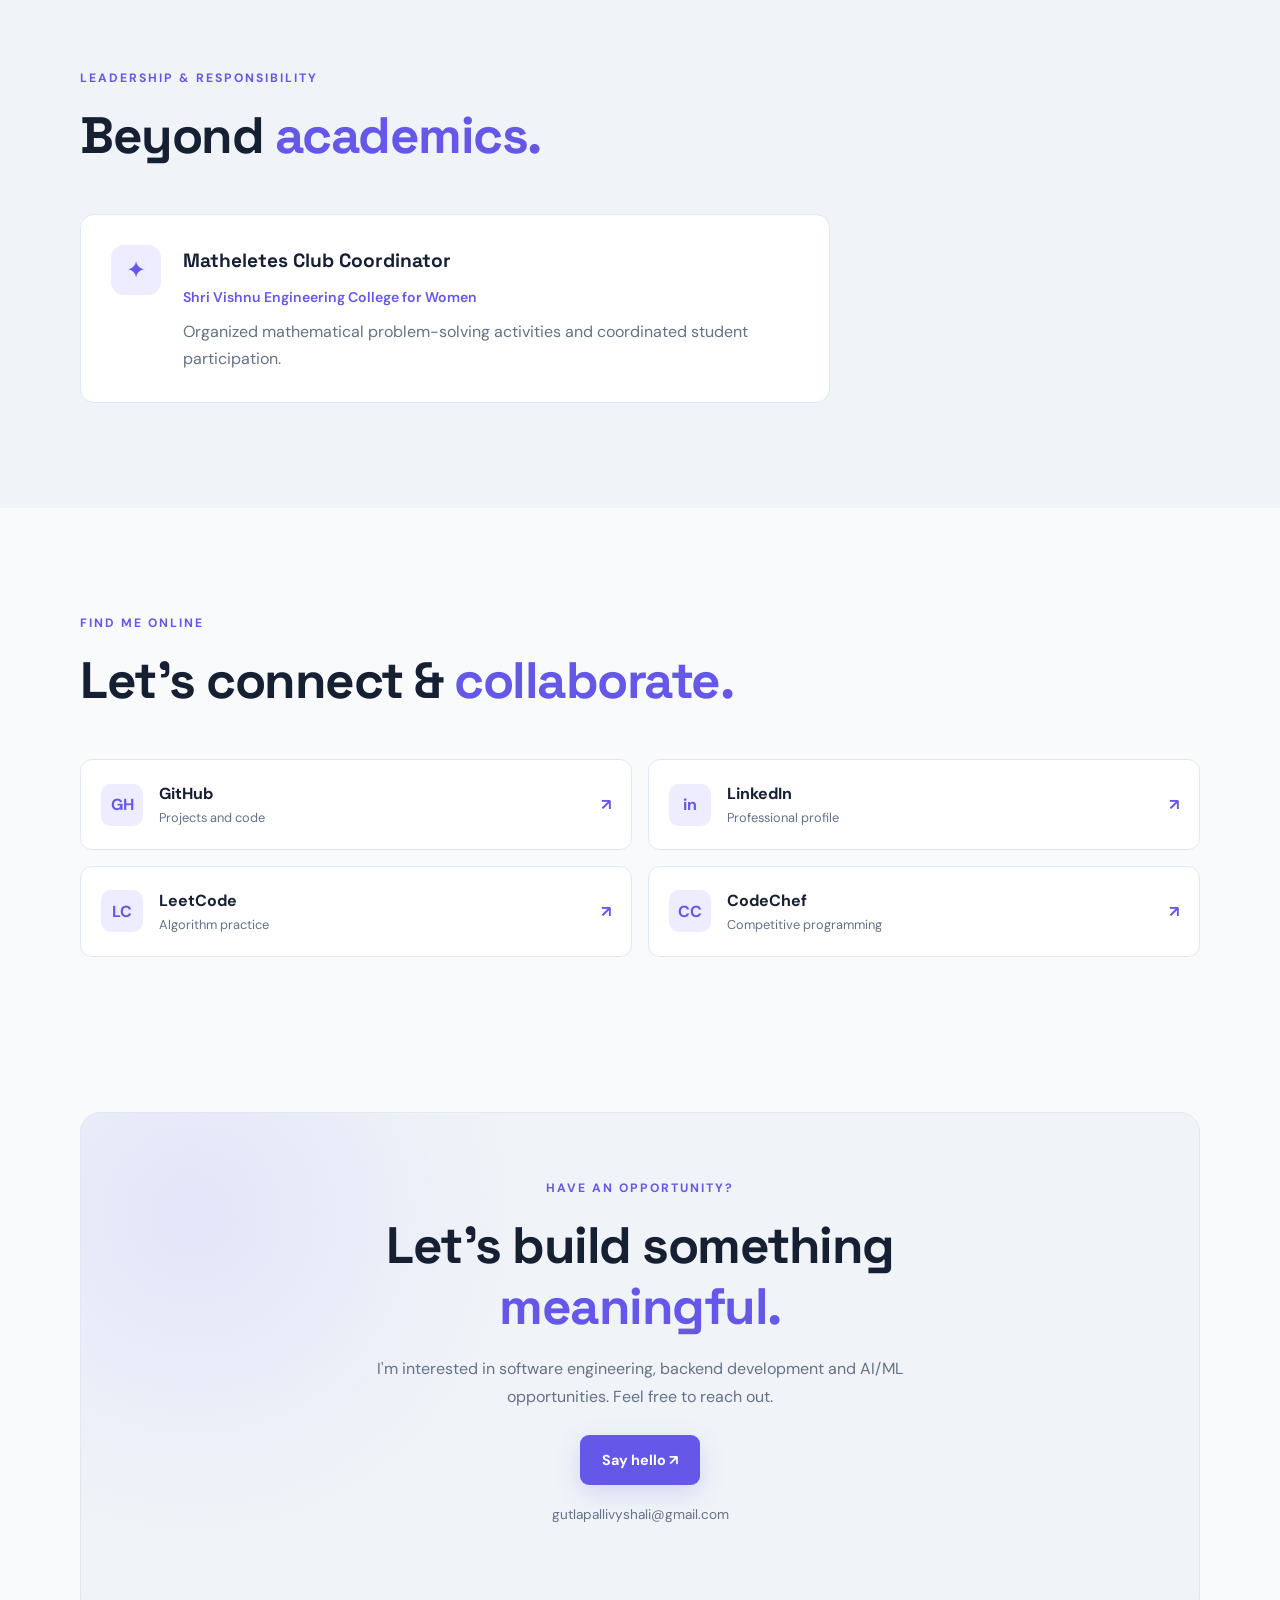
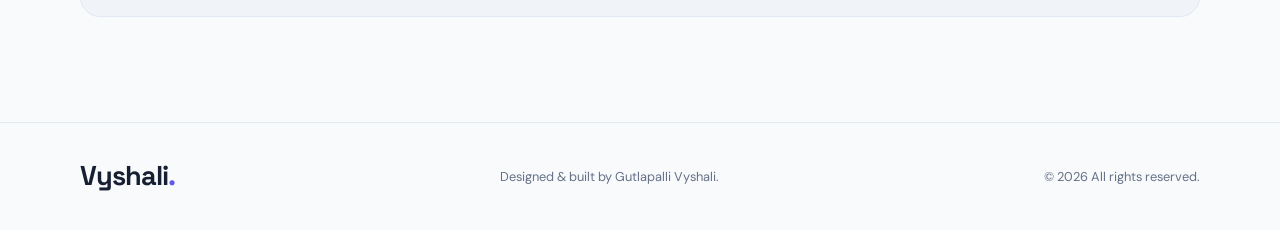
==== commit 09805bac: "Publish updated portfolio" ====
--- a/index.html
+++ b/index.html
@@ -1,31 +1,24 @@
+
 <!DOCTYPE html>
 <html lang="en">
 <head>
   <meta charset="UTF-8">
   <meta name="viewport" content="width=device-width, initial-scale=1.0">
-  <meta name="theme-color" content="#f7faf7">
-  <meta name="description" content="Portfolio of Gutlapalli Vyshali, a Computer Science student interested in software development, machine learning, and building useful applications.">
-  <title>Gutlapalli Vyshali | Developer Portfolio</title>
+  <meta name="description" content="Gutlapalli Vyshali — Computer Science undergraduate, software developer and AI/ML enthusiast. Explore projects, skills and achievements.">
+  <meta name="theme-color" content="#f8fafc">
+  <title>Gutlapalli Vyshali | Software Developer</title>
   <link rel="preconnect" href="https://fonts.googleapis.com">
   <link rel="preconnect" href="https://fonts.gstatic.com" crossorigin>
-  <link href="https://fonts.googleapis.com/css2?family=DM+Sans:wght@400;500;600;700&family=Manrope:wght@400;500;600;700;800&display=swap" rel="stylesheet">
+  <link href="https://fonts.googleapis.com/css2?family=DM+Sans:wght@400;500;600;700&family=Space+Grotesk:wght@400;500;600;700&display=swap" rel="stylesheet">
   <link rel="stylesheet" href="style.css">
-  <script src="script.js" defer></script>
 </head>
-
 <body>
-  <a class="skip-link" href="#main">Skip to content</a>
 
   <header class="site-header">
-    <nav class="navbar container" aria-label="Main navigation">
-      <a class="brand" href="#home" aria-label="Vyshali home">
-        <span class="brand-mark">V</span>
-        <span>Vyshali<span class="brand-dot">.</span></span>
-      </a>
-
-      <button class="menu-toggle" id="menu-toggle"
-        aria-label="Open navigation" aria-expanded="false"
-        aria-controls="nav-links">
+    <nav class="navbar container">
+      <a class="logo" href="#home">Vyshali<span>.</span></a>
+
+      <button class="menu-toggle" id="menu-toggle" aria-label="Open navigation" aria-expanded="false">
         <span></span><span></span><span></span>
       </button>
 
@@ -34,756 +27,564 @@
         <a href="#skills">Skills</a>
         <a href="#projects">Projects</a>
         <a href="#education">Education</a>
-        <a href="#learning">Learning</a>
+        <a href="#achievements">Achievements</a>
+        <a href="#leadership">Leadership</a>
         <a href="#contact">Contact</a>
-        <button class="theme-toggle" id="theme-toggle"
-          type="button" aria-label="Switch to dark theme"
-          title="Toggle light and dark theme">
-          <span id="theme-icon" aria-hidden="true">☾</span>
+        <button class="theme-toggle" id="theme-toggle" aria-label="Toggle theme">
+          <span id="theme-icon">☾</span>
         </button>
       </div>
     </nav>
   </header>
 
-  <main id="main">
+  <main>
     <!-- HERO -->
-    <section class="hero section" id="home">
-      <div class="container hero-grid">
-        <div class="hero-content reveal">
-          <div class="availability">
-            <span class="status-dot"></span>
-            Computer Science Student · Class of 2028
+    <section class="hero" id="home">
+      <div class="container hero-content">
+        <div class="hero-text reveal">
+          <p class="eyebrow"><span class="availability-dot"></span> THIRD-YEAR COMPUTER SCIENCE UNDERGRADUATE</p>
+          <h1>Hi, I'm <span class="accent-text">Vyshali.</span></h1>
+          <h2>I build software that solves real problems.</h2>
+          <p class="hero-description">
+            Computer Science undergraduate at SVECW with a strong foundation
+            in Java, Python, backend development, databases and machine learning.
+            Interested in building reliable software and intelligent applications.
+          </p>
+
+          <div class="hero-actions">
+            <a class="button button-primary" href="#projects">Explore my work <span>↗</span></a>
+            <a class="button button-secondary" href="#contact">Get in touch</a>
           </div>
 
-          <p class="eyebrow">HELLO, I'M</p>
-          <h1>Gutlapalli <span class="accent-text">Vyshali.</span></h1>
-
-          <h2 class="hero-subtitle">
-            Learning, building, and turning ideas into
-            <span class="accent-text">real projects.</span>
-          </h2>
-
-          <p class="hero-description">
-            I'm a Computer Science student who enjoys solving problems
-            and building applications. I'm exploring software development
-            and machine learning while strengthening my programming
-            fundamentals through hands-on projects.
-          </p>
-
-          <div class="hero-actions">
-            <a class="button button-primary" href="#projects">
-              Explore my projects <span aria-hidden="true">↗</span>
-            </a>
-            <a class="button button-secondary" href="#contact">
-              Get in touch
-            </a>
+          <div class="hero-socials">
+            <a href="https://github.com/Gutlapallivyshali" target="_blank" rel="noopener noreferrer">GitHub ↗</a>
+            <a href="https://www.linkedin.com/in/gutlapalli-vyshali-5b50a8327/" target="_blank" rel="noopener noreferrer">LinkedIn ↗</a>
+            <a href="https://leetcode.com/u/vyshali435/" target="_blank" rel="noopener noreferrer">LeetCode ↗</a>
           </div>
-
-          <div class="social-links" aria-label="Professional profiles">
-            <a href="https://github.com/Gutlapallivyshali"
-              target="_blank" rel="noopener noreferrer">GitHub ↗</a>
-            <a href="https://www.linkedin.com/in/gutlapalli-vyshali-5b50a8327/"
-              target="_blank" rel="noopener noreferrer">LinkedIn ↗</a>
-            <a href="https://leetcode.com/u/vyshali435/"
-              target="_blank" rel="noopener noreferrer">LeetCode ↗</a>
+        </div>
+
+        <div class="hero-card reveal">
+          <div class="hero-card-top">
+            <span class="card-dot"></span>
+            <span>developer.profile</span>
           </div>
-        </div>
-
-        <div class="hero-visual reveal" aria-label="Developer introduction card">
-          <div class="visual-glow"></div>
-          <div class="profile-card">
-            <div class="profile-card-top">
-              <span class="window-dot dot-one"></span>
-              <span class="window-dot dot-two"></span>
-              <span class="window-dot dot-three"></span>
-              <span class="card-label">A little about me</span>
-            </div>
-
-            <div class="avatar">GV</div>
-            <p class="profile-greeting">Curious mind. Consistent learner.</p>
-            <h3>Building one project at a time.</h3>
-            <div class="profile-divider"></div>
-
-            <div class="profile-fact">
-              <span class="fact-icon">⌘</span>
-              <div>
-                <strong>Computer Science</strong>
-                <span>Undergraduate · 3rd year</span>
-              </div>
-            </div>
-            <div class="profile-fact">
-              <span class="fact-icon">⌁</span>
-              <div>
-                <strong>Current interests</strong>
-                <span>Software · ML · Problem solving</span>
-              </div>
-            </div>
-
-            <div class="code-snippet">
-              <span class="code-muted">const</span>
-              <span class="code-variable"> mindset</span> =
-              <span class="code-string">"keep learning";</span>
-            </div>
+          <div class="profile-avatar">V</div>
+          <h3>Gutlapalli Vyshali</h3>
+          <p>Computer Science & Engineering</p>
+          <div class="profile-stat-grid">
+            <div><strong>9.33</strong><span>CGPA / 10</span></div>
+            <div><strong>500+</strong><span>Problems solved</span></div>
+            <div><strong>3+</strong><span>Core projects</span></div>
+            <div><strong>2028</strong><span>Graduation</span></div>
           </div>
-          <div class="floating-tag tag-top">Building with purpose ✳</div>
-          <div class="floating-tag tag-bottom">Always learning ↗</div>
-        </div>
-      </div>
-
-      <div class="container hero-bottom">
-        <span>SCROLL TO EXPLORE</span>
-        <span class="scroll-line"></span>
-      </div>
+          <div class="hero-card-footer">Java · Python · Spring Boot · AI/ML</div>
+        </div>
+      </div>
+      <a class="scroll-indicator" href="#about">SCROLL TO EXPLORE ↓</a>
     </section>
 
     <!-- ABOUT -->
-    <section class="section section-soft" id="about">
+    <section class="section" id="about">
       <div class="container">
         <div class="section-heading reveal">
-          <p class="eyebrow">GET TO KNOW ME</p>
-          <h2>A little about <span class="accent-text">my journey.</span></h2>
-          <p>
-            Learning the fundamentals, experimenting with ideas,
-            and growing through practical experience.
-          </p>
-        </div>
-
-        <div class="about-grid">
-          <article class="about-card reveal">
-            <span class="card-symbol">01</span>
-            <h3>Problem solving</h3>
+          <p class="eyebrow">A LITTLE ABOUT ME</p>
+          <h2>Turning ideas into <span class="accent-text">working software.</span></h2>
+        </div>
+
+        <div class="about-layout">
+          <div class="about-main reveal">
             <p>
-              I practice data structures and algorithms to improve my
-              logical thinking, understand patterns, and write clearer code.
+              I'm a third-year Computer Science and Engineering student at
+              Shri Vishnu Engineering College for Women, with a CGPA of 9.33/10.
             </p>
-          </article>
-
-          <article class="about-card reveal">
-            <span class="card-symbol">02</span>
-            <h3>Building projects</h3>
             <p>
-              I learn by creating applications, exploring technologies,
-              and turning concepts from coursework into practical work.
+              I enjoy understanding how software works behind the scenes —
+              from designing REST APIs and database relationships to building
+              machine learning applications that solve practical problems.
             </p>
-          </article>
-
-          <article class="about-card reveal">
-            <span class="card-symbol">03</span>
-            <h3>Growing every day</h3>
             <p>
-              I'm continuing to develop my technical skills and looking
-              for opportunities to learn from teams and real-world challenges.
+              My experience includes Java and Spring Boot backend development,
+              Python-based APIs and ML applications, SQL databases, Firebase
+              applications and frontend integration. I am strengthening my
+              foundations in data structures, algorithms and computer science
+              fundamentals while exploring LLM-powered applications.
             </p>
-          </article>
-        </div>
-      </div>
-    </section>
-    <!-- EDUCATION -->
-<section class="section" id="education">
-  <div class="container">
-    <div class="section-heading reveal">
-      <p class="eyebrow">MY FOUNDATION</p>
-      <h2>Education & <span class="accent-text">learning.</span></h2>
-      <p>My academic journey and achievements.</p>
-    </div>
-
-    <!-- Undergraduate -->
-    <article class="education-card reveal">
-      <div class="education-mark">B.Tech</div>
-      <div class="education-content">
-        <p class="education-period">UNDERGRADUATE · EXPECTED 2028</p>
-        <h3>Shri Vishnu Engineering College for Women</h3>
-        <p class="education-degree">
-          Bachelor’s in Computer Science and Engineering
-        </p>
-        <p class="education-note">
-          Currently pursuing my degree and strengthening my
-          programming, problem-solving, and software development skills.
-        </p>
-      </div>
-      <span class="education-status">Currently studying</span>
-    </article>
-
-    <!-- Intermediate -->
-    <article class="education-card reveal">
-      <div class="education-mark">XII</div>
-      <div class="education-content">
-        <p class="education-period">INTERMEDIATE · CLASS XII</p>
-        <h3>Intermediate Education</h3>
-        <p class="education-degree">
-          Percentage: 98.8%
-        </p>
-      </div>
-    </article>
-
-    <!-- SSC -->
-    <article class="education-card reveal">
-      <div class="education-mark">X</div>
-      <div class="education-content">
-        <p class="education-period">SECONDARY EDUCATION · CLASS X</p>
-        <h3>SSC</h3>
-        <p class="education-degree">
-          Percentage: 94.6%
-        </p>
-      </div>
-    </article>
-  </div>
-</section>
+          </div>
+
+          <div class="about-highlights reveal">
+            <div class="highlight-item">
+              <span class="highlight-number">01</span>
+              <div><h3>Backend Development</h3><p>REST APIs, authentication, databases and application workflows.</p></div>
+            </div>
+            <div class="highlight-item">
+              <span class="highlight-number">02</span>
+              <div><h3>AI & Machine Learning</h3><p>Classification, NLP, preprocessing and intelligent applications.</p></div>
+            </div>
+            <div class="highlight-item">
+              <span class="highlight-number">03</span>
+              <div><h3>Problem Solving</h3><p>Consistent practice across coding platforms and algorithmic challenges.</p></div>
+            </div>
+          </div>
+        </div>
+      </div>
+    </section>
 
     <!-- SKILLS -->
-    <section class="section" id="skills">
+    <section class="section section-soft" id="skills">
       <div class="container">
         <div class="section-heading reveal">
-          <p class="eyebrow">WHAT I WORK WITH</p>
-          <h2>My technical <span class="accent-text">toolkit.</span></h2>
-          <p>
-            Technologies and concepts I've used in coursework,
-            practice, and personal projects.
-          </p>
-        </div>
-
-        <div class="skills-layout">
-          <article class="skill-group reveal">
-            <div class="skill-heading">
-              <span class="skill-icon">⌨</span>
-              <h3>Programming</h3>
-            </div>
+          <p class="eyebrow">TECHNICAL TOOLKIT</p>
+          <h2>Skills I use to <span class="accent-text">build.</span></h2>
+          <p>Technologies and concepts explored through coursework and projects.</p>
+        </div>
+
+        <div class="skills-grid">
+          <article class="skill-card reveal">
+            <div class="skill-icon">⌘</div>
+            <h3>Programming Languages</h3>
             <div class="tag-list">
-              <span>Java</span><span>Python</span><span>C</span>
-              
-            </div>
-          </article>
-
-          <article class="skill-group reveal">
-            <div class="skill-heading">
-              <span class="skill-icon">◇</span>
-              <h3>Web development</h3>
-            </div>
+              <span>Java</span><span>Python</span><span>C</span><span>SQL</span>
+            </div>
+          </article>
+
+          <article class="skill-card reveal">
+            <div class="skill-icon">⚙</div>
+            <h3>Backend Development</h3>
             <div class="tag-list">
-              <span>HTML</span><span>CSS</span><span>JavaScript</span>
-              
-            </div>
-          </article>
-
-          <article class="skill-group reveal">
-            <div class="skill-heading">
-              <span class="skill-icon">⌁</span>
-              <h3>Machine learning</h3>
-            </div>
+              <span>Spring Boot</span><span>Spring Security</span>
+              <span>Spring Data JPA</span><span>Flask</span>
+              <span>FastAPI</span><span>REST APIs</span><span>JWT</span>
+            </div>
+          </article>
+
+          <article class="skill-card reveal">
+            <div class="skill-icon">▤</div>
+            <h3>Databases</h3>
             <div class="tag-list">
-              <span>Scikit-learn</span><span>PyTorch</span>
-              <span>Classification</span><span>Data preprocessing</span>
-            </div>
-          </article>
-
-          <article class="skill-group reveal">
-            <div class="skill-heading">
-              <span class="skill-icon">▤</span>
-              <h3>Core concepts & tools</h3>
-            </div>
+              <span>PostgreSQL</span><span>MySQL Fundamentals</span>
+              <span>Firebase Authentication</span><span>Cloud Firestore</span>
+            </div>
+          </article>
+
+          <article class="skill-card reveal">
+            <div class="skill-icon">✳</div>
+            <h3>AI & Machine Learning</h3>
             <div class="tag-list">
-              <span>Data Structures</span><span>OOP</span><span>DBMS</span>
-              <span>Operating Systems</span><span>Git</span><span>GitHub</span>
-            </div>
-          </article>
-        </div>
-        <p class="skills-note">
-          My toolkit is evolving as I build more projects and gain experience.
-        </p>
-      </div>
-    </section>
-
-    
-<!-- Currently Learning Section -->
-<section id="learning" class="section">
-  <div class="container">
-    <div class="section-heading reveal">
-      <p class="eyebrow">GROWING MY KNOWLEDGE</p>
-      <h2>Currently <span class="accent-text">Learning.</span></h2>
-      <p>
-        Exploring Generative AI concepts and understanding
-        how modern AI systems work.
-      </p>
-    </div>
-
-    <div class="skills-layout">
-
-      <!-- RAG -->
-      <article class="skill-group reveal">
-        <div class="skill-heading">
-          <span class="skill-icon">⌕</span>
-          <h3>Retrieval-Augmented Generation (RAG)</h3>
-        </div>
-        <p>
-          Learning how information retrieval and large language
-          models work together to generate answers grounded in
-          relevant documents.
-        </p>
-        <div class="tag-list">
-          <span>Semantic Search</span>
-          <span>Hybrid Search</span>
-          <span>Chunking</span>
-          <span>Reranking</span>
-          <span>RAG Evaluation</span>
-        </div>
-      </article>
-
-      <!-- LLMs -->
-      <article class="skill-group reveal">
-        <div class="skill-heading">
-          <span class="skill-icon">✳</span>
-          <h3>Large Language Models (LLMs)</h3>
-        </div>
-        <p>
-          Studying the fundamentals of language models, how
-          Transformers process text, and how models are trained
-          and used to generate responses.
-        </p>
-        <div class="tag-list">
-          <span>Transformer Architecture</span>
-          <span>Attention Mechanism</span>
-          <span>Tokenization</span>
-          <span>Pretraining & Fine-tuning</span>
-          <span>LLM Evaluation</span>
-        </div>
-      </article>
-
-    </div>
-  </div>
-</section>
-
-
+              <span>Machine Learning</span><span>NLP</span>
+              <span>Data Preprocessing</span><span>Feature Engineering</span>
+              <span>scikit-learn</span><span>Logistic Regression</span>
+              <span>LLM Fundamentals</span>
+            </div>
+          </article>
+
+          <article class="skill-card reveal">
+            <div class="skill-icon">◇</div>
+            <h3>Frontend Development</h3>
+            <div class="tag-list">
+              <span>HTML</span><span>CSS</span><span>JavaScript</span><span>React</span>
+            </div>
+          </article>
+
+          <article class="skill-card reveal">
+            <div class="skill-icon">⌁</div>
+            <h3>Tools & Core Concepts</h3>
+            <div class="tag-list">
+              <span>Git</span><span>GitHub</span><span>Maven</span><span>VS Code</span>
+              <span>DSA</span><span>OOP</span><span>DBMS</span>
+              <span>Operating Systems</span><span>Computer Networks</span>
+            </div>
+          </article>
+
+          <article class="skill-card reveal">
+            <div class="skill-icon">↔</div>
+            <h3>Application Integration</h3>
+            <div class="tag-list">
+              <span>React Integration</span><span>API Integration</span>
+              <span>Firebase Workflows</span><span>Streamlit</span>
+            </div>
+          </article>
+        </div>
+      </div>
+    </section>
 
     <!-- PROJECTS -->
-    <section class="section section-soft" id="projects">
+    <section class="section" id="projects">
       <div class="container">
         <div class="section-heading reveal">
-          <p class="eyebrow">SELECTED WORK & EXPERIMENTS</p>
-          <h2>Projects I've <span class="accent-text">worked on.</span></h2>
-          <p>
-            A collection of web applications, programming projects,
-            and machine-learning experiments. Explore the repositories
-            to see the implementation.
-          </p>
-        </div>
-
-        <div class="project-toolbar reveal">
-          <div class="project-filters" role="group" aria-label="Filter projects">
-            <button class="filter-button active" data-filter="all" aria-pressed="true">All projects</button>
-            <button class="filter-button" data-filter="web" aria-pressed="false">Web</button>
-            <button class="filter-button" data-filter="ml" aria-pressed="false">AI / ML</button>
-            <button class="filter-button" data-filter="java" aria-pressed="false">Java</button>
-            <button class="filter-button" data-filter="python" aria-pressed="false">Python</button>
-          </div>
-          <span class="project-count" id="project-count">13 projects</span>
+          <p class="eyebrow">SELECTED WORK</p>
+          <h2>Projects built with <span class="accent-text">purpose.</span></h2>
+          <p>Applications demonstrating backend engineering, full-stack development and machine learning.</p>
+        </div>
+
+        <div class="project-filters reveal">
+          <button class="filter-button active" data-filter="all">All</button>
+          <button class="filter-button" data-filter="backend">Backend</button>
+          <button class="filter-button" data-filter="ai">AI / ML</button>
+          <button class="filter-button" data-filter="web">Web Development</button>
         </div>
 
         <div class="projects-grid" id="projects-grid">
 
-          <!-- 1. PHISHING DETECTOR -->
-          <article class="project-card project-featured reveal" data-category="ml python web">
-            <div class="project-visual visual-cyber">
+          <!-- PAYFLOW -->
+          <article class="project-card project-featured reveal" data-category="backend web">
+            <div class="project-visual visual-purple">
               <span class="project-number">01 / FEATURED</span>
-              <div class="visual-icon">⌁</div>
-              <span class="visual-caption">CYBERSECURITY · MACHINE LEARNING</span>
+              <div class="visual-icon">₹</div>
+              <span class="visual-caption">PAYMENT MANAGEMENT SYSTEM</span>
+            </div>
+            <div class="project-body">
+              <div class="project-title-row">
+                <h3>PayFlow</h3>
+                <span class="status status-featured">Featured</span>
+              </div>
+              <p>
+                A full-stack payment management application designed around
+                customer management, payment workflows and transaction tracking.
+              </p>
+              <ul class="project-points">
+                <li>Built REST APIs with Java, Spring Boot and Spring Data JPA.</li>
+                <li>Implemented JWT authentication and role-aware access using Spring Security.</li>
+                <li>Designed payment workflows with validation, status tracking, transaction history and idempotency handling.</li>
+                <li>Added filtering, pagination, customer details and dashboard metrics.</li>
+                <li>Integrated a React frontend with the Spring Boot backend and verified backend functionality through 30 automated tests.</li>
+              </ul>
+              <div class="project-tags">
+                <span>Java</span><span>Spring Boot</span><span>Spring Security</span>
+                <span>PostgreSQL</span><span>React</span><span>JWT</span>
+              </div>
+              <div class="project-links">
+                <a href="https://github.com/Gutlapallivyshali/PayFlow" target="_blank" rel="noopener noreferrer">GitHub Repository ↗</a>
+              </div>
+            </div>
+          </article>
+
+          <!-- CAREERPILOT -->
+          <article class="project-card reveal" data-category="backend ai web">
+            <div class="project-visual visual-blue">
+              <span class="project-number">02</span>
+              <div class="visual-icon">✦</div>
+              <span class="visual-caption">INTERNSHIP MATCHING PLATFORM</span>
+            </div>
+            <div class="project-body">
+              <div class="project-title-row">
+                <h3>CareerPilot</h3>
+                <span class="status status-live">Backend deployed</span>
+              </div>
+              <p>
+                An internship discovery and recommendation platform that
+                evaluates how well opportunities match a student's profile.
+              </p>
+              <ul class="project-points">
+                <li>Developed a FastAPI backend and Streamlit user interface.</li>
+                <li>Built profile-based job recommendations and match scores.</li>
+                <li>Added matching skills, missing skills, suggested skills and match explanations.</li>
+                <li>Integrated Gemini-generated explanations with a rule-based fallback.</li>
+                <li>Implemented external internship data synchronization.</li>
+              </ul>
+              <div class="project-tags">
+                <span>Python</span><span>FastAPI</span><span>Streamlit</span>
+                <span>SQL</span><span>Gemini API</span><span>REST APIs</span>
+              </div>
+              <div class="project-links">
+                <a href="https://github.com/Gutlapallivyshali/CareerPilot" target="_blank" rel="noopener noreferrer">GitHub Repository ↗</a>
+                <a href="https://careerpilot-backend-4n5p.onrender.com" target="_blank" rel="noopener noreferrer">Backend ↗</a>
+              </div>
+            </div>
+          </article>
+
+          <!-- PHISHING DETECTOR -->
+          <article class="project-card reveal" data-category="ai backend">
+            <div class="project-visual visual-green">
+              <span class="project-number">03</span>
+              <div class="visual-icon">⌕</div>
+              <span class="visual-caption">MACHINE LEARNING CLASSIFICATION</span>
             </div>
             <div class="project-body">
               <div class="project-title-row">
                 <h3>Phishing Website Detector</h3>
-                <span class="status status-complete">Live demo</span>
-              </div>
-              <p>
-                A machine-learning web application that classifies URLs
-                as legitimate or phishing to help identify potentially
-                fraudulent links.
-              </p>
-              <div class="project-tags">
-                <span>Python</span><span>Flask</span><span>Scikit-learn</span>
+                <span class="status status-live">Live demo</span>
+              </div>
+              <p>
+                A machine learning web application that classifies URLs
+                as phishing or legitimate.
+              </p>
+              <ul class="project-points">
+                <li>Applied text preprocessing, tokenization and stemming.</li>
+                <li>Used CountVectorizer for feature extraction.</li>
+                <li>Trained a Logistic Regression classifier.</li>
+                <li>Achieved 96.4% test accuracy on the evaluated dataset.</li>
+                <li>Built a Flask interface to accept URLs and display predictions.</li>
+              </ul>
+              <div class="project-tags">
+                <span>Python</span><span>Flask</span><span>scikit-learn</span>
+                <span>NLP</span><span>Logistic Regression</span>
               </div>
               <div class="project-links">
-                <a href="https://github.com/Gutlapallivyshali/phishing-website-detector"
-                   target="_blank" rel="noopener noreferrer">GitHub repository ↗</a>
-                <a class="demo-link" href="https://phishing-website-detector-13pm.onrender.com"
-                   target="_blank" rel="noopener noreferrer">Live demo ↗</a>
-              </div>
-            </div>
-          </article>
-
-          <!-- 2. EVENTSYNC -->
-          <article class="project-card project-featured reveal" data-category="web">
-            <div class="project-visual visual-event">
-              <span class="project-number">02 / FEATURED</span>
+                <a href="https://github.com/Gutlapallivyshali/phishing-website-detector" target="_blank" rel="noopener noreferrer">GitHub Repository ↗</a>
+                <a href="https://phishing-website-detector-13pm.onrender.com/" target="_blank" rel="noopener noreferrer">Live Demo ↗</a>
+              </div>
+            </div>
+          </article>
+
+          <!-- EVENTSYNC -->
+          <article class="project-card reveal" data-category="web">
+            <div class="project-visual visual-orange">
+              <span class="project-number">04</span>
               <div class="visual-icon">▦</div>
-              <span class="visual-caption">EVENTS · HALL MANAGEMENT</span>
+              <span class="visual-caption">COLLEGE HALL BOOKING</span>
             </div>
             <div class="project-body">
               <div class="project-title-row">
                 <h3>EventSync</h3>
-                <span class="status status-complete">Live demo</span>
-              </div>
-              <p>
-                A college event and hall management website where
-                coordinators can submit hall booking requests and
-                administrators can manage halls and review requests.
-              </p>
-              <div class="project-tags">
-                <span>HTML</span><span>CSS</span><span>JavaScript</span><span>Firebase</span>
+              </div>
+              <p>
+                A role-based college hall booking application for managing
+                event requests and approval workflows.
+              </p>
+              <ul class="project-points">
+                <li>Created separate Admin and Coordinator dashboards.</li>
+                <li>Integrated Firebase Authentication and Cloud Firestore.</li>
+                <li>Implemented hall booking request submission.</li>
+                <li>Added request review, approval and rejection workflows.</li>
+                <li>Managed hall and booking records through Firestore.</li>
+              </ul>
+              <div class="project-tags">
+                <span>JavaScript</span><span>Firebase</span>
+                <span>Firestore</span><span>HTML</span><span>CSS</span>
               </div>
               <div class="project-links">
-                <a href="https://github.com/Gutlapallivyshali/EventSync"
-                   target="_blank" rel="noopener noreferrer">GitHub repository ↗</a>
-                <a class="demo-link" href="https://gutlapallivyshali.github.io/EventSync/"
-                   target="_blank" rel="noopener noreferrer">Live demo ↗</a>
-              </div>
-            </div>
-          </article>
-
-          <!-- 3. SHRIMP DISEASE -->
-          <article class="project-card reveal" data-category="ml python">
-            <div class="project-visual visual-shrimp">
-              <span class="project-number">03 / RESEARCH PROJECT</span>
-              <div class="visual-icon">⌘</div>
-              <span class="visual-caption">COMPUTER VISION · AQUACULTURE</span>
-            </div>
-            <div class="project-body">
-              <div class="project-title-row">
-                <h3>Shrimp Disease Detection</h3>
-                <span class="status status-progress">In progress</span>
-              </div>
-              <p>
-                An ongoing deep-learning project exploring image-based
-                shrimp disease classification to support aquaculture
-                disease screening and research.
-              </p>
-              <div class="project-tags">
-                <span>Python</span><span>PyTorch</span><span>Deep Learning</span><span>Computer Vision</span>
+                <a href="https://github.com/Gutlapallivyshali/EventSync" target="_blank" rel="noopener noreferrer">GitHub Repository ↗</a>
+              </div>
+            </div>
+          </article>
+
+          <!-- WANDERLOG -->
+          <article class="project-card reveal" data-category="web">
+            <div class="project-visual visual-pink">
+              <span class="project-number">05</span>
+              <div class="visual-icon">⌖</div>
+              <span class="visual-caption">TRAVEL PLANNING APPLICATION</span>
+            </div>
+            <div class="project-body">
+              <div class="project-title-row"><h3>Wanderlog</h3></div>
+              <p>
+                A frontend travel planning application developed during
+                a frontend internship assignment.
+              </p>
+              <ul class="project-points">
+                <li>Implemented trip creation, editing and deletion.</li>
+                <li>Used LocalStorage for client-side data persistence.</li>
+                <li>Added image previews using FileReader.</li>
+                <li>Built confirmation prompts and toast notifications.</li>
+              </ul>
+              <div class="project-tags">
+                <span>HTML</span><span>CSS</span><span>JavaScript</span><span>LocalStorage</span>
               </div>
               <div class="project-links">
-                <a href="https://github.com/Gutlapallivyshali/shrimp-disease-detection"
-                   target="_blank" rel="noopener noreferrer">GitHub repository ↗</a>
-              </div>
-            </div>
-          </article>
-
-          <!-- 4. TASK MANAGER -->
+                <a href="https://github.com/Gutlapallivyshali/wanderlog" target="_blank" rel="noopener noreferrer">GitHub Repository ↗</a>
+              </div>
+            </div>
+          </article>
+
+          <!-- STUDENT PERFORMANCE AI -->
+          <article class="project-card reveal" data-category="ai">
+            <div class="project-visual visual-cyan">
+              <span class="project-number">06</span>
+              <div class="visual-icon">▥</div>
+              <span class="visual-caption">STUDENT PERFORMANCE ANALYSIS</span>
+            </div>
+            <div class="project-body">
+              <div class="project-title-row"><h3>Student Performance AI</h3></div>
+              <p>
+                A machine learning project focused on analyzing student
+                performance using educational data.
+              </p>
+              <div class="project-tags">
+                <span>Python</span><span>Machine Learning</span><span>Data Analysis</span>
+              </div>
+            </div>
+          </article>
+
+          <!-- MAIDCONNECT -->
           <article class="project-card reveal" data-category="web">
-            <div class="project-visual visual-task">
-              <span class="project-number">04 / WEB DEVELOPMENT</span>
-              <div class="visual-icon">✓</div>
-              <span class="visual-caption">PRODUCTIVITY · CRUD</span>
-            </div>
-            <div class="project-body">
-              <div class="project-title-row">
-                <h3>Task Manager</h3>
-              </div>
-            
-<p>
-  An AI-assisted task management project created to explore
-  application development, task organization, and CRUD operations.
-  Currently learning the implementation and underlying concepts.
-</p>
-
-<div class="project-tags">
-  <span>AI-assisted development</span>
-  <span>Task Management</span>
-  <span>CRUD Concepts</span>
-</div>
-              <div class="project-links">
-                <a href="https://github.com/Gutlapallivyshali/task-manager"
-                   target="_blank" rel="noopener noreferrer">GitHub repository ↗</a>
-              </div>
-            </div>
-          </article>
-
-          <!-- 5. STUDENT PERFORMANCE AI -->
-          <article class="project-card reveal" data-category="ml python">
-            <div class="project-visual visual-student">
-              <span class="project-number">05 / MACHINE LEARNING</span>
-              <div class="visual-icon">⌁</div>
-              <span class="visual-caption">EDUCATION · CLASSIFICATION</span>
-            </div>
-            <div class="project-body">
-              <div class="project-title-row">
-                <h3>Student Performance AI</h3>
-              </div>
-              <p>
-                A beginner machine-learning project using a Decision Tree
-                classifier to predict student pass/fail outcomes from
-                the data used by the project.
-              </p>
-              <div class="project-tags">
-                <span>Python</span><span>Machine Learning</span><span>Decision Tree</span>
-              </div>
-              <div class="project-links">
-                <a href="https://github.com/Gutlapallivyshali/Student-Performance-AI"
-                   target="_blank" rel="noopener noreferrer">GitHub repository ↗</a>
-              </div>
-            </div>
-          </article>
-
-          <!-- 6. WANDERLOG -->
+            <div class="project-visual visual-yellow">
+              <span class="project-number">07</span>
+              <div class="visual-icon">⌂</div>
+              <span class="visual-caption">SERVICE CONNECTION PLATFORM</span>
+            </div>
+            <div class="project-body">
+              <div class="project-title-row"><h3>MaidConnect</h3></div>
+              <p>
+                A team project connecting household service providers
+                and customers through registration and service requests.
+              </p>
+              <ul class="project-points">
+                <li>Implemented customer and service-provider registration.</li>
+                <li>Used Firebase for data and request management.</li>
+                <li>Included service requests and ratings.</li>
+              </ul>
+              <div class="project-tags">
+                <span>Firebase</span><span>Web Development</span><span>Team Project</span>
+              </div>
+            </div>
+          </article>
+
+          <!-- SUDOKU -->
           <article class="project-card reveal" data-category="web">
-            <div class="project-visual visual-travel">
-              <span class="project-number">06 / WEB DEVELOPMENT</span>
-              <div class="visual-icon">⌖</div>
-              <span class="visual-caption">TRAVEL · JOURNAL</span>
-            </div>
-            <div class="project-body">
-              <div class="project-title-row">
-                <h3>Wanderlog</h3>
-              </div>
-              <p>
-                A responsive travel-journal website with a clean interface,
-                semantic HTML, modern CSS, and interactive JavaScript.
-              </p>
-              <div class="project-tags">
-                <span>HTML</span><span>CSS</span><span>JavaScript</span>
-              </div>
-              <div class="project-links">
-                <a href="https://github.com/Gutlapallivyshali/wanderlog"
-                   target="_blank" rel="noopener noreferrer">GitHub repository ↗</a>
-              </div>
-            </div>
-          </article>
-
-          <!-- 7. SMARTFLOW -->
-          <article class="project-card reveal" data-category="web">
-            <div class="project-visual visual-finance">
-              <span class="project-number">07 / WEB DEVELOPMENT</span>
-              <div class="visual-icon">↗</div>
-              <span class="visual-caption">PERSONAL FINANCE · TRACKING</span>
-            </div>
-            <div class="project-body">
-              <div class="project-title-row">
-                <h3>SmartFlow Expense Tracker</h3>
-              </div>
-              <p>
-                A lightweight personal-finance dashboard for tracking
-                income and expenses, with browser local storage for
-                retaining data between visits.
-              </p>
-              <div class="project-tags">
-                <span>HTML</span><span>CSS</span><span>JavaScript</span><span>Local Storage</span>
-              </div>
-              <div class="project-links">
-                <a href="https://github.com/Gutlapallivyshali/SmartFlow-Expense-Tracker"
-                   target="_blank" rel="noopener noreferrer">GitHub repository ↗</a>
-              </div>
-            </div>
-          </article>
-
-          <!-- 8. MAIDCONNECT -->
-          <article class="project-card reveal" data-category="web">
-            <div class="project-visual visual-maid">
-              <span class="project-number">08 / APPLICATION PROJECT</span>
-              <div class="visual-icon">⌂</div>
-              <span class="visual-caption">COMMUNITY · SERVICES</span>
-            </div>
-            <div class="project-body">
-              <div class="project-title-row">
-                <h3>MaidConnect</h3>
-              </div>
-              <p>
-                A platform project designed to connect household workers
-                with families looking for domestic help and create
-                employment opportunities for workers.
-              </p>
-              <div class="project-tags">
-                <span>Web Development</span><span>Application Design</span>
-              </div>
-              <div class="project-links">
-                <a href="https://github.com/Gutlapallivyshali/MaidConnect"
-                   target="_blank" rel="noopener noreferrer">GitHub repository ↗</a>
-              </div>
-            </div>
-          </article>
-
-          <!-- 9. SMART UNDO ENGINE -->
-          <article class="project-card reveal" data-category="python">
-            <div class="project-visual visual-undo">
-              <span class="project-number">09 / PYTHON</span>
-              <div class="visual-icon">↶</div>
-              <span class="visual-caption">DESIGN PATTERNS · UNDO / REDO</span>
-            </div>
-            <div class="project-body">
-              <div class="project-title-row">
-                <h3>Smart Undo Engine</h3>
-              </div>
-              <p>
-                A Python desktop text interface demonstrating undo and
-                redo operations using the Command Pattern and keyboard
-                shortcut support.
-              </p>
-              <div class="project-tags">
-                <span>Python</span><span>Command Pattern</span><span>GUI</span>
-              </div>
-              <div class="project-links">
-                <a href="https://github.com/Gutlapallivyshali/Smart-Undo-Engine-Text-Interface"
-                   target="_blank" rel="noopener noreferrer">GitHub repository ↗</a>
-              </div>
-            </div>
-          </article>
-
-          <!-- 10. SUDOKU -->
-          <article class="project-card reveal" data-category="java">
-            <div class="project-visual visual-sudoku">
-              <span class="project-number">10 / JAVA</span>
-              <div class="sudoku-mini" aria-hidden="true">
-                <span>5</span><span></span><span>2</span>
-                <span></span><span>7</span><span></span>
-                <span>3</span><span></span><span>8</span>
-              </div>
-              <span class="visual-caption">PUZZLE · BACKTRACKING</span>
-            </div>
-            <div class="project-body">
-              <div class="project-title-row">
-                <h3>Sudoku Game</h3>
-              </div>
-              <p>
-                A Java Swing Sudoku application featuring an interactive
-                grid, puzzle generation, difficulty controls, and a
-                backtracking-based solver.
-              </p>
-              <div class="project-tags">
-                <span>Java</span><span>Swing</span><span>Backtracking</span>
-              </div>
-              <div class="project-links">
-                <a href="https://github.com/Gutlapallivyshali/Sudoku-Game-Java-GUI"
-                   target="_blank" rel="noopener noreferrer">GitHub repository ↗</a>
-              </div>
-            </div>
-          </article>
-
-          <!-- 11. SNAKE GAME -->
-          <article class="project-card reveal" data-category="java">
-            <div class="project-visual visual-snake">
-              <span class="project-number">11 / JAVA</span>
+            <div class="project-visual visual-slate">
+              <span class="project-number">08</span>
               <div class="visual-icon">▦</div>
-              <span class="visual-caption">GAME DEVELOPMENT · EVENT HANDLING</span>
-            </div>
-            <div class="project-body">
-              <div class="project-title-row">
-                <h3>Snake Game</h3>
-              </div>
-              <p>
-                A Java Swing game with keyboard-driven movement,
-                collision detection, and timer-based gameplay. The
-                snake body is managed using arrays.
-              </p>
-              <div class="project-tags">
-                <span>Java</span><span>Swing</span><span>Arrays</span>
-              </div>
-              <div class="project-links">
-                <a href="https://github.com/Gutlapallivyshali/SankeGame"
-                   target="_blank" rel="noopener noreferrer">GitHub repository ↗</a>
-              </div>
-            </div>
-          </article>
-
-          <!-- 12. CALCULATOR -->
-          <article class="project-card reveal" data-category="java">
-            <div class="project-visual visual-calculator">
-              <span class="project-number">12 / JAVA</span>
-              <div class="visual-icon">±</div>
-              <span class="visual-caption">DESKTOP APPLICATION · GUI</span>
-            </div>
-            <div class="project-body">
-              <div class="project-title-row">
-                <h3>Java Calculator</h3>
-              </div>
-              <p>
-                A Java Swing calculator with a graphical interface for
-                arithmetic, percentage, sign toggle, delete, and bitwise
-                operations.
-              </p>
-              <div class="project-tags">
-                <span>Java</span><span>Swing</span><span>GUI</span>
-              </div>
-              <div class="project-links">
-                <a href="https://github.com/Gutlapallivyshali/Calculator_Using_Java"
-                   target="_blank" rel="noopener noreferrer">GitHub repository ↗</a>
-              </div>
-            </div>
-          </article>
-
-          <!-- 13. LIBRARY MANAGEMENT -->
-          <article class="project-card reveal" data-category="java">
-            <div class="project-visual visual-library">
-              <span class="project-number">13 / JAVA</span>
-              <div class="visual-icon">▤</div>
-              <span class="visual-caption">DATA MANAGEMENT · ARRAYS</span>
-            </div>
-            <div class="project-body">
-              <div class="project-title-row">
-                <h3>Library Management System</h3>
-              </div>
-              <p>
-                A Java project using arrays to store book details and
-                manage common library operations such as adding,
-                searching, issuing, and returning books.
-              </p>
-              <div class="project-tags">
-                <span>Java</span><span>Arrays</span><span>OOP Fundamentals</span>
-              </div>
-              <div class="project-links">
-                <a href="https://github.com/Gutlapallivyshali/LibraryManagementSystem_using-arrays"
-                   target="_blank" rel="noopener noreferrer">GitHub repository ↗</a>
-              </div>
-            </div>
-          </article>
-
-        </div>
-
-        <p class="projects-footnote">
-          Projects without a live-demo link can be explored through their
-          GitHub repositories. Repository descriptions and implementations
-          may evolve over time.
-        </p>
+              <span class="visual-caption">LOGIC & PUZZLE APPLICATION</span>
+            </div>
+            <div class="project-body">
+              <div class="project-title-row"><h3>Sudoku</h3></div>
+              <p>
+                A Sudoku project exploring programming logic,
+                validation and interactive puzzle-solving.
+              </p>
+              <div class="project-tags">
+                <span>Programming</span><span>Problem Solving</span>
+              </div>
+            </div>
+          </article>
+
+        </div>
+        <p class="project-count" id="project-count" aria-live="polite">Showing all projects</p>
       </div>
     </section>
 
     <!-- EDUCATION -->
-    
+    <section class="section section-soft" id="education">
+      <div class="container">
+        <div class="section-heading reveal">
+          <p class="eyebrow">ACADEMIC BACKGROUND</p>
+          <h2>My learning <span class="accent-text">journey.</span></h2>
+        </div>
+
+        <div class="timeline">
+          <article class="timeline-item reveal">
+            <div class="timeline-marker"></div>
+            <div class="timeline-card">
+              <span class="timeline-date">2024 — 2028</span>
+              <h3>Shri Vishnu Engineering College for Women</h3>
+              <p>B.Tech — Computer Science and Engineering</p>
+              <strong>CGPA: 9.33 / 10</strong>
+            </div>
+          </article>
+
+          <article class="timeline-item reveal">
+            <div class="timeline-marker"></div>
+            <div class="timeline-card">
+              <span class="timeline-date">2022 — 2024</span>
+              <h3>Vignan Girls Junior College</h3>
+              <p>Intermediate — Mathematics, Physics and Chemistry</p>
+              <strong>Percentage: 98.8%</strong>
+            </div>
+          </article>
+
+          <article class="timeline-item reveal">
+            <div class="timeline-marker"></div>
+            <div class="timeline-card">
+              <span class="timeline-date">SSC</span>
+              <h3>Secondary School Certificate</h3>
+              <strong>Percentage: 94.67%</strong>
+            </div>
+          </article>
+        </div>
+      </div>
+    </section>
+
+    <!-- ACHIEVEMENTS -->
+    <section class="section" id="achievements">
+      <div class="container">
+        <div class="section-heading reveal">
+          <p class="eyebrow">MILESTONES & RECOGNITION</p>
+          <h2>Achievements & <span class="accent-text">certifications.</span></h2>
+        </div>
+
+        <div class="achievement-grid">
+          <article class="achievement-card reveal">
+            <span class="achievement-number">01</span>
+            <h3>Flipkart GRiD 8.0</h3>
+            <p>National Semi-Finalist.</p>
+          </article>
+
+          <article class="achievement-card reveal">
+            <span class="achievement-number">02</span>
+            <h3>Competitive Programming</h3>
+            <p>500+ coding problems solved across LeetCode, CodeChef and HackerRank.</p>
+            <p>LeetCode peak rating: 1370 · CodeChef peak rating: 978.</p>
+          </article>
+
+          <article class="achievement-card reveal">
+            <span class="achievement-number">03</span>
+            <h3>HackerRank</h3>
+            <p>Problem Solving: 5-Star · Python: 3-Star · C: 3-Star.</p>
+          </article>
+
+          <article class="achievement-card reveal">
+            <span class="achievement-number">04</span>
+            <h3>Programming in Java</h3>
+            <p>NPTEL Elite + Silver Medal.</p>
+          </article>
+
+          <article class="achievement-card reveal">
+            <span class="achievement-number">05</span>
+            <h3>Quantum Computing</h3>
+            <p>NPTEL — Introduction to Quantum Computing.</p>
+          </article>
+
+          <article class="achievement-card reveal">
+            <span class="achievement-number">06</span>
+            <h3>Introduction to Large Language Models</h3>
+            <p>NPTEL Elite · 73% · IIT Madras · 2026.</p>
+          </article>
+        </div>
+      </div>
+    </section>
+
+    <!-- LEADERSHIP -->
+    <section class="section section-soft" id="leadership">
+      <div class="container">
+        <div class="section-heading reveal">
+          <p class="eyebrow">LEADERSHIP & RESPONSIBILITY</p>
+          <h2>Beyond <span class="accent-text">academics.</span></h2>
+        </div>
+
+        <article class="leadership-card reveal">
+          <div class="leadership-icon">✦</div>
+          <div>
+            <h3>Matheletes Club Coordinator</h3>
+            <p class="leadership-subtitle">Shri Vishnu Engineering College for Women</p>
+            <p>
+              Organized mathematical problem-solving activities and
+              coordinated student participation.
+            </p>
+          </div>
+        </article>
+      </div>
+    </section>
 
     <!-- PROFILES -->
-    <section class="section section-soft" id="profiles">
+    <section class="section" id="profiles">
       <div class="container">
         <div class="section-heading reveal">
           <p class="eyebrow">FIND ME ONLINE</p>
-          <h2>Code, learn, <span class="accent-text">connect.</span></h2>
+          <h2>Let's connect & <span class="accent-text">collaborate.</span></h2>
         </div>
 
         <div class="profiles-grid">
-          <a class="profile-link-card reveal"
-             href="https://github.com/Gutlapallivyshali"
-             target="_blank" rel="noopener noreferrer">
-            <span class="profile-link-icon">GH</span>
-            <span><strong>GitHub</strong><small>Projects & source code</small></span>
-            <span class="profile-arrow">↗</span>
+          <a class="profile-card reveal" href="https://github.com/Gutlapallivyshali" target="_blank" rel="noopener noreferrer">
+            <span>GH</span><div><h3>GitHub</h3><p>Projects and code</p></div><b>↗</b>
           </a>
-
-          <a class="profile-link-card reveal"
-             href="https://leetcode.com/u/vyshali435/"
-             target="_blank" rel="noopener noreferrer">
-            <span class="profile-link-icon">LC</span>
-            <span><strong>LeetCode</strong><small>Problem-solving practice</small></span>
-            <span class="profile-arrow">↗</span>
+          <a class="profile-card reveal" href="https://www.linkedin.com/in/gutlapalli-vyshali-5b50a8327/" target="_blank" rel="noopener noreferrer">
+            <span>in</span><div><h3>LinkedIn</h3><p>Professional profile</p></div><b>↗</b>
           </a>
-
-          <a class="profile-link-card reveal"
-             href="https://www.linkedin.com/in/gutlapalli-vyshali-5b50a8327/"
-             target="_blank" rel="noopener noreferrer">
-            <span class="profile-link-icon">in</span>
-            <span><strong>LinkedIn</strong><small>Professional profile</small></span>
-            <span class="profile-arrow">↗</span>
+          <a class="profile-card reveal" href="https://leetcode.com/u/vyshali435/" target="_blank" rel="noopener noreferrer">
+            <span>LC</span><div><h3>LeetCode</h3><p>Algorithm practice</p></div><b>↗</b>
           </a>
-
-          <a class="profile-link-card reveal"
-             href="https://smartinterviews.in/"
-             target="_blank" rel="noopener noreferrer">
-            <span class="profile-link-icon">SI</span>
-            <span><strong>Smart Interviews</strong><small>DSA practice platform</small></span>
-            <span class="profile-arrow">↗</span>
+          <a class="profile-card reveal" href="https://www.codechef.com/users/gvyshali" target="_blank" rel="noopener noreferrer">
+            <span>CC</span><div><h3>CodeChef</h3><p>Competitive programming</p></div><b>↗</b>
           </a>
         </div>
       </div>
@@ -793,39 +594,29 @@
     <section class="section contact-section" id="contact">
       <div class="container">
         <div class="contact-panel reveal">
-          <div class="contact-content">
-            <p class="eyebrow">LET'S CONNECT</p>
-            <h2>Have an opportunity or an idea?</h2>
-            <p>
-              I'm interested in learning opportunities, internships,
-              collaboration, and meaningful technical challenges.
-              Feel free to reach out.
-            </p>
-            <a class="button button-light"
-               href="mailto:gutlapallivyshali@gmail.com">
-              Email me <span aria-hidden="true">↗</span>
-            </a>
-          </div>
-          <div class="contact-decoration" aria-hidden="true">
-            <span class="contact-orbit orbit-one"></span>
-            <span class="contact-orbit orbit-two"></span>
-            <span class="contact-center">GV</span>
-          </div>
+          <p class="eyebrow">HAVE AN OPPORTUNITY?</p>
+          <h2>Let's build something <span class="accent-text">meaningful.</span></h2>
+          <p>
+            I'm interested in software engineering, backend development
+            and AI/ML opportunities. Feel free to reach out.
+          </p>
+          <a class="button button-primary" href="mailto:gutlapallivyshali@gmail.com">
+            Say hello ↗
+          </a>
+          <p class="contact-email">gutlapallivyshali@gmail.com</p>
         </div>
       </div>
     </section>
   </main>
 
-  <footer class="site-footer">
+  <footer class="footer">
     <div class="container footer-content">
-      <a class="brand footer-brand" href="#home">
-        <span class="brand-mark">V</span>
-        <span>Vyshali<span class="brand-dot">.</span></span>
-      </a>
-      <p>Designed and built with care by Gutlapalli Vyshali.</p>
-      <a href="#home" class="back-to-top">Back to top ↑</a>
-      <p class="copyright">© <span id="current-year"></span> Vyshali</p>
+      <a class="logo" href="#home">Vyshali<span>.</span></a>
+      <p>Designed & built by Gutlapalli Vyshali.</p>
+      <p>© <span id="current-year"></span> All rights reserved.</p>
     </div>
   </footer>
+
+  <script src="script.js"></script>
 </body>
-</html>+</html>
--- a/style.css
+++ b/style.css
@@ -1,41 +1,34 @@
-/* ==============================
-   VYSHALI PORTFOLIO — STYLES
-   ============================== */
 
 :root {
-  color-scheme: light;
-  --bg: #f7faf7;
+  --bg: #f8fafc;
   --surface: #ffffff;
-  --surface-soft: #edf4ee;
-  --text: #18231c;
-  --muted: #647168;
-  --border: #dfe8e0;
-  --accent: #248653;
-  --accent-dark: #176b40;
-  --accent-light: #dff4e5;
-  --header-bg: rgba(247, 250, 247, 0.88);
-  --shadow: 0 16px 45px rgba(25, 60, 35, 0.08);
-  --radius: 20px;
-  --max-width: 1160px;
-}
-
-html[data-theme="dark"] {
-  color-scheme: dark;
-  --bg: #101713;
-  --surface: #18221c;
-  --surface-soft: #1e2b23;
-  --text: #edf5ef;
-  --muted: #a7b6aa;
-  --border: #2b3b30;
-  --accent: #65d994;
-  --accent-dark: #8be7ab;
-  --accent-light: #203d2b;
-  --header-bg: rgba(16, 23, 19, 0.9);
-  --shadow: 0 16px 45px rgba(0, 0, 0, 0.2);
+  --surface-soft: #f0f4f8;
+  --text: #172033;
+  --muted: #657187;
+  --accent: #6558e8;
+  --accent-light: #eeecff;
+  --border: #e2e8f0;
+  --shadow: 0 18px 50px rgba(25, 35, 60, 0.07);
+  --header-bg: rgba(248, 250, 252, 0.88);
+}
+
+body.dark-theme {
+  --bg: #101522;
+  --surface: #171f30;
+  --surface-soft: #131b2a;
+  --text: #edf1fa;
+  --muted: #a1aec2;
+  --accent: #a49aff;
+  --accent-light: #292545;
+  --border: #293348;
+  --shadow: 0 18px 50px rgba(0, 0, 0, 0.2);
+  --header-bg: rgba(16, 21, 34, 0.9);
 }
 
 * {
   box-sizing: border-box;
+  margin: 0;
+  padding: 0;
 }
 
 html {
@@ -44,24 +37,11 @@
 }
 
 body {
-  margin: 0;
   background: var(--bg);
   color: var(--text);
   font-family: "DM Sans", sans-serif;
-  font-size: 16px;
   line-height: 1.7;
-  transition: background 0.25s ease, color 0.25s ease;
-}
-
-body,
-button,
-a {
-  -webkit-tap-highlight-color: transparent;
-}
-
-button,
-input {
-  font: inherit;
+  transition: background 0.25s, color 0.25s;
 }
 
 a {
@@ -70,249 +50,152 @@
 }
 
 button {
-  color: inherit;
-}
-
-button:focus-visible,
-a:focus-visible {
-  outline: 3px solid var(--accent);
-  outline-offset: 4px;
-}
-
-img {
-  display: block;
-  max-width: 100%;
+  font: inherit;
 }
 
 .container {
-  width: min(var(--max-width), calc(100% - 48px));
-  margin-inline: auto;
-}
-
-.section {
-  padding: 108px 0;
-}
-
-.section-soft {
-  background: var(--surface-soft);
-}
-
-.skip-link {
-  position: fixed;
-  z-index: 2000;
-  top: 10px;
-  left: 10px;
-  padding: 10px 15px;
-  transform: translateY(-150%);
+  width: min(1120px, 90%);
+  margin: 0 auto;
+}
+
+.site-header {
+  position: sticky;
+  top: 0;
+  z-index: 100;
+  background: var(--header-bg);
+  backdrop-filter: blur(16px);
+  border-bottom: 1px solid var(--border);
+}
+
+.navbar {
+  min-height: 76px;
+  display: flex;
+  align-items: center;
+  justify-content: space-between;
+}
+
+.logo {
+  font-family: "Space Grotesk", sans-serif;
+  font-size: 1.7rem;
+  font-weight: 700;
+  letter-spacing: -1px;
+}
+
+.logo span {
+  color: var(--accent);
+}
+
+.nav-links {
+  display: flex;
+  align-items: center;
+  gap: 24px;
+}
+
+.nav-links a {
+  color: var(--muted);
+  font-size: 0.88rem;
+  font-weight: 600;
+  transition: color 0.2s;
+}
+
+.nav-links a:hover {
+  color: var(--accent);
+}
+
+.theme-toggle {
+  border: 1px solid var(--border);
   background: var(--surface);
   color: var(--text);
-  border: 1px solid var(--border);
-  border-radius: 8px;
-}
-
-.skip-link:focus {
-  transform: translateY(0);
-}
-
-.accent-text {
-  color: var(--accent);
-}
-
-.eyebrow {
-  margin: 0 0 12px;
-  color: var(--accent);
-  font-size: 0.76rem;
-  font-weight: 800;
-  letter-spacing: 0.17em;
-}
-
-h1,
-h2,
-h3,
-p {
-  margin-top: 0;
-}
-
-h1,
-h2,
-h3 {
-  font-family: "Manrope", sans-serif;
-  line-height: 1.2;
-}
-
-h1,
-h2,
-h3,
-p {
-  overflow-wrap: anywhere;
-}
-
-/* Navigation */
-
-.site-header {
-  position: sticky;
-  z-index: 1000;
-  top: 0;
-  background: var(--header-bg);
-  border-bottom: 1px solid var(--border);
-  backdrop-filter: blur(16px);
-  -webkit-backdrop-filter: blur(16px);
-}
-
-.navbar {
-  min-height: 78px;
-  display: flex;
-  align-items: center;
-  justify-content: space-between;
-  gap: 28px;
-}
-
-.brand {
-  display: inline-flex;
-  align-items: center;
-  gap: 10px;
-  font-family: "Manrope", sans-serif;
-  font-size: 1.15rem;
-  font-weight: 800;
-  letter-spacing: -0.04em;
-}
-
-.brand-mark {
-  display: grid;
-  width: 37px;
-  height: 37px;
-  place-items: center;
-  background: var(--accent);
-  color: #fff;
-  border-radius: 12px;
-  font-size: 1rem;
-}
-
-.brand-dot {
-  color: var(--accent);
-}
-
-.nav-links {
-  display: flex;
-  align-items: center;
-  gap: 28px;
-}
-
-.nav-links > a {
-  color: var(--muted);
-  font-size: 0.9rem;
-  font-weight: 600;
-  transition: color 0.2s ease;
-}
-
-.nav-links > a:hover {
-  color: var(--accent);
-}
-
-.theme-toggle,
-.menu-toggle {
-  display: grid;
-  place-items: center;
-  background: var(--surface);
-  border: 1px solid var(--border);
+  width: 38px;
+  height: 38px;
+  border-radius: 50%;
   cursor: pointer;
-}
-
-.theme-toggle {
-  width: 42px;
-  height: 42px;
-  border-radius: 50%;
-  font-size: 1.3rem;
-}
-
-.theme-toggle:hover {
-  border-color: var(--accent);
 }
 
 .menu-toggle {
   display: none;
-  width: 42px;
-  height: 42px;
-  gap: 4px;
-  align-content: center;
-  border-radius: 10px;
+  border: 0;
+  background: transparent;
+  cursor: pointer;
 }
 
 .menu-toggle span {
   display: block;
-  width: 18px;
   height: 2px;
-  margin-inline: auto;
+  width: 24px;
   background: var(--text);
-  border-radius: 2px;
-}
-
-/* Hero */
+  margin: 5px;
+}
 
 .hero {
+  min-height: 690px;
+  display: flex;
+  align-items: center;
   position: relative;
   overflow: hidden;
-  padding-top: 100px;
-  padding-bottom: 45px;
-}
-
-.hero-grid {
-  display: grid;
-  grid-template-columns: 1.08fr 0.92fr;
+  background:
+    radial-gradient(circle at 80% 30%, rgba(101, 88, 232, 0.13), transparent 30%),
+    radial-gradient(circle at 10% 90%, rgba(62, 180, 170, 0.08), transparent 30%),
+    var(--bg);
+}
+
+.hero-content {
+  display: grid;
+  grid-template-columns: 1.35fr 0.8fr;
   align-items: center;
-  gap: 72px;
-}
-
-.availability {
-  display: inline-flex;
-  align-items: center;
-  gap: 9px;
-  padding: 7px 13px;
-  margin-bottom: 28px;
-  color: var(--muted);
-  background: var(--surface);
-  border: 1px solid var(--border);
-  border-radius: 30px;
-  font-size: 0.8rem;
-  font-weight: 600;
-}
-
-.status-dot {
+  gap: 70px;
+  padding-top: 70px;
+  padding-bottom: 100px;
+}
+
+.eyebrow {
+  color: var(--accent);
+  font-size: 0.76rem;
+  font-weight: 700;
+  letter-spacing: 2px;
+  margin-bottom: 16px;
+}
+
+.availability-dot,
+.card-dot {
+  display: inline-block;
   width: 8px;
   height: 8px;
-  background: #35b76c;
   border-radius: 50%;
-  box-shadow: 0 0 0 4px rgba(53, 183, 108, 0.13);
+  background: #22b982;
+  margin-right: 7px;
 }
 
 .hero h1 {
-  margin-bottom: 20px;
-  font-size: clamp(2.9rem, 5.5vw, 5rem);
-  font-weight: 800;
-  letter-spacing: -0.075em;
-  line-height: 1.06;
-}
-
-.hero-subtitle {
-  max-width: 600px;
-  margin-bottom: 20px;
-  font-size: clamp(1.3rem, 2.5vw, 2rem);
-  font-weight: 700;
-  letter-spacing: -0.045em;
+  font-family: "Space Grotesk", sans-serif;
+  font-size: clamp(3.5rem, 8vw, 6rem);
+  line-height: 1.05;
+  letter-spacing: -5px;
+}
+
+.accent-text {
+  color: var(--accent);
+}
+
+.hero h2 {
+  font-family: "Space Grotesk", sans-serif;
+  font-size: clamp(1.35rem, 3vw, 2rem);
+  font-weight: 500;
+  margin-top: 22px;
 }
 
 .hero-description {
-  max-width: 590px;
-  margin-bottom: 30px;
-  color: var(--muted);
-  font-size: 1.02rem;
-  line-height: 1.9;
+  max-width: 620px;
+  color: var(--muted);
+  margin-top: 18px;
+  font-size: 1.03rem;
 }
 
 .hero-actions {
   display: flex;
+  gap: 14px;
   flex-wrap: wrap;
-  gap: 12px;
+  margin-top: 30px;
 }
 
 .button {
@@ -320,14 +203,11 @@
   align-items: center;
   justify-content: center;
   gap: 12px;
-  min-height: 50px;
-  padding: 0 22px;
-  border: 1px solid transparent;
-  border-radius: 12px;
+  padding: 13px 22px;
+  border-radius: 9px;
+  font-weight: 700;
   font-size: 0.9rem;
-  font-weight: 700;
-  transition: transform 0.2s ease, background 0.2s ease,
-    border-color 0.2s ease;
+  transition: transform 0.2s, box-shadow 0.2s;
 }
 
 .button:hover {
@@ -335,317 +215,226 @@
 }
 
 .button-primary {
+  background: var(--accent);
   color: #fff;
-  background: var(--accent);
-}
-
-.button-primary:hover {
-  background: var(--accent-dark);
+  box-shadow: 0 8px 24px rgba(101, 88, 232, 0.2);
 }
 
 .button-secondary {
-  color: var(--text);
+  border: 1px solid var(--border);
   background: var(--surface);
-  border-color: var(--border);
-}
-
-.button-secondary:hover {
-  border-color: var(--accent);
-}
-
-.social-links {
-  display: flex;
-  flex-wrap: wrap;
+}
+
+.hero-socials {
+  display: flex;
   gap: 24px;
-  margin-top: 34px;
-}
-
-.social-links a {
+  margin-top: 30px;
+}
+
+.hero-socials a {
   color: var(--muted);
   font-size: 0.88rem;
-  font-weight: 700;
-}
-
-.social-links a:hover {
-  color: var(--accent);
-}
-
-.hero-visual {
-  position: relative;
-  display: grid;
-  min-height: 440px;
+  font-weight: 600;
+}
+
+.hero-socials a:hover {
+  color: var(--accent);
+}
+
+.hero-card {
+  background: var(--surface);
+  border: 1px solid var(--border);
+  border-radius: 20px;
+  padding: 26px;
+  box-shadow: var(--shadow);
+  text-align: center;
+  transform: rotate(2deg);
+}
+
+.hero-card-top {
+  display: flex;
+  align-items: center;
+  color: var(--muted);
+  font-family: monospace;
+  font-size: 0.8rem;
+  text-align: left;
+}
+
+.profile-avatar {
+  width: 100px;
+  height: 100px;
+  display: grid;
   place-items: center;
-}
-
-.visual-glow {
+  margin: 30px auto 18px;
+  border-radius: 28px;
+  background: linear-gradient(135deg, #6558e8, #a69aff);
+  color: white;
+  font-family: "Space Grotesk", sans-serif;
+  font-size: 3.4rem;
+  font-weight: 700;
+}
+
+.hero-card h3 {
+  font-family: "Space Grotesk", sans-serif;
+  font-size: 1.4rem;
+}
+
+.hero-card > p {
+  color: var(--muted);
+  font-size: 0.9rem;
+}
+
+.profile-stat-grid {
+  display: grid;
+  grid-template-columns: repeat(2, 1fr);
+  gap: 15px;
+  margin: 25px 0;
+}
+
+.profile-stat-grid div {
+  background: var(--surface-soft);
+  border-radius: 10px;
+  padding: 14px;
+}
+
+.profile-stat-grid strong,
+.profile-stat-grid span {
+  display: block;
+}
+
+.profile-stat-grid strong {
+  font-family: "Space Grotesk", sans-serif;
+  font-size: 1.5rem;
+  color: var(--accent);
+}
+
+.profile-stat-grid span {
+  color: var(--muted);
+  font-size: 0.72rem;
+}
+
+.hero-card-footer {
+  border-top: 1px solid var(--border);
+  padding-top: 16px;
+  color: var(--muted);
+  font-size: 0.8rem;
+}
+
+.scroll-indicator {
   position: absolute;
-  width: 320px;
-  height: 320px;
-  background: radial-gradient(
-    circle,
-    rgba(72, 181, 110, 0.22),
-    transparent 70%
-  );
-  border-radius: 50%;
-}
-
-.profile-card {
-  position: relative;
-  z-index: 1;
-  width: min(100%, 390px);
+  bottom: 24px;
+  left: 50%;
+  transform: translateX(-50%);
+  color: var(--muted);
+  font-size: 0.7rem;
+  letter-spacing: 2px;
+}
+
+.section {
+  padding: 105px 0;
+}
+
+.section-soft {
+  background: var(--surface-soft);
+}
+
+.section-heading {
+  max-width: 700px;
+  margin-bottom: 48px;
+}
+
+.section-heading h2,
+.contact-panel h2 {
+  font-family: "Space Grotesk", sans-serif;
+  font-size: clamp(2rem, 5vw, 3.2rem);
+  line-height: 1.2;
+  letter-spacing: -1.5px;
+}
+
+.section-heading > p:last-child {
+  color: var(--muted);
+  margin-top: 12px;
+}
+
+.about-layout {
+  display: grid;
+  grid-template-columns: 1.2fr 0.8fr;
+  gap: 65px;
+}
+
+.about-main p {
+  color: var(--muted);
+  margin-bottom: 18px;
+  font-size: 1.04rem;
+}
+
+.about-highlights {
+  display: grid;
+  gap: 20px;
+}
+
+.highlight-item {
+  display: flex;
+  gap: 16px;
+  padding: 20px;
+  border: 1px solid var(--border);
+  background: var(--surface);
+  border-radius: 12px;
+}
+
+.highlight-number {
+  color: var(--accent);
+  font-family: "Space Grotesk", sans-serif;
+  font-weight: 700;
+}
+
+.highlight-item h3 {
+  font-size: 1rem;
+}
+
+.highlight-item p {
+  color: var(--muted);
+  font-size: 0.87rem;
+  margin-top: 5px;
+}
+
+.skills-grid {
+  display: grid;
+  grid-template-columns: repeat(3, 1fr);
+  gap: 20px;
+}
+
+.skill-card {
+  background: var(--surface);
+  border: 1px solid var(--border);
+  border-radius: 14px;
   padding: 25px;
-  background: var(--surface);
-  border: 1px solid var(--border);
-  border-radius: 24px;
+  transition: transform 0.25s, box-shadow 0.25s;
+}
+
+.skill-card:hover,
+.project-card:hover,
+.achievement-card:hover {
+  transform: translateY(-5px);
   box-shadow: var(--shadow);
-  transform: rotate(1.5deg);
-}
-
-.profile-card-top {
-  display: flex;
-  align-items: center;
-  gap: 7px;
-  padding-bottom: 23px;
-  border-bottom: 1px solid var(--border);
-}
-
-.window-dot {
-  width: 9px;
-  height: 9px;
-  border-radius: 50%;
-}
-
-.dot-one { background: #f28b82; }
-.dot-two { background: #fbbc04; }
-.dot-three { background: #81c995; }
-
-.card-label {
-  margin-left: auto;
-  color: var(--muted);
-  font-size: 0.72rem;
-}
-
-.avatar {
-  display: grid;
-  width: 82px;
-  height: 82px;
-  margin: 28px 0 17px;
+}
+
+.skill-icon {
+  width: 42px;
+  height: 42px;
+  display: grid;
   place-items: center;
   background: var(--accent-light);
-  color: var(--accent-dark);
-  border: 1px solid var(--border);
-  border-radius: 23px;
-  font-family: "Manrope", sans-serif;
-  font-size: 1.7rem;
-  font-weight: 800;
-}
-
-.profile-greeting {
-  margin-bottom: 7px;
-  color: var(--accent);
-  font-size: 0.8rem;
-  font-weight: 700;
-}
-
-.profile-card h3 {
-  margin-bottom: 20px;
-  font-size: 1.45rem;
-  letter-spacing: -0.04em;
-}
-
-.profile-divider {
-  height: 1px;
-  margin-bottom: 20px;
-  background: var(--border);
-}
-
-.profile-fact {
-  display: flex;
-  align-items: center;
-  gap: 12px;
+  color: var(--accent);
+  border-radius: 11px;
+  font-size: 1.35rem;
+  margin-bottom: 18px;
+}
+
+.skill-card h3 {
+  font-family: "Space Grotesk", sans-serif;
+  font-size: 1.08rem;
   margin-bottom: 16px;
-}
-
-.fact-icon {
-  display: grid;
-  flex: 0 0 40px;
-  height: 40px;
-  place-items: center;
-  background: var(--surface-soft);
-  border-radius: 12px;
-  color: var(--accent);
-  font-size: 1.2rem;
-}
-
-.profile-fact strong,
-.profile-fact span {
-  display: block;
-}
-
-.profile-fact strong {
-  font-size: 0.85rem;
-}
-
-.profile-fact div span {
-  color: var(--muted);
-  font-size: 0.76rem;
-}
-
-.code-snippet {
-  padding: 13px;
-  margin-top: 23px;
-  background: var(--surface-soft);
-  border: 1px solid var(--border);
-  border-radius: 10px;
-  font-family: monospace;
-  font-size: 0.78rem;
-}
-
-.code-muted { color: var(--accent); }
-.code-variable { color: var(--text); }
-.code-string { color: #c17d35; }
-
-.floating-tag {
-  position: absolute;
-  z-index: 2;
-  padding: 10px 14px;
-  color: var(--text);
-  background: var(--surface);
-  border: 1px solid var(--border);
-  border-radius: 12px;
-  box-shadow: var(--shadow);
-  font-size: 0.77rem;
-  font-weight: 700;
-}
-
-.tag-top {
-  top: 50px;
-  right: -5px;
-  transform: rotate(4deg);
-}
-
-.tag-bottom {
-  bottom: 35px;
-  left: -12px;
-  transform: rotate(-4deg);
-}
-
-.hero-bottom {
-  display: flex;
-  align-items: center;
-  gap: 15px;
-  margin-top: 75px;
-  color: var(--muted);
-  font-size: 0.68rem;
-  font-weight: 800;
-  letter-spacing: 0.15em;
-}
-
-.scroll-line {
-  width: 60px;
-  height: 1px;
-  background: var(--border);
-}
-
-/* Section headings */
-
-.section-heading {
-  max-width: 690px;
-  margin-bottom: 44px;
-}
-
-.section-heading h2 {
-  margin-bottom: 17px;
-  font-size: clamp(2rem, 4vw, 3.2rem);
-  font-weight: 800;
-  letter-spacing: -0.065em;
-}
-
-.section-heading > p:last-child {
-  max-width: 610px;
-  margin-bottom: 0;
-  color: var(--muted);
-  line-height: 1.9;
-}
-
-/* About */
-
-.about-grid {
-  display: grid;
-  grid-template-columns: repeat(3, minmax(0, 1fr));
-  gap: 20px;
-}
-
-.about-card {
-  padding: 29px;
-  background: var(--surface);
-  border: 1px solid var(--border);
-  border-radius: var(--radius);
-  transition: transform 0.25s ease, box-shadow 0.25s ease;
-}
-
-.about-card:hover {
-  transform: translateY(-5px);
-  box-shadow: var(--shadow);
-}
-
-.card-symbol {
-  display: inline-block;
-  margin-bottom: 26px;
-  color: var(--accent);
-  font-family: "Manrope", sans-serif;
-  font-size: 0.85rem;
-  font-weight: 800;
-}
-
-.about-card h3 {
-  margin-bottom: 13px;
-  font-size: 1.12rem;
-}
-
-.about-card p {
-  margin-bottom: 0;
-  color: var(--muted);
-  font-size: 0.91rem;
-  line-height: 1.85;
-}
-
-/* Skills */
-
-.skills-layout {
-  display: grid;
-  grid-template-columns: repeat(2, minmax(0, 1fr));
-  gap: 18px;
-}
-
-.skill-group {
-  padding: 27px;
-  background: var(--surface);
-  border: 1px solid var(--border);
-  border-radius: var(--radius);
-}
-
-.skill-heading {
-  display: flex;
-  align-items: center;
-  gap: 13px;
-  margin-bottom: 20px;
-}
-
-.skill-heading h3 {
-  margin: 0;
-  font-size: 1.05rem;
-}
-
-.skill-icon {
-  display: grid;
-  width: 43px;
-  height: 43px;
-  place-items: center;
-  color: var(--accent);
-  background: var(--accent-light);
-  border-radius: 13px;
-  font-size: 1.3rem;
 }
 
 .tag-list,
@@ -657,537 +446,548 @@
 
 .tag-list span,
 .project-tags span {
-  padding: 6px 11px;
-  color: var(--muted);
+  padding: 6px 10px;
   background: var(--surface-soft);
   border: 1px solid var(--border);
-  border-radius: 8px;
-  font-size: 0.77rem;
+  border-radius: 6px;
+  color: var(--muted);
+  font-size: 0.76rem;
+}
+
+.project-filters {
+  display: flex;
+  flex-wrap: wrap;
+  gap: 10px;
+  margin-bottom: 28px;
+}
+
+.filter-button {
+  background: var(--surface);
+  color: var(--muted);
+  border: 1px solid var(--border);
+  padding: 9px 17px;
+  border-radius: 30px;
+  cursor: pointer;
+  font-size: 0.84rem;
   font-weight: 600;
 }
 
-.skills-note {
-  margin: 22px 0 0;
-  color: var(--muted);
-  font-size: 0.83rem;
-}
-
-/* Projects */
-
-.project-toolbar {
+.filter-button.active,
+.filter-button:hover {
+  background: var(--accent);
+  color: white;
+  border-color: var(--accent);
+}
+
+.projects-grid {
+  display: grid;
+  grid-template-columns: repeat(2, 1fr);
+  gap: 24px;
+  align-items: start;
+}
+
+.project-card {
+  overflow: hidden;
+  border: 1px solid var(--border);
+  background: var(--surface);
+  border-radius: 15px;
+  transition: transform 0.25s, box-shadow 0.25s;
+}
+
+.project-card.hidden {
+  display: none;
+}
+
+.project-featured {
+  grid-column: 1 / -1;
+  display: grid;
+  grid-template-columns: 0.7fr 1.3fr;
+}
+
+.project-visual {
+  min-height: 190px;
+  padding: 22px;
+  display: flex;
+  flex-direction: column;
+  justify-content: space-between;
+  color: white;
+}
+
+.project-featured .project-visual {
+  min-height: 100%;
+}
+
+.visual-purple { background: linear-gradient(135deg, #5744b8, #9275e8); }
+.visual-blue { background: linear-gradient(135deg, #2156a0, #5c9bdf); }
+.visual-green { background: linear-gradient(135deg, #167a67, #55b99c); }
+.visual-orange { background: linear-gradient(135deg, #b85e29, #efa65b); }
+.visual-pink { background: linear-gradient(135deg, #9c4d83, #df8bb8); }
+.visual-cyan { background: linear-gradient(135deg, #13758d, #64b6c9); }
+.visual-yellow { background: linear-gradient(135deg, #98711e, #d9b45c); }
+.visual-slate { background: linear-gradient(135deg, #39455a, #8291a7); }
+
+.project-number,
+.visual-caption {
+  font-size: 0.7rem;
+  font-weight: 700;
+  letter-spacing: 1.5px;
+}
+
+.visual-icon {
+  font-family: "Space Grotesk", sans-serif;
+  font-size: 4rem;
+  font-weight: 700;
+  text-align: center;
+}
+
+.project-body {
+  padding: 25px;
+}
+
+.project-title-row {
+  display: flex;
+  justify-content: space-between;
+  align-items: center;
+  flex-wrap: wrap;
+  gap: 10px;
+  margin-bottom: 12px;
+}
+
+.project-title-row h3 {
+  font-family: "Space Grotesk", sans-serif;
+  font-size: 1.35rem;
+}
+
+.status {
+  border-radius: 30px;
+  padding: 5px 10px;
+  font-size: 0.7rem;
+  font-weight: 700;
+}
+
+.status-featured {
+  color: #6e5ce6;
+  background: #eeecff;
+}
+
+.status-live {
+  color: #16845f;
+  background: #e2f8ee;
+}
+
+.project-body > p,
+.project-points {
+  color: var(--muted);
+  font-size: 0.9rem;
+}
+
+.project-points {
+  padding-left: 20px;
+  margin: 15px 0;
+}
+
+.project-points li {
+  margin-bottom: 7px;
+}
+
+.project-tags {
+  margin-top: 18px;
+}
+
+.project-links {
+  display: flex;
+  flex-wrap: wrap;
+  gap: 18px;
+  margin-top: 20px;
+}
+
+.project-links a {
+  color: var(--accent);
+  font-size: 0.85rem;
+  font-weight: 700;
+}
+
+.project-links a:hover {
+  text-decoration: underline;
+}
+
+.project-count {
+  margin-top: 22px;
+  color: var(--muted);
+  font-size: 0.82rem;
+}
+
+.timeline {
+  max-width: 800px;
+  margin-left: 10px;
+  border-left: 2px solid var(--border);
+}
+
+.timeline-item {
+  position: relative;
+  padding: 0 0 30px 35px;
+}
+
+.timeline-marker {
+  position: absolute;
+  top: 8px;
+  left: -8px;
+  width: 14px;
+  height: 14px;
+  border: 3px solid var(--accent);
+  background: var(--bg);
+  border-radius: 50%;
+}
+
+.timeline-card {
+  background: var(--surface);
+  border: 1px solid var(--border);
+  padding: 25px;
+  border-radius: 12px;
+}
+
+.timeline-date {
+  color: var(--accent);
+  font-size: 0.76rem;
+  font-weight: 700;
+}
+
+.timeline-card h3 {
+  font-family: "Space Grotesk", sans-serif;
+  margin: 8px 0;
+}
+
+.timeline-card p {
+  color: var(--muted);
+  margin-bottom: 10px;
+}
+
+.timeline-card strong {
+  font-size: 0.9rem;
+}
+
+.achievement-grid {
+  display: grid;
+  grid-template-columns: repeat(3, 1fr);
+  gap: 20px;
+}
+
+.achievement-card {
+  background: var(--surface);
+  border: 1px solid var(--border);
+  border-radius: 14px;
+  padding: 25px;
+  transition: transform 0.25s, box-shadow 0.25s;
+}
+
+.achievement-number {
+  display: inline-block;
+  color: var(--accent);
+  font-family: "Space Grotesk", sans-serif;
+  font-size: 0.8rem;
+  font-weight: 700;
+  margin-bottom: 18px;
+}
+
+.achievement-card h3 {
+  font-family: "Space Grotesk", sans-serif;
+  font-size: 1.08rem;
+  margin-bottom: 10px;
+}
+
+.achievement-card p {
+  color: var(--muted);
+  font-size: 0.9rem;
+  margin-top: 7px;
+}
+
+.leadership-card {
+  display: flex;
+  gap: 22px;
+  align-items: flex-start;
+  max-width: 750px;
+  padding: 30px;
+  background: var(--surface);
+  border: 1px solid var(--border);
+  border-radius: 14px;
+}
+
+.leadership-icon {
+  width: 50px;
+  height: 50px;
+  flex-shrink: 0;
+  display: grid;
+  place-items: center;
+  border-radius: 13px;
+  background: var(--accent-light);
+  color: var(--accent);
+  font-size: 1.5rem;
+}
+
+.leadership-card h3 {
+  font-family: "Space Grotesk", sans-serif;
+  font-size: 1.2rem;
+}
+
+.leadership-card p {
+  color: var(--muted);
+  margin-top: 8px;
+}
+
+.leadership-card .leadership-subtitle {
+  color: var(--accent);
+  font-size: 0.88rem;
+  font-weight: 600;
+}
+
+.profiles-grid {
+  display: grid;
+  grid-template-columns: repeat(2, 1fr);
+  gap: 16px;
+}
+
+.profile-card {
+  display: flex;
+  align-items: center;
+  gap: 16px;
+  padding: 20px;
+  background: var(--surface);
+  border: 1px solid var(--border);
+  border-radius: 12px;
+  transition: transform 0.2s, border-color 0.2s;
+}
+
+.profile-card:hover {
+  transform: translateY(-3px);
+  border-color: var(--accent);
+}
+
+.profile-card > span {
+  width: 42px;
+  height: 42px;
+  display: grid;
+  place-items: center;
+  background: var(--accent-light);
+  color: var(--accent);
+  border-radius: 10px;
+  font-weight: 700;
+}
+
+.profile-card h3 {
+  font-size: 1rem;
+}
+
+.profile-card p {
+  color: var(--muted);
+  font-size: 0.8rem;
+}
+
+.profile-card b {
+  margin-left: auto;
+  color: var(--accent);
+}
+
+.contact-section {
+  padding-top: 50px;
+}
+
+.contact-panel {
+  padding: 65px 25px;
+  text-align: center;
+  border-radius: 20px;
+  background:
+    radial-gradient(circle at 10% 20%, rgba(165, 150, 255, 0.16), transparent 30%),
+    var(--surface-soft);
+  border: 1px solid var(--border);
+}
+
+.contact-panel h2 {
+  max-width: 700px;
+  margin: 0 auto;
+}
+
+.contact-panel > p:not(.eyebrow) {
+  color: var(--muted);
+  max-width: 570px;
+  margin: 18px auto 25px;
+}
+
+.contact-email {
+  font-size: 0.85rem;
+  margin-top: 18px !important;
+}
+
+.footer {
+  padding: 30px 0;
+  border-top: 1px solid var(--border);
+}
+
+.footer-content {
   display: flex;
   align-items: center;
   justify-content: space-between;
-  gap: 18px;
-  margin-bottom: 27px;
-}
-
-.project-filters {
-  display: flex;
+  gap: 15px;
   flex-wrap: wrap;
-  gap: 8px;
-}
-
-.filter-button {
-  padding: 9px 15px;
-  background: var(--surface);
-  border: 1px solid var(--border);
-  border-radius: 30px;
-  color: var(--muted);
-  cursor: pointer;
-  font-size: 0.81rem;
-  font-weight: 700;
-  transition: all 0.2s ease;
-}
-
-.filter-button:hover,
-.filter-button.active {
-  color: #fff;
-  background: var(--accent);
-  border-color: var(--accent);
-}
-
-.project-count {
-  flex-shrink: 0;
+}
+
+.footer-content p {
   color: var(--muted);
   font-size: 0.8rem;
 }
-
-.projects-grid {
-  display: grid;
-  grid-template-columns: repeat(3, minmax(0, 1fr));
-  align-items: stretch;
-  gap: 21px;
-}
-
-.project-card {
-  min-width: 0;
-  display: flex;
-  flex-direction: column;
-  overflow: hidden;
-  background: var(--surface);
-  border: 1px solid var(--border);
-  border-radius: var(--radius);
-  transition: transform 0.25s ease, box-shadow 0.25s ease,
-    border-color 0.25s ease;
-}
-
-.project-card:hover {
-  transform: translateY(-5px);
-  border-color: var(--accent);
-  box-shadow: var(--shadow);
-}
-
-.project-card[hidden] {
-  display: none !important;
-}
-
-.project-visual {
-  position: relative;
-  display: flex;
-  min-height: 158px;
-  flex-direction: column;
-  align-items: center;
-  justify-content: center;
-  overflow: hidden;
-  gap: 12px;
-  color: #fff;
-}
-
-.project-visual::before,
-.project-visual::after {
-  position: absolute;
-  content: "";
-  border: 1px solid rgba(255, 255, 255, 0.18);
-  border-radius: 50%;
-}
-
-.project-visual::before {
-  width: 180px;
-  height: 180px;
-  right: -45px;
-  top: -75px;
-}
-
-.project-visual::after {
-  width: 115px;
-  height: 115px;
-  left: -35px;
-  bottom: -65px;
-}
-
-.project-number,
-.visual-caption {
-  position: absolute;
-  z-index: 1;
-  left: 17px;
-  font-size: 0.62rem;
-  font-weight: 800;
-  letter-spacing: 0.1em;
-}
-
-.project-number {
-  top: 15px;
-}
-
-.visual-caption {
-  right: 17px;
-  bottom: 14px;
-  left: 17px;
-  opacity: 0.83;
-}
-
-.visual-icon {
-  position: relative;
-  z-index: 1;
-  display: grid;
-  width: 65px;
-  height: 65px;
-  place-items: center;
-  border: 1px solid rgba(255, 255, 255, 0.35);
-  background: rgba(255, 255, 255, 0.12);
-  border-radius: 20px;
-  font-family: "Manrope", sans-serif;
-  font-size: 2rem;
-  font-weight: 800;
-  backdrop-filter: blur(8px);
-}
-
-.visual-cyber { background: linear-gradient(135deg, #153b45, #297d75); }
-.visual-event { background: linear-gradient(135deg, #293e70, #596fc3); }
-.visual-shrimp { background: linear-gradient(135deg, #70402e, #bf7952); }
-.visual-task { background: linear-gradient(135deg, #31553b, #519a69); }
-.visual-student { background: linear-gradient(135deg, #4b3a79, #8471c5); }
-.visual-travel { background: linear-gradient(135deg, #285d68, #4ca6a0); }
-.visual-finance { background: linear-gradient(135deg, #1e604d, #46a37c); }
-.visual-maid { background: linear-gradient(135deg, #764768, #c07c9e); }
-.visual-undo { background: linear-gradient(135deg, #3c465b, #6d839d); }
-.visual-sudoku { background: linear-gradient(135deg, #33465d, #718ba4); }
-.visual-snake { background: linear-gradient(135deg, #1e5d50, #40a78a); }
-.visual-calculator { background: linear-gradient(135deg, #57475e, #9275a0); }
-.visual-library { background: linear-gradient(135deg, #76542c, #bc9354); }
-
-.sudoku-mini {
-  position: relative;
-  z-index: 1;
-  display: grid;
-  grid-template-columns: repeat(3, 23px);
-  border: 2px solid rgba(255, 255, 255, 0.75);
-}
-
-.sudoku-mini span {
-  display: grid;
-  width: 23px;
-  height: 23px;
-  place-items: center;
-  border: 1px solid rgba(255, 255, 255, 0.45);
-  font-size: 0.75rem;
-  font-weight: 700;
-}
-
-.project-body {
-  display: flex;
-  flex: 1;
-  flex-direction: column;
-  padding: 23px;
-}
-
-.project-title-row {
-  display: flex;
-  align-items: flex-start;
-  justify-content: space-between;
-  gap: 10px;
-  margin-bottom: 12px;
-}
-
-.project-title-row h3 {
-  margin: 0;
-  font-size: 1.08rem;
-  letter-spacing: -0.035em;
-}
-
-.status {
-  flex-shrink: 0;
-  padding: 4px 8px;
-  border-radius: 20px;
-  font-size: 0.65rem;
-  font-weight: 800;
-  line-height: 1.6;
-}
-
-.status-complete {
-  color: #167245;
-  background: #e0f5e7;
-}
-
-.status-progress {
-  color: #8b5c0b;
-  background: #fff0cf;
-}
-
-.project-body > p {
-  margin-bottom: 18px;
-  color: var(--muted);
-  font-size: 0.86rem;
-  line-height: 1.85;
-}
-
-.project-tags {
-  margin-top: auto;
-  margin-bottom: 21px;
-  gap: 6px;
-}
-
-.project-tags span {
-  padding: 5px 8px;
-  font-size: 0.7rem;
-}
-
-.project-links {
-  display: flex;
-  flex-wrap: wrap;
-  gap: 12px;
-  padding-top: 16px;
-  border-top: 1px solid var(--border);
-}
-
-.project-links a {
-  color: var(--accent);
-  font-size: 0.78rem;
-  font-weight: 800;
-}
-
-.project-links a:hover {
-  text-decoration: underline;
-  text-underline-offset: 4px;
-}
-
-.project-links .demo-link {
-  color: var(--text);
-}
-
-.projects-footnote {
-  margin: 25px 0 0;
-  color: var(--muted);
-  font-size: 0.83rem;
-  line-height: 1.8;
-}
-
-/* Education */
-
-.education-card {
-  display: flex;
-  align-items: flex-start;
-  gap: 23px;
-  padding: 30px;
-  background: var(--surface);
-  border: 1px solid var(--border);
-  border-radius: var(--radius);
-}
-
-.education-mark {
-  display: grid;
-  flex: 0 0 60px;
-  height: 60px;
-  place-items: center;
-  background: var(--accent-light);
-  color: var(--accent-dark);
-  border-radius: 16px;
-  font-family: "Manrope", sans-serif;
-  font-size: 1.1rem;
-  font-weight: 800;
-}
-
-.education-content {
-  flex: 1;
-}
-
-.education-period {
-  margin-bottom: 10px;
-  color: var(--accent);
-  font-size: 0.72rem;
-  font-weight: 800;
-  letter-spacing: 0.08em;
-}
-
-.education-content h3 {
-  margin-bottom: 9px;
-  font-size: 1.2rem;
-}
-
-.education-degree {
-  margin-bottom: 9px;
-  font-weight: 600;
-}
-
-.education-note {
-  margin-bottom: 0;
-  color: var(--muted);
-  font-size: 0.88rem;
-}
-
-.education-status {
-  flex-shrink: 0;
-  padding: 7px 12px;
-  color: var(--accent-dark);
-  background: var(--accent-light);
-  border-radius: 30px;
-  font-size: 0.72rem;
-  font-weight: 800;
-}
-
-/* Profiles */
-
-.profiles-grid {
-  display: grid;
-  grid-template-columns: repeat(2, minmax(0, 1fr));
-  gap: 14px;
-}
-
-.profile-link-card {
-  display: flex;
-  align-items: center;
-  gap: 15px;
-  padding: 20px;
-  background: var(--surface);
-  border: 1px solid var(--border);
-  border-radius: 16px;
-  transition: transform 0.2s ease, border-color 0.2s ease;
-}
-
-.profile-link-card:hover {
-  transform: translateY(-3px);
-  border-color: var(--accent);
-}
-
-.profile-link-icon {
-  display: grid;
-  flex: 0 0 46px;
-  height: 46px;
-  place-items: center;
-  background: var(--accent-light);
-  color: var(--accent-dark);
-  border-radius: 13px;
-  font-weight: 800;
-}
-
-.profile-link-card strong,
-.profile-link-card small {
-  display: block;
-}
-
-.profile-link-card strong {
-  font-size: 0.92rem;
-}
-
-.profile-link-card small {
-  margin-top: 3px;
-  color: var(--muted);
-  font-size: 0.78rem;
-}
-
-.profile-arrow {
-  margin-left: auto;
-  color: var(--accent);
-  font-size: 1.2rem;
-}
-
-/* Contact */
-
-.contact-section {
-  padding-top: 70px;
-}
-
-.contact-panel {
-  position: relative;
-  display: flex;
-  min-height: 330px;
-  align-items: center;
-  justify-content: space-between;
-  gap: 35px;
-  overflow: hidden;
-  padding: 55px;
-  color: #fff;
-  background: #1c6940;
-  border-radius: 28px;
-}
-
-.contact-content {
-  position: relative;
-  z-index: 2;
-  max-width: 650px;
-}
-
-.contact-content .eyebrow {
-  color: #b8f0ca;
-}
-
-.contact-content h2 {
-  margin-bottom: 17px;
-  font-size: clamp(2rem, 4vw, 3.2rem);
-  font-weight: 800;
-  letter-spacing: -0.065em;
-}
-
-.contact-content > p:not(.eyebrow) {
-  max-width: 570px;
-  margin-bottom: 25px;
-  color: rgba(255, 255, 255, 0.8);
-  line-height: 1.9;
-}
-
-.button-light {
-  color: #1c6940;
-  background: #fff;
-}
-
-.button-light:hover {
-  background: #e7f8ec;
-}
-
-.contact-decoration {
-  position: relative;
-  flex: 0 0 210px;
-  height: 210px;
-}
-
-.contact-orbit {
-  position: absolute;
-  inset: 0;
-  border: 1px solid rgba(255, 255, 255, 0.28);
-  border-radius: 50%;
-}
-
-.orbit-two {
-  inset: 25px;
-  border-style: dashed;
-}
-
-.contact-center {
-  position: absolute;
-  top: 50%;
-  left: 50%;
-  display: grid;
-  width: 90px;
-  height: 90px;
-  place-items: center;
-  background: rgba(255, 255, 255, 0.12);
-  border: 1px solid rgba(255, 255, 255, 0.3);
-  border-radius: 26px;
-  font-family: "Manrope", sans-serif;
-  font-size: 1.6rem;
-  font-weight: 800;
-  transform: translate(-50%, -50%) rotate(-8deg);
-}
-
-/* Footer */
-
-.site-footer {
-  padding: 28px 0;
-  border-top: 1px solid var(--border);
-}
-
-.footer-content {
-  display: flex;
-  align-items: center;
-  justify-content: space-between;
-  flex-wrap: wrap;
-  gap: 18px;
-}
-
-.footer-brand {
-  font-size: 1rem;
-}
-
-.footer-brand .brand-mark {
-  width: 32px;
-  height: 32px;
-  border-radius: 10px;
-}
-
-.footer-content p {
-  margin: 0;
-  color: var(--muted);
-  font-size: 0.76rem;
-}
-
-.back-to-top {
-  color: var(--accent);
-  font-size: 0.8rem;
-  font-weight: 700;
-}
-
-/* Scroll reveal */
 
 .reveal {
   opacity: 0;
-  transform: translateY(18px);
-  transition: opacity 0.6s ease, transform 0.6s ease;
-}
-
-.reveal.is-visible {
+  transform: translateY(20px);
+  transition: opacity 0.65s ease, transform 0.65s ease;
+}
+
+.reveal.visible {
   opacity: 1;
   transform: translateY(0);
+}
+
+@media (max-width: 950px) {
+  .nav-links {
+    gap: 13px;
+  }
+
+  .nav-links a {
+    font-size: 0.78rem;
+  }
+
+  .hero-content {
+    gap: 35px;
+  }
+
+  .skills-grid,
+  .achievement-grid {
+    grid-template-columns: repeat(2, 1fr);
+  }
+}
+
+@media (max-width: 760px) {
+  .navbar {
+    min-height: 68px;
+  }
+
+  .menu-toggle {
+    display: block;
+    z-index: 102;
+  }
+
+  .nav-links {
+    display: none;
+    position: absolute;
+    top: 68px;
+    left: 0;
+    width: 100%;
+    padding: 22px 5%;
+    background: var(--surface);
+    border-bottom: 1px solid var(--border);
+    flex-direction: column;
+    align-items: flex-start;
+    gap: 18px;
+  }
+
+  .nav-links.open {
+    display: flex;
+  }
+
+  .nav-links a {
+    font-size: 0.95rem;
+  }
+
+  .hero {
+    min-height: auto;
+  }
+
+  .hero-content {
+    grid-template-columns: 1fr;
+    padding-top: 75px;
+    padding-bottom: 100px;
+  }
+
+  .hero-card {
+    max-width: 430px;
+    width: 100%;
+    margin: 0 auto;
+    transform: none;
+  }
+
+  .hero h1 {
+    letter-spacing: -3px;
+  }
+
+  .about-layout {
+    grid-template-columns: 1fr;
+    gap: 30px;
+  }
+
+  .projects-grid {
+    grid-template-columns: 1fr;
+  }
+
+  .project-featured {
+    grid-column: auto;
+    display: block;
+  }
+
+  .project-featured .project-visual {
+    min-height: 190px;
+  }
+
+  .section {
+    padding: 75px 0;
+  }
+
+  .scroll-indicator {
+    display: none;
+  }
+}
+
+@media (max-width: 520px) {
+  .skills-grid,
+  .achievement-grid,
+  .profiles-grid {
+    grid-template-columns: 1fr;
+  }
+
+  .hero h1 {
+    font-size: 3.5rem;
+  }
+
+  .hero-socials {
+    gap: 16px;
+    flex-wrap: wrap;
+  }
+
+  .hero-actions {
+    flex-direction: column;
+    align-items: stretch;
+  }
+
+  .button {
+    width: 100%;
+  }
+
+  .project-body {
+    padding: 20px;
+  }
+
+  .leadership-card {
+    padding: 22px;
+    flex-direction: column;
+  }
+
+  .footer-content {
+    flex-direction: column;
+    text-align: center;
+  }
+
+  .section-heading h2,
+  .contact-panel h2 {
+    font-size: 2.1rem;
+  }
 }
 
 @media (prefers-reduced-motion: reduce) {
@@ -1198,9 +998,8 @@
   *,
   *::before,
   *::after {
+    transition-duration: 0.01ms !important;
     animation-duration: 0.01ms !important;
-    animation-iteration-count: 1 !important;
-    transition-duration: 0.01ms !important;
   }
 
   .reveal {
@@ -1208,278 +1007,3 @@
     transform: none;
   }
 }
-
-/* Responsive tablet */
-
-@media (max-width: 1000px) {
-  .hero-grid {
-    gap: 35px;
-  }
-
-  .projects-grid {
-    grid-template-columns: repeat(2, minmax(0, 1fr));
-  }
-
-  .contact-panel {
-    padding: 42px;
-  }
-
-  .contact-decoration {
-    flex-basis: 155px;
-    height: 155px;
-  }
-}
-
-/* Responsive mobile navigation */
-
-@media (max-width: 760px) {
-  .container {
-    width: min(100% - 34px, var(--max-width));
-  }
-
-  .section {
-    padding: 78px 0;
-  }
-
-  .navbar {
-    min-height: 70px;
-  }
-
-  .menu-toggle {
-    display: grid;
-  }
-
-  .nav-links {
-    position: absolute;
-    top: calc(100% + 1px);
-    right: 0;
-    left: 0;
-    display: none;
-    align-items: stretch;
-    flex-direction: column;
-    gap: 0;
-    padding: 12px 20px 20px;
-    background: var(--bg);
-    border-bottom: 1px solid var(--border);
-    box-shadow: var(--shadow);
-  }
-
-  .nav-links.open {
-    display: flex;
-  }
-
-  .nav-links > a {
-    padding: 12px 0;
-    border-bottom: 1px solid var(--border);
-  }
-
-  .theme-toggle {
-    margin-top: 14px;
-  }
-
-  .hero {
-    padding-top: 65px;
-  }
-
-  .hero-grid {
-    grid-template-columns: 1fr;
-  }
-
-  .hero-content {
-    max-width: 650px;
-  }
-
-  .hero h1 {
-    font-size: clamp(2.8rem, 11vw, 4.4rem);
-  }
-
-  .hero-visual {
-    min-height: 400px;
-    margin-top: 10px;
-  }
-
-  .hero-bottom {
-    margin-top: 40px;
-  }
-
-  .about-grid {
-    grid-template-columns: 1fr;
-  }
-
-  .about-card {
-    padding: 24px;
-  }
-
-  .card-symbol {
-    margin-bottom: 15px;
-  }
-
-  .project-toolbar {
-    align-items: flex-start;
-    flex-direction: column;
-  }
-
-  .project-filters {
-    gap: 7px;
-  }
-
-  .filter-button {
-    padding: 8px 12px;
-  }
-
-  .contact-panel {
-    padding: 35px 28px;
-  }
-
-  .contact-decoration {
-    position: absolute;
-    right: -65px;
-    bottom: -55px;
-    opacity: 0.5;
-  }
-}
-
-@media (max-width: 520px) {
-  .container {
-    width: calc(100% - 30px);
-  }
-
-  .section {
-    padding: 65px 0;
-  }
-
-  .hero h1 {
-    font-size: 2.75rem;
-  }
-
-  .hero-subtitle {
-    font-size: 1.35rem;
-  }
-
-  .hero-description {
-    font-size: 0.94rem;
-  }
-
-  .hero-actions {
-    align-items: stretch;
-    flex-direction: column;
-  }
-
-  .hero-actions .button {
-    width: 100%;
-  }
-
-  .social-links {
-    gap: 16px;
-  }
-
-  .hero-visual {
-    min-height: 385px;
-  }
-
-  .profile-card {
-    padding: 20px;
-  }
-
-  .floating-tag {
-    font-size: 0.68rem;
-  }
-
-  .tag-top {
-    right: 0;
-  }
-
-  .tag-bottom {
-    left: 0;
-  }
-
-  .section-heading h2 {
-    font-size: 2.1rem;
-  }
-
-  .skills-layout,
-  .projects-grid,
-  .profiles-grid {
-    grid-template-columns: 1fr;
-  }
-
-  .skill-group {
-    padding: 22px;
-  }
-
-  .project-body {
-    padding: 20px;
-  }
-
-  .education-card {
-    flex-direction: column;
-    padding: 24px;
-  }
-
-  .education-status {
-    align-self: flex-start;
-  }
-
-  .contact-panel {
-    padding: 30px 22px;
-  }
-
-  .contact-content h2 {
-    font-size: 2.15rem;
-  }
-
-  .footer-content {
-    align-items: flex-start;
-    flex-direction: column;
-  }
-}
-
-/* Currently Learning Section */
-.learning-section {
-  padding: 80px 8%;
-}
-
-.learning-card {
-  display: flex;
-  align-items: flex-start;
-  gap: 20px;
-  max-width: 850px;
-  margin: 30px auto 0;
-  padding: 28px;
-  border: 1px solid var(--border-color, #dcdcdc);
-  border-radius: 16px;
-  background: var(--card-bg, transparent);
-}
-
-.learning-icon {
-  font-size: 2rem;
-  flex-shrink: 0;
-}
-
-.learning-content h3 {
-  margin: 0 0 12px;
-}
-
-.learning-content p {
-  line-height: 1.7;
-  margin-bottom: 18px;
-}
-
-.learning-status {
-  display: inline-block;
-  margin-top: 18px;
-  font-size: 0.85rem;
-  color: #16845b;
-  font-weight: 600;
-}
-
-@media (max-width: 600px) {
-  .learning-section {
-    padding: 55px 5%;
-  }
-
-  .learning-card {
-    padding: 20px;
-    gap: 12px;
-  }
-}
